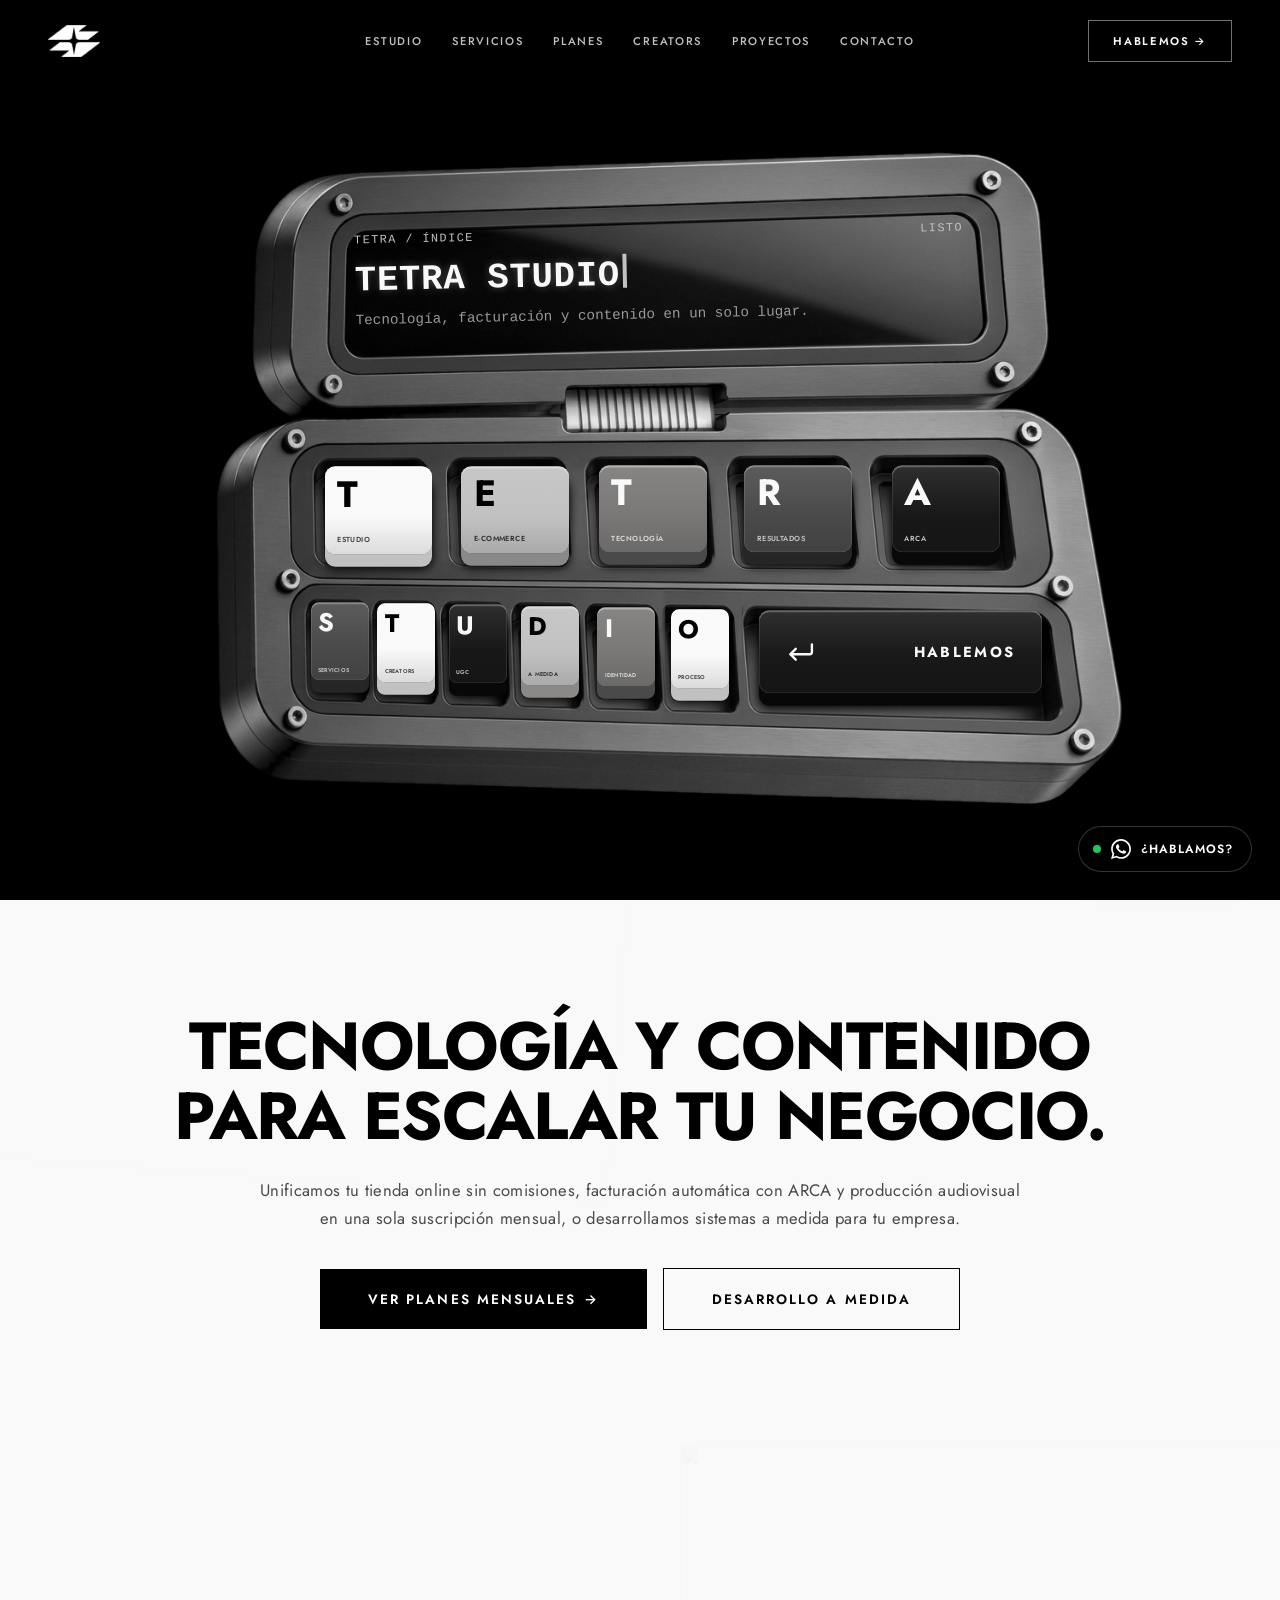
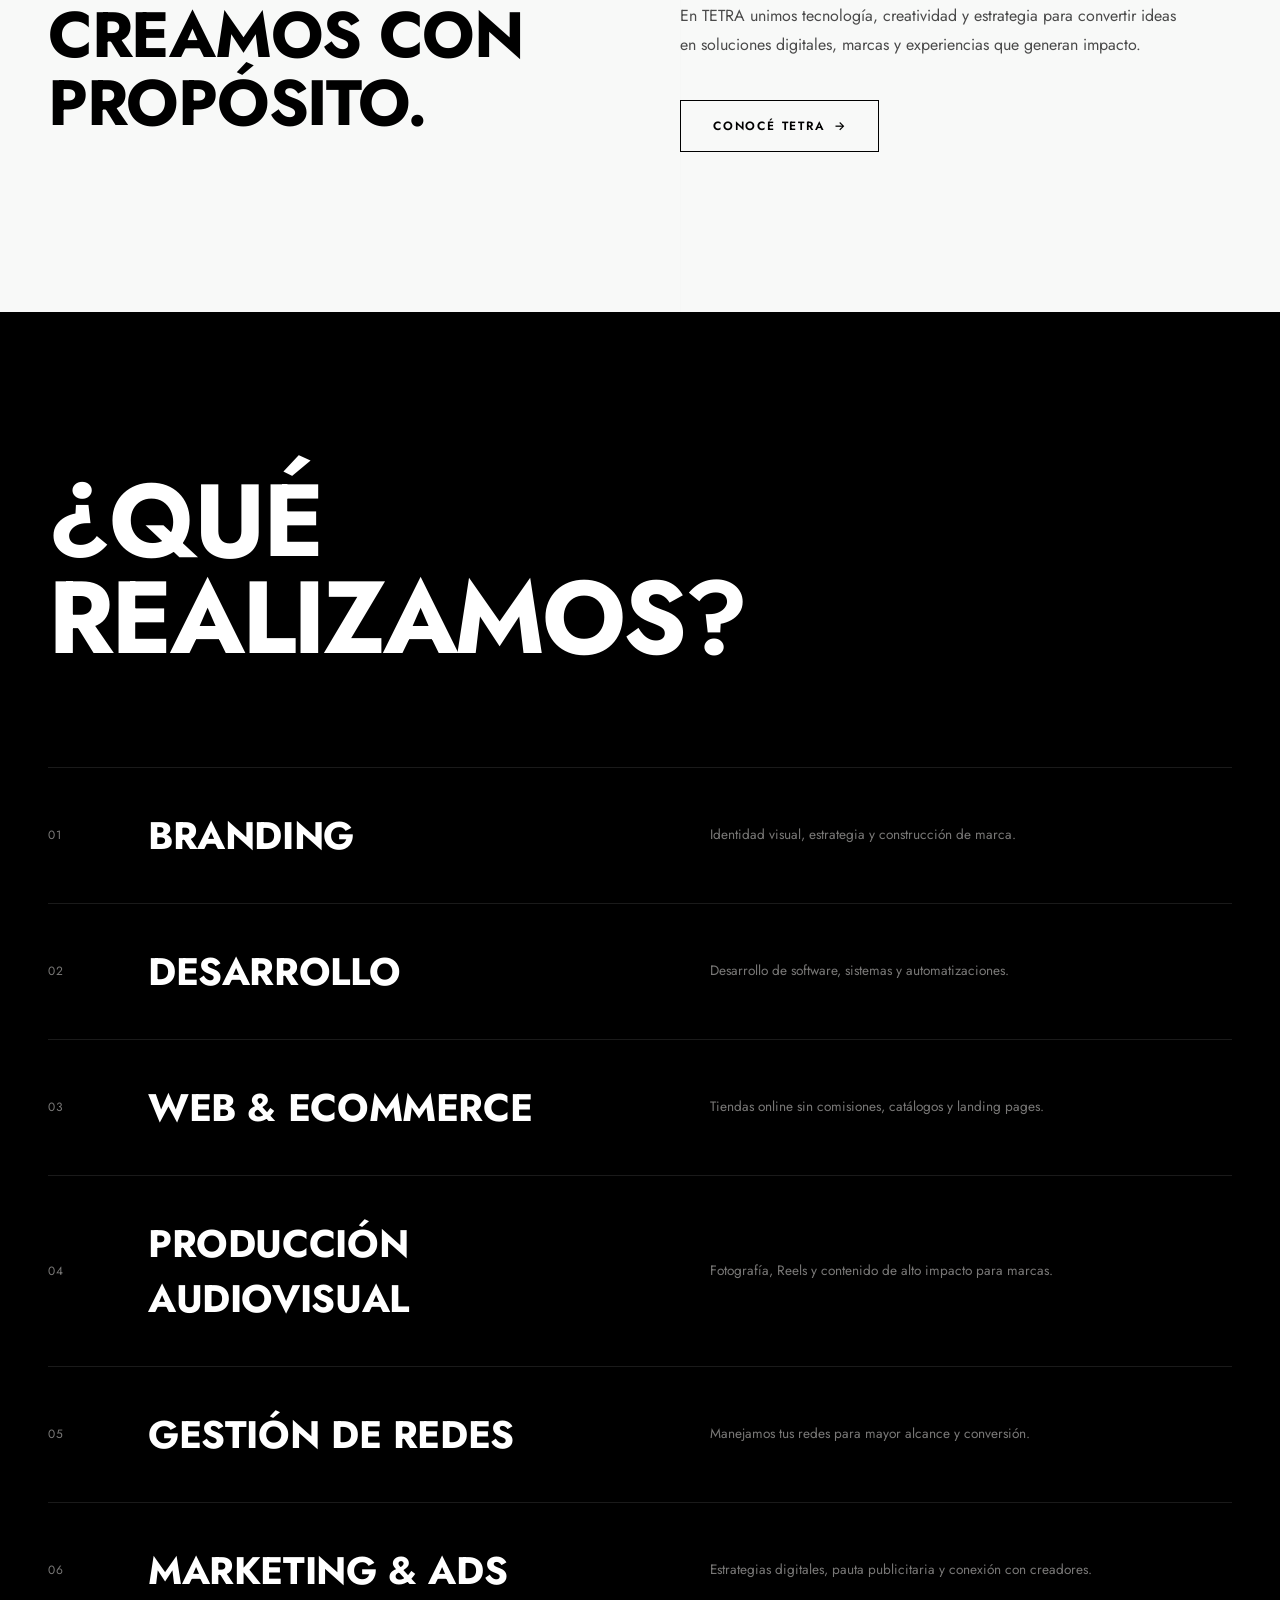
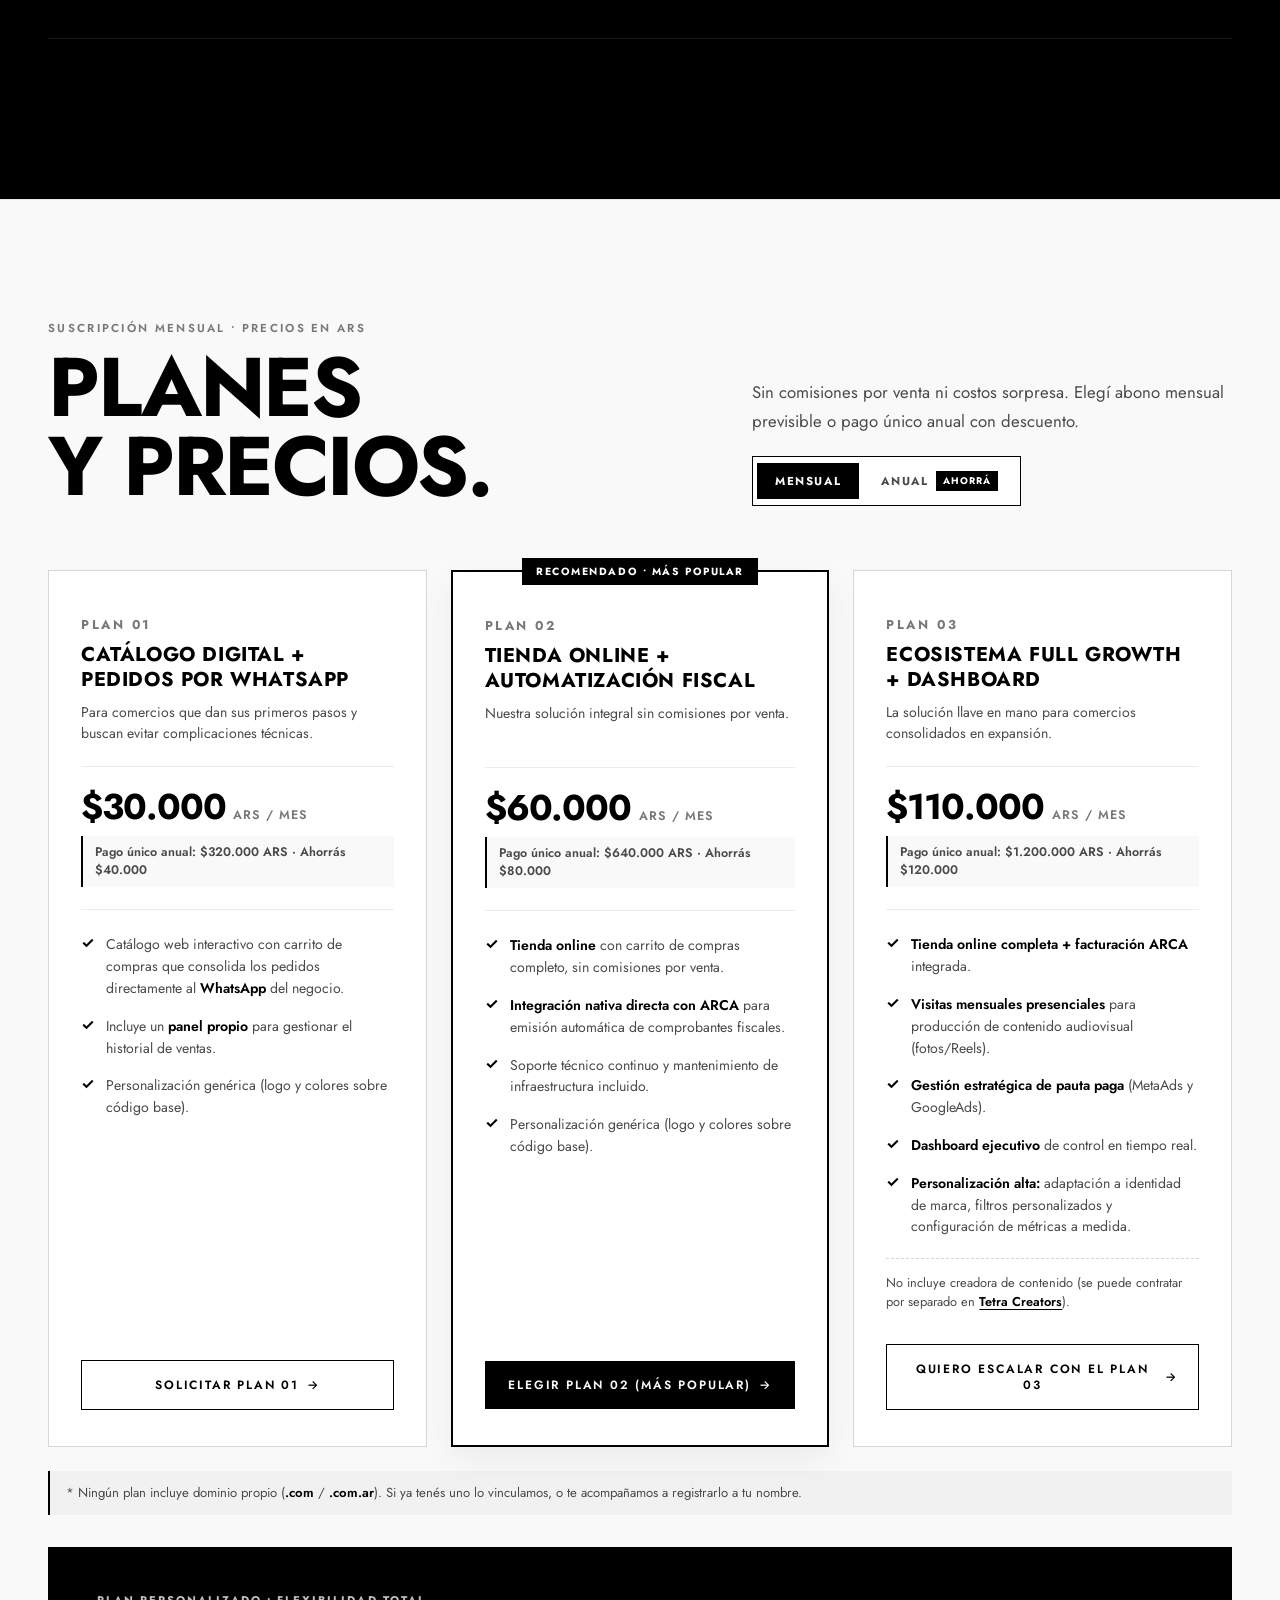
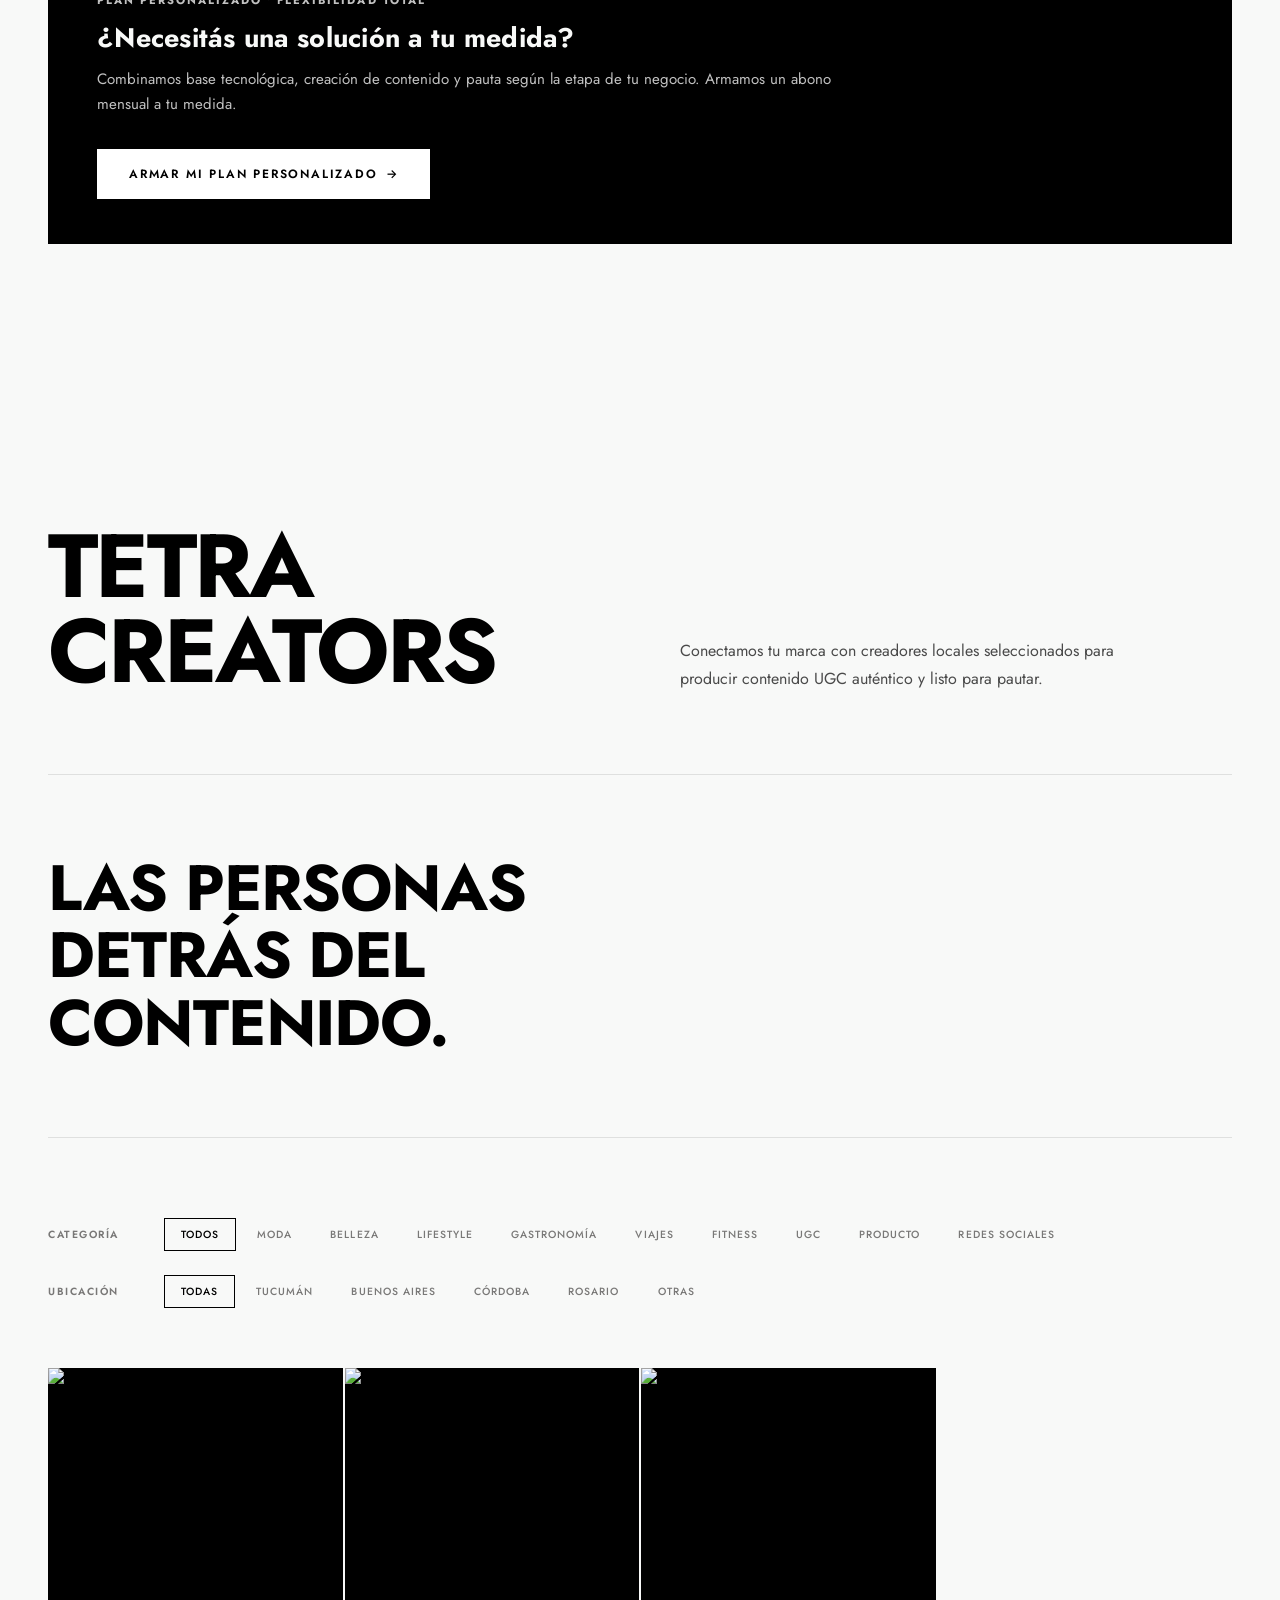
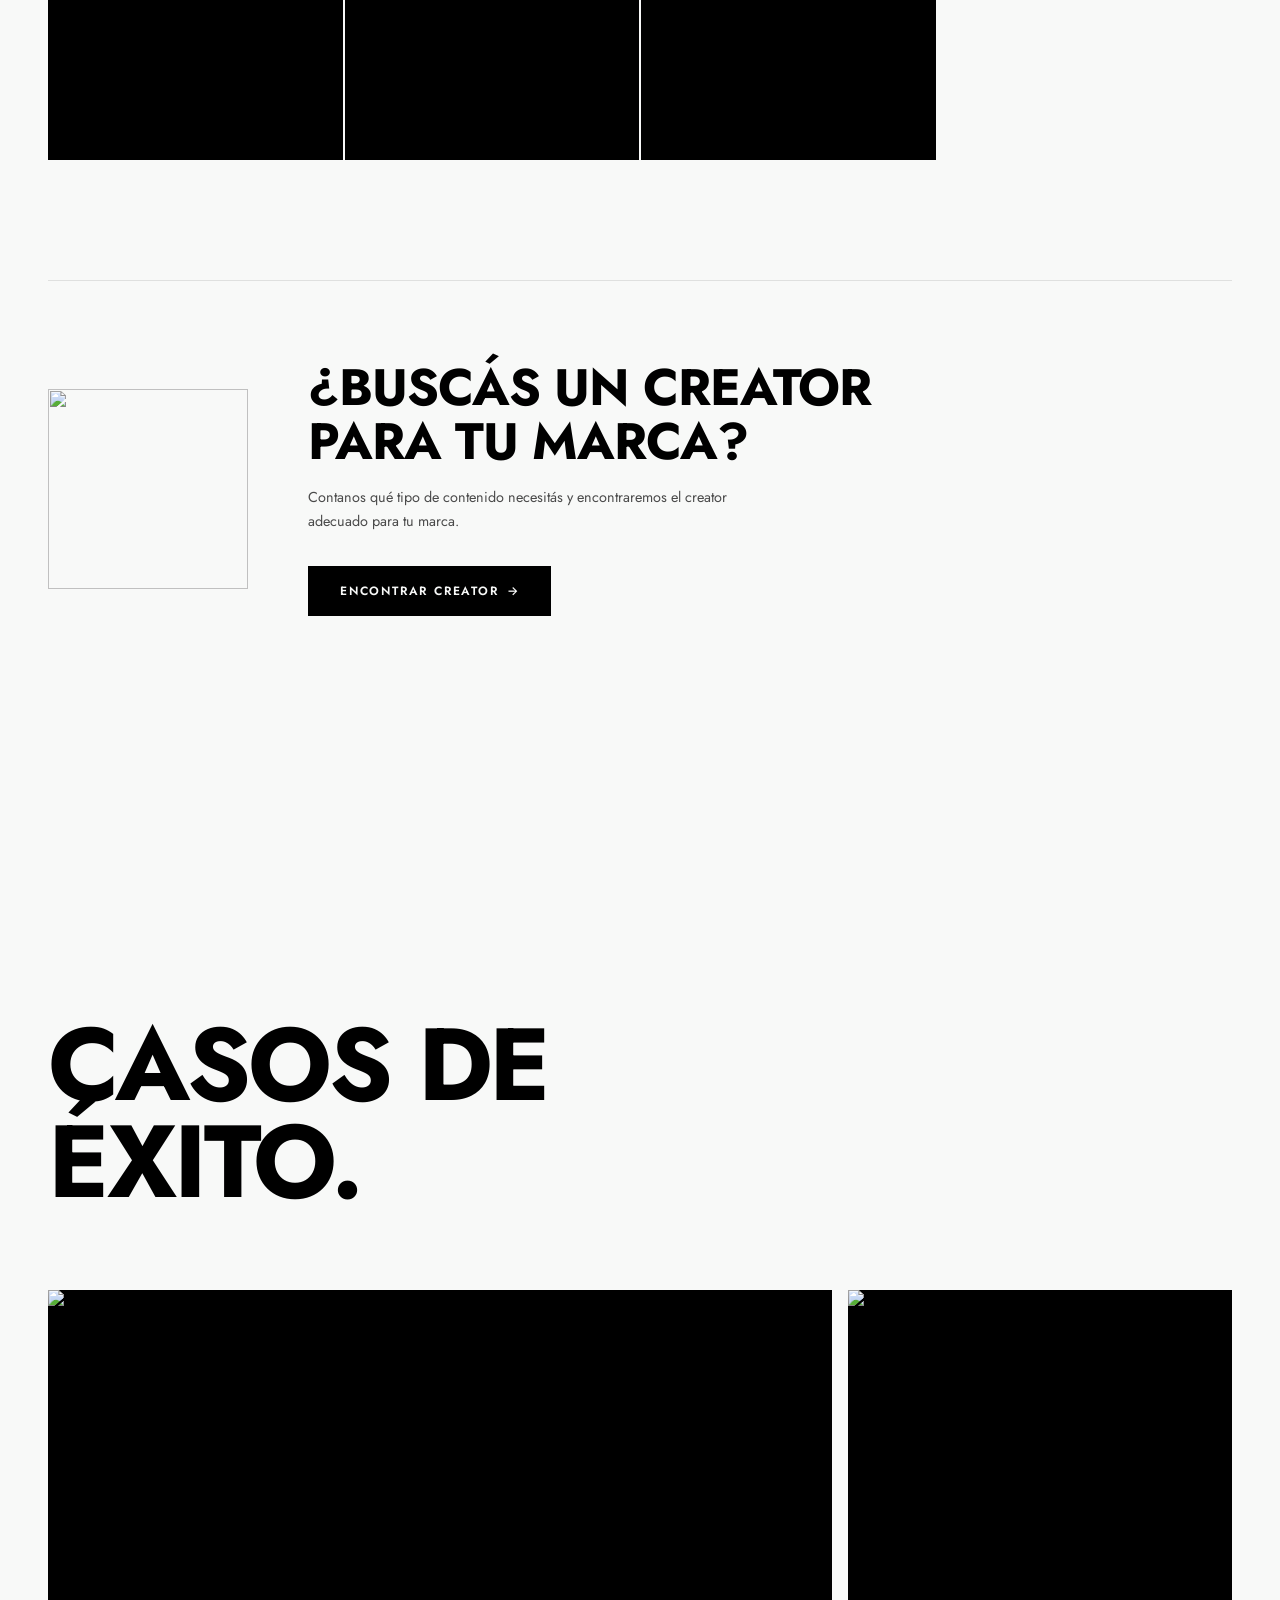
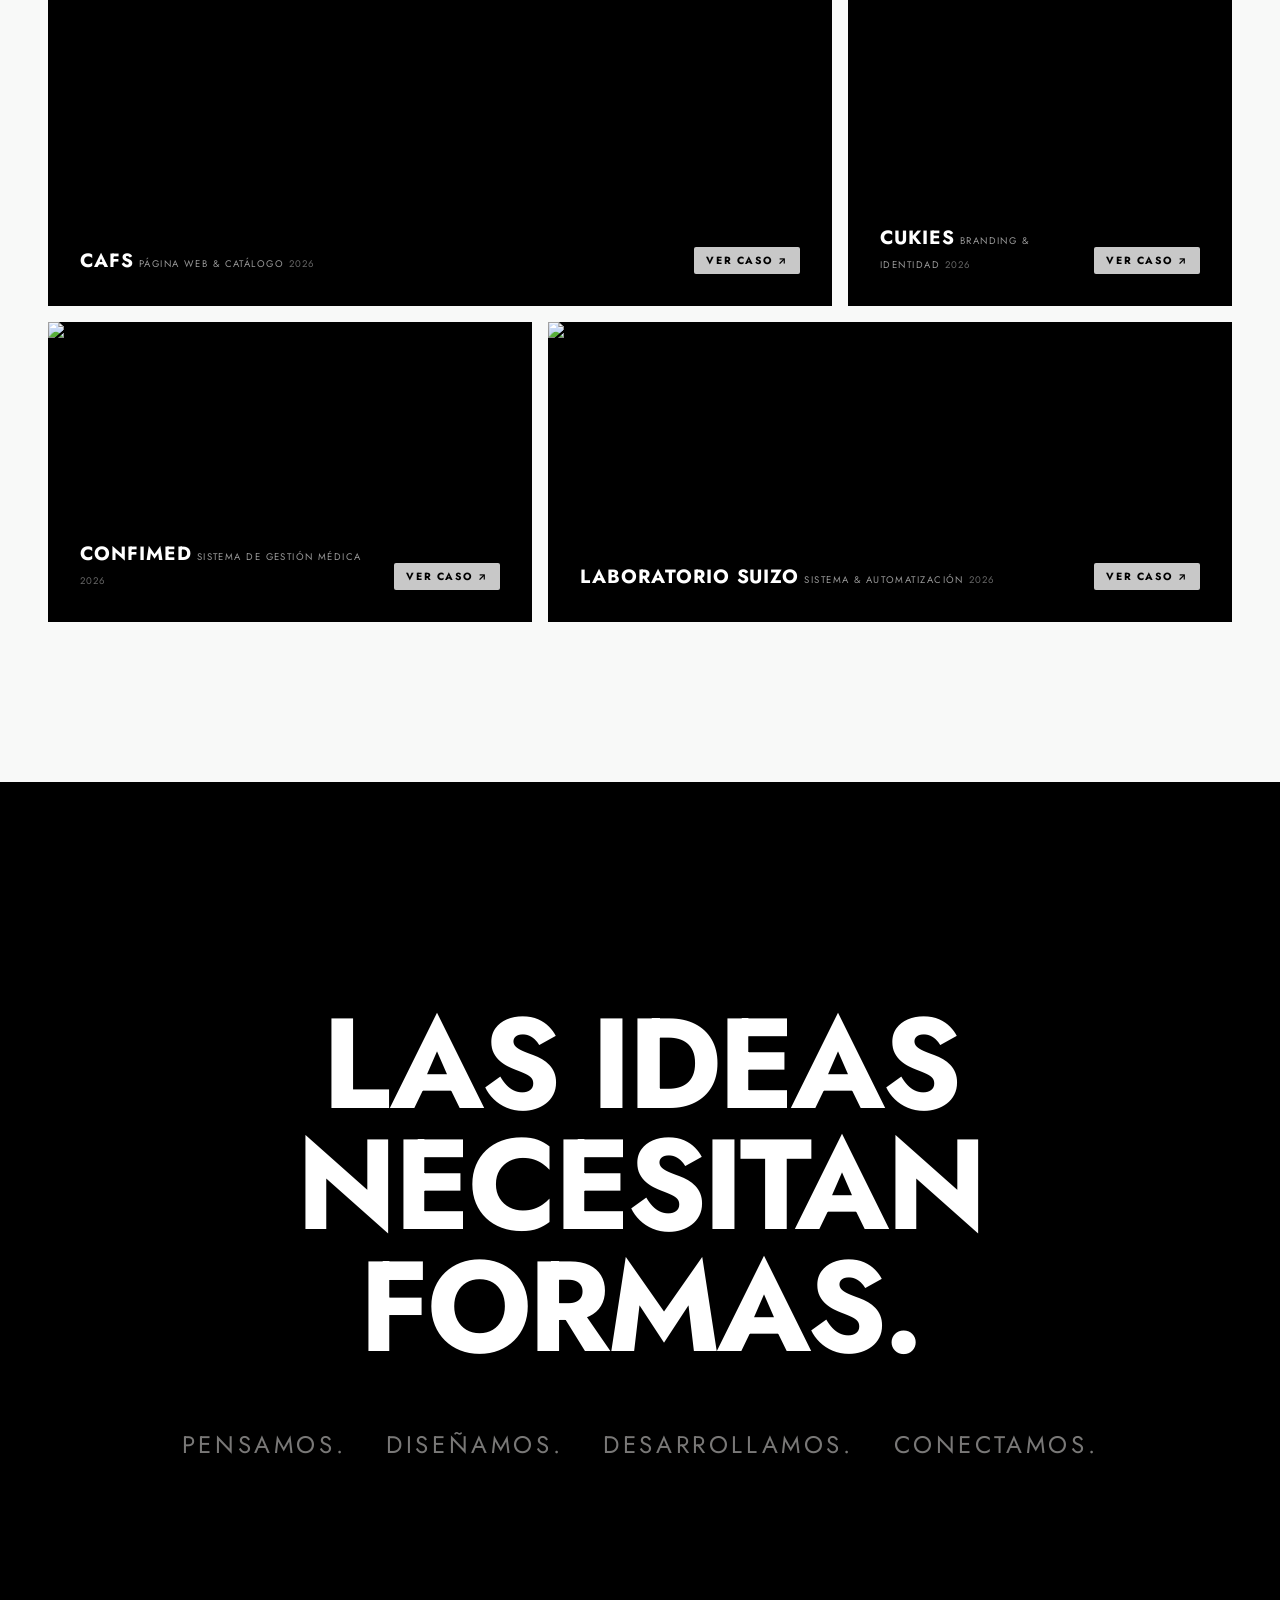
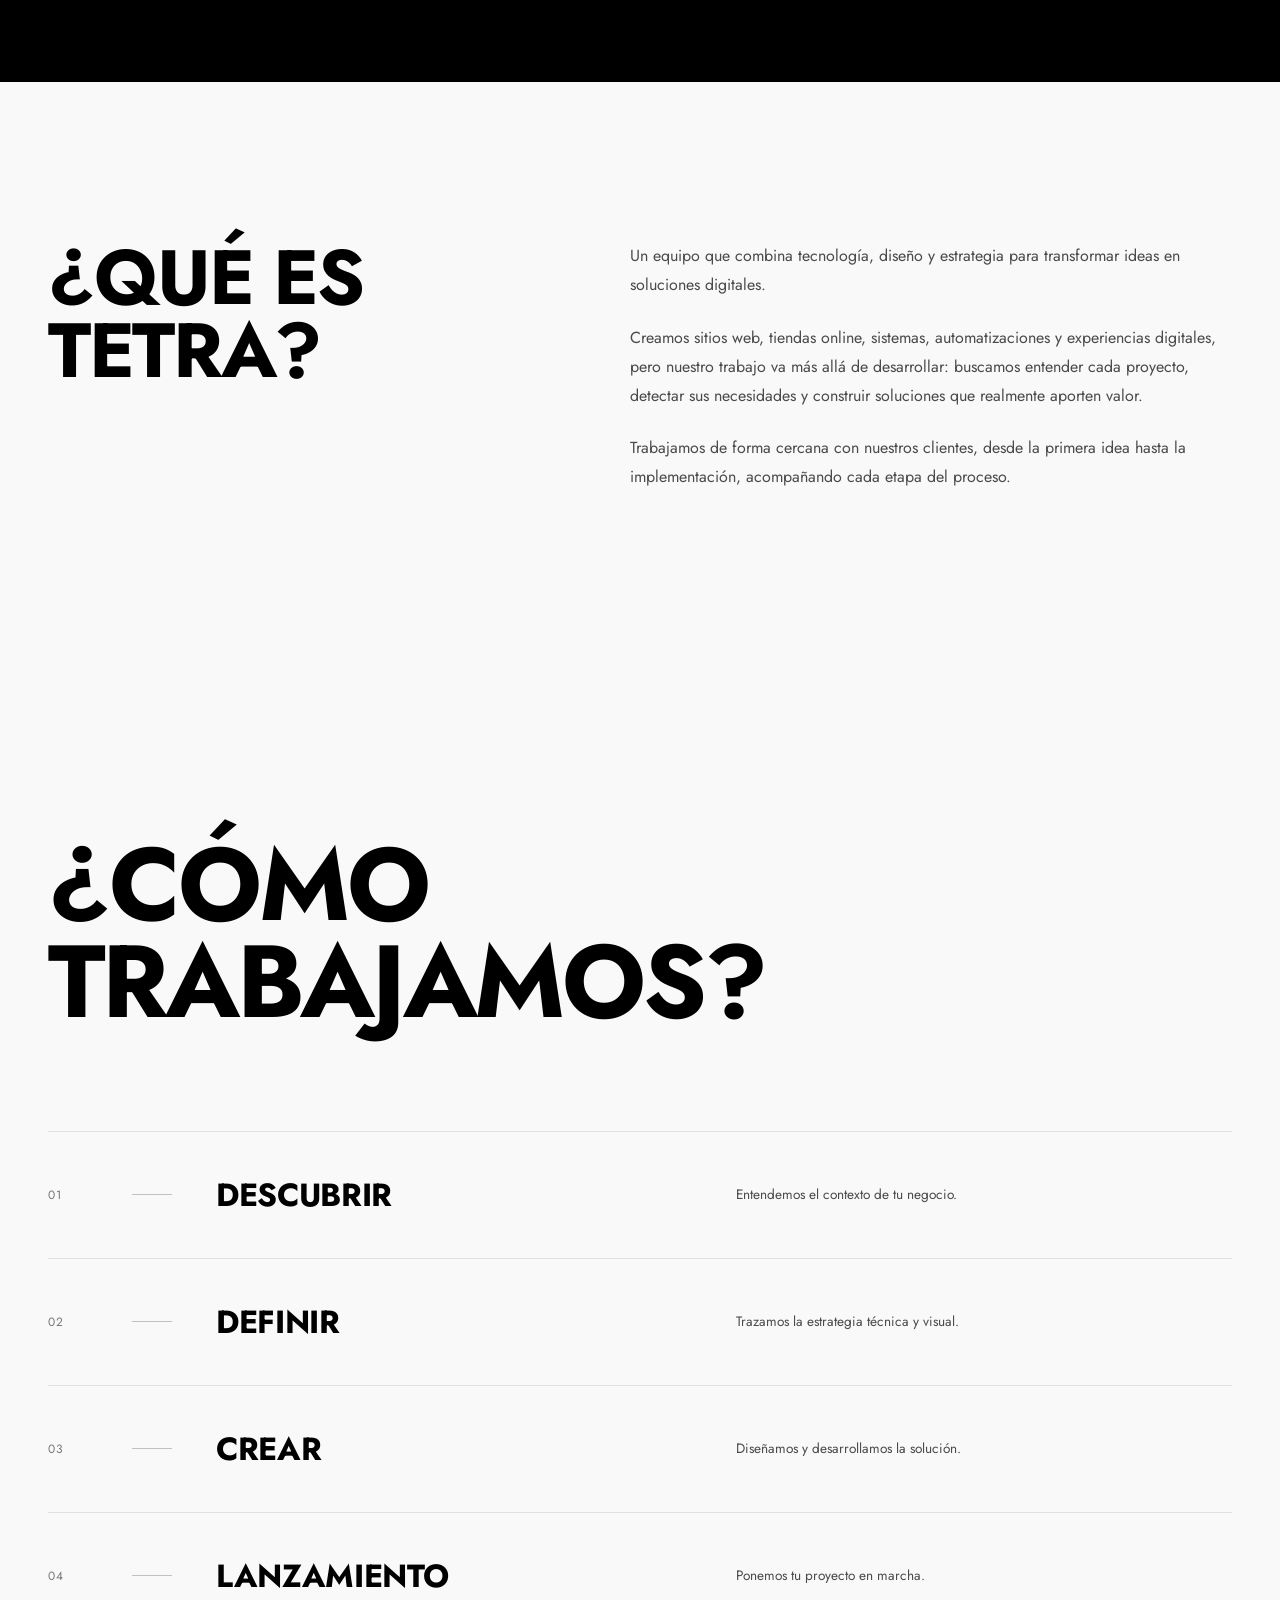
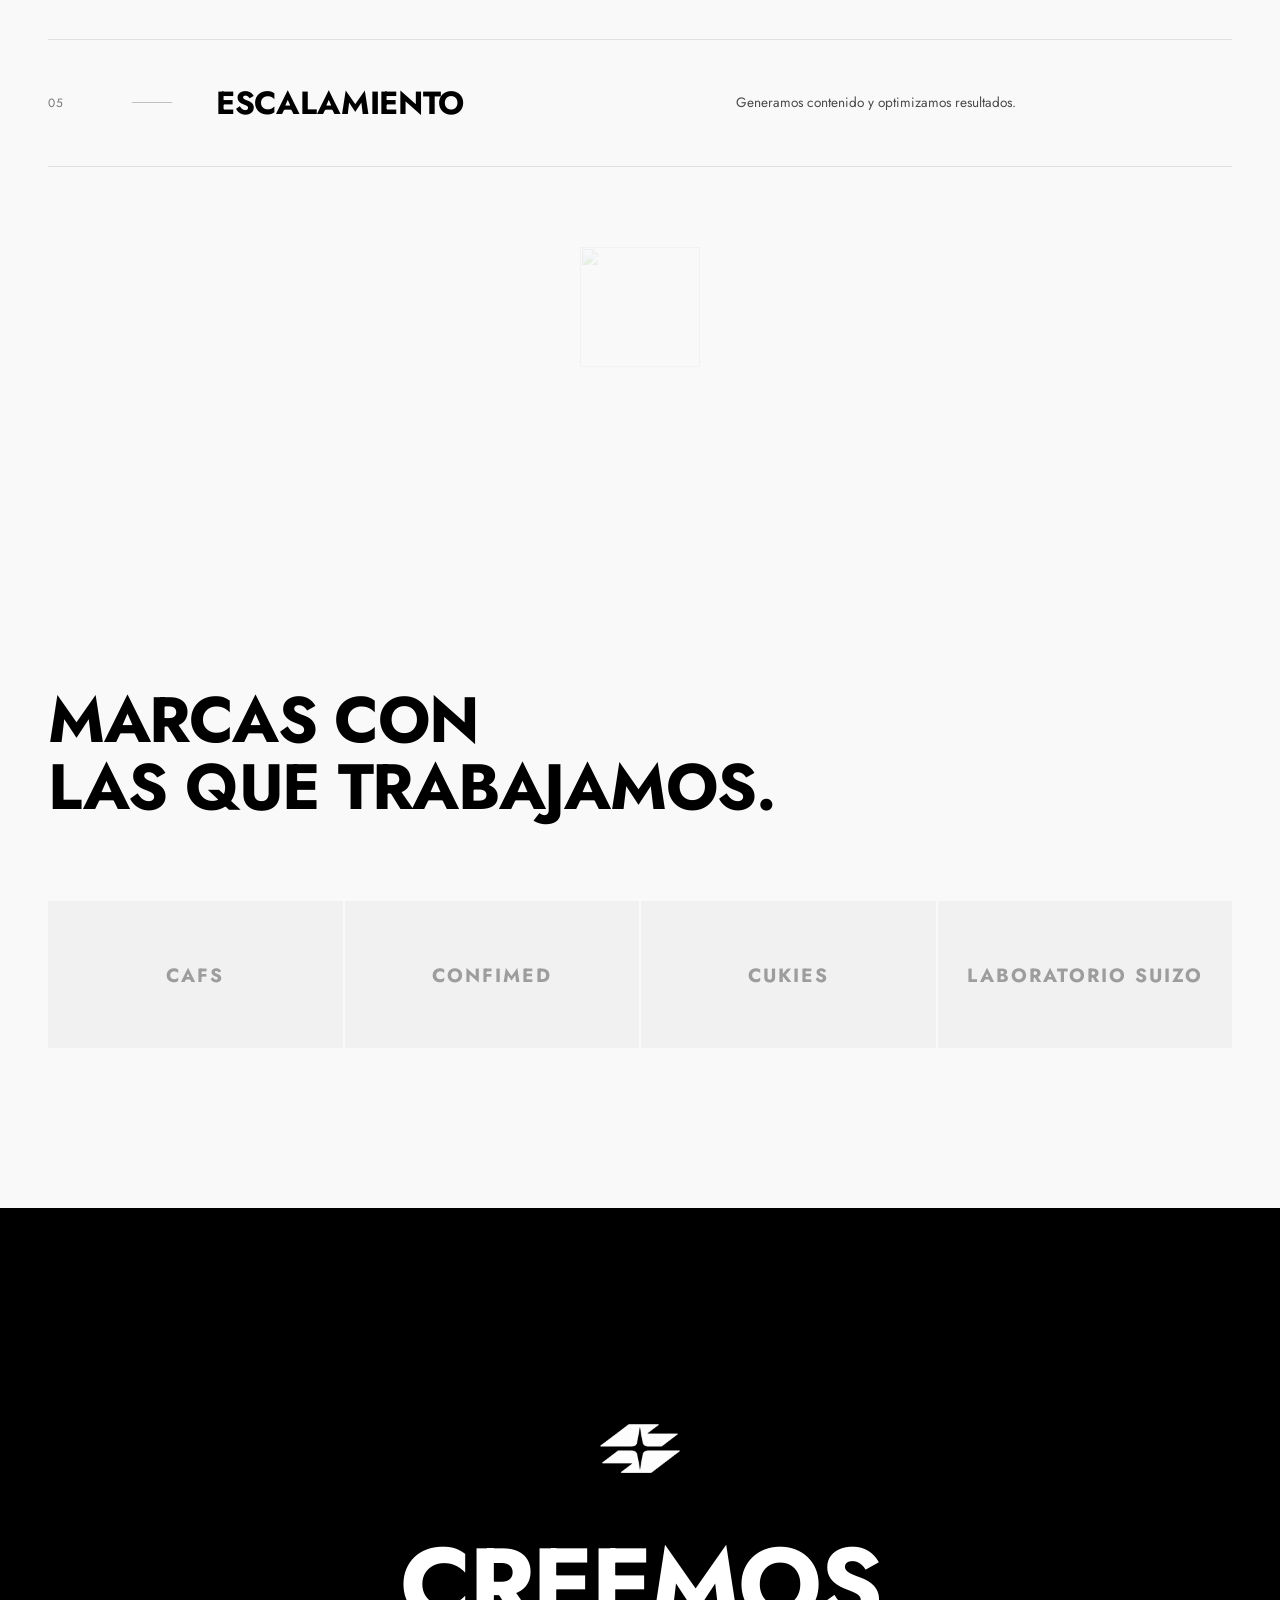
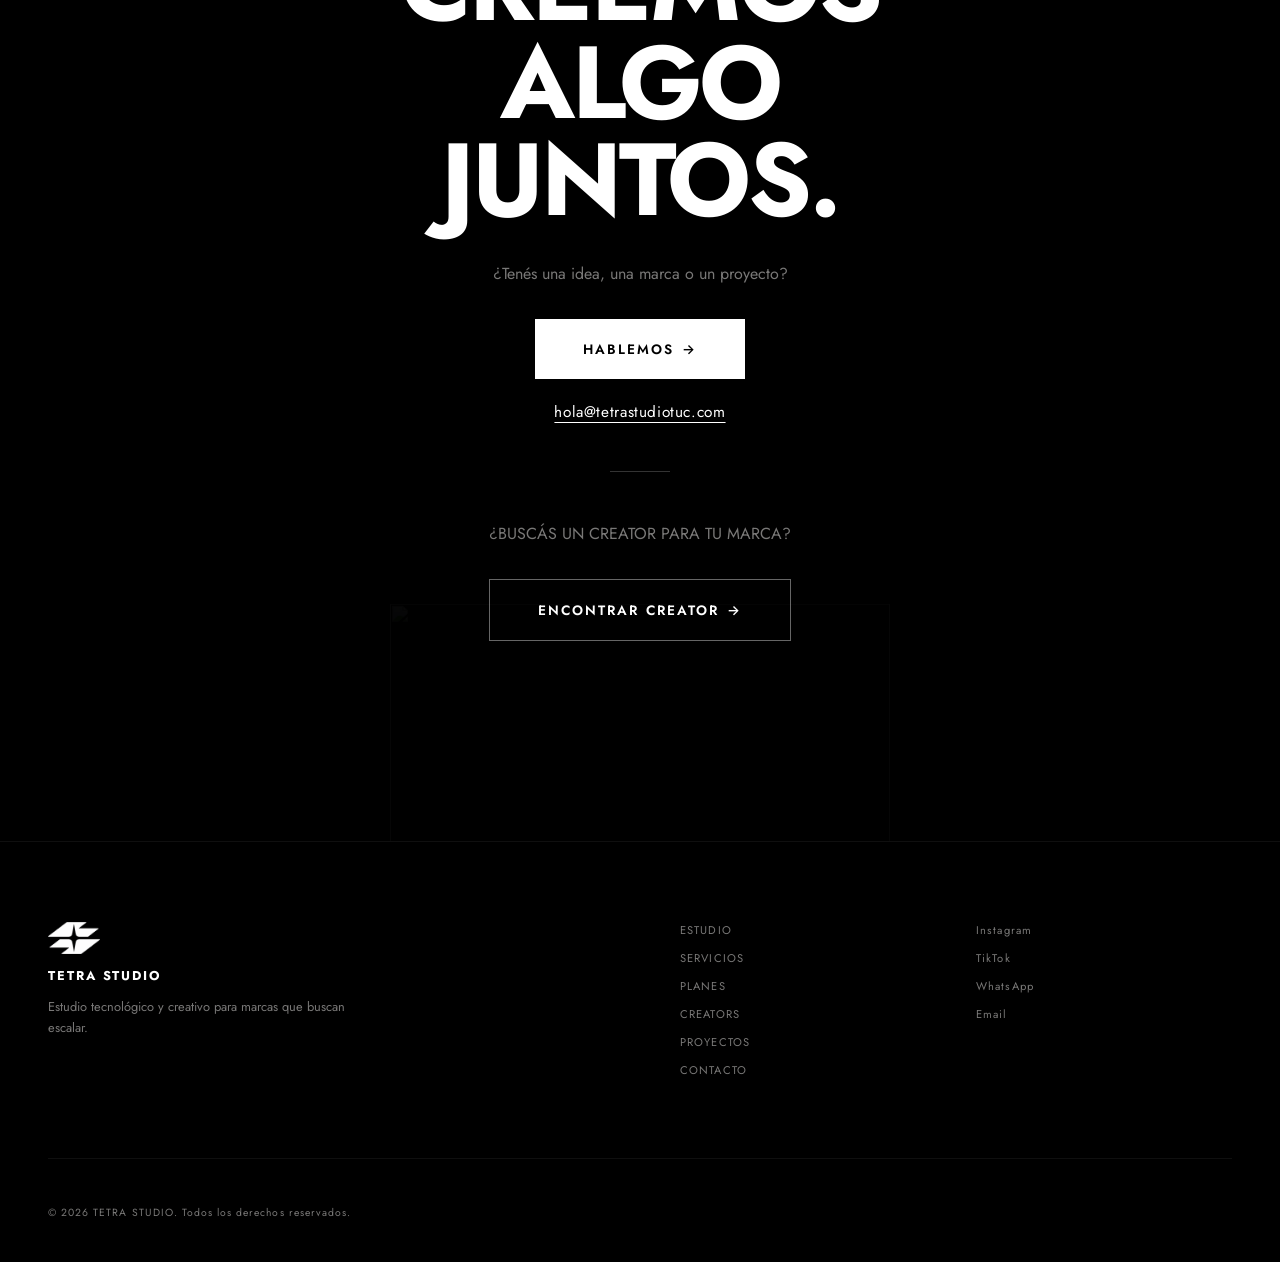
==== index.html @ ecb90f1b "feat: consola 3D hero, planes ARS, casos de exito, CMS separado y favicon" ====
<!DOCTYPE html>
<html lang="es">

<head>
    <meta charset="UTF-8">
    <meta name="viewport" content="width=device-width, initial-scale=1.0">
    <title>TETRA STUDIO — Tecnología y Contenido para Escalar tu Negocio</title>
    <link rel="icon" type="image/png" sizes="64x64" href="logos/favicon.png?v=1">
    <link rel="icon" href="favicon.ico?v=1" sizes="any">
    <link rel="apple-touch-icon" sizes="180x180" href="logos/apple-touch-icon.png?v=1">
    <meta name="description"
        content="Estudio tecnológico y creativo en Tucumán. Unificamos tu tienda online sin comisiones, facturación automática con ARCA y producción audiovisual en una sola suscripción mensual, o desarrollamos sistemas a medida.">
    <link rel="preconnect" href="https://fonts.googleapis.com">
    <link rel="preconnect" href="https://fonts.gstatic.com" crossorigin>
    <link href="https://fonts.googleapis.com/css2?family=Inter:wght@300;400;500;600;700&family=Jost:wght@400;500;600;700&display=swap" rel="stylesheet">
    <link rel="stylesheet" href="styles.css?v=3.7">
</head>

<body>

    <!-- HEADER -->
    <header class="header" id="header">
        <div class="header__inner">
            <a href="#hero" class="header__logo" aria-label="Tetra Studio">
                <img src="logos/tetra-logo-white-nav.png" alt="Tetra Studio" class="tetra-symbol tetra-symbol--on-dark">
                <img src="logos/tetra-logo-nav.png" alt="Tetra Studio" class="tetra-symbol tetra-symbol--on-light">
            </a>
            <nav class="header__nav" id="mainNav">
                <a href="#estudio" class="header__nav-link">ESTUDIO</a>
                <a href="#servicios" class="header__nav-link">SERVICIOS</a>
                <a href="#planes" class="header__nav-link">PLANES</a>
                <a href="#creators" class="header__nav-link">CREATORS</a>
                <a href="#proyectos" class="header__nav-link">PROYECTOS</a>
                <a href="#contacto" class="header__nav-link">CONTACTO</a>
            </nav>
            <a href="https://wa.me/5493815456354" target="_blank" rel="noopener" class="header__cta">HABLEMOS
                <span>&rarr;</span></a>
            <button class="header__burger" id="burgerBtn" aria-label="Menú">
                <span></span>
                <span></span>
            </button>
        </div>
    </header>

    <!-- MOBILE MENU -->
    <div class="mobile-menu" id="mobileMenu">
        <div class="mobile-menu__inner">
            <nav class="mobile-menu__nav">
                <a href="#estudio" class="mobile-menu__link">ESTUDIO</a>
                <a href="#servicios" class="mobile-menu__link">SERVICIOS</a>
                <a href="#planes" class="mobile-menu__link">PLANES</a>
                <a href="#creators" class="mobile-menu__link">CREATORS</a>
                <a href="#proyectos" class="mobile-menu__link">PROYECTOS</a>
                <a href="#contacto" class="mobile-menu__link">CONTACTO</a>
            </nav>
            <a href="https://wa.me/5493815456354" target="_blank" rel="noopener" class="mobile-menu__cta">HABLEMOS
                &rarr;</a>
            <div class="mobile-menu__symbol">
                <a href="#hero"><img src="logos/tetra-logo-nav.png" alt="Tetra Studio" class="tetra-symbol"></a>
            </div>
        </div>
    </div>

    <!-- HERO (CONSOLA INTERACTIVA TETRA STUDIO) -->
    <section class="hero" id="hero">
        <div class="hero__content hero__content--console">
            <!-- CONSOLA TETRA (carcasa 3D + 12 teclas interactivas + pantalla terminal) -->
            <div class="console" id="tetraConsole">
                <img class="console__case" src="logos/tetra-console-case.png" alt="Consola interactiva Tetra Studio" width="1264" height="848">
                <div class="console__screen">
                    <div class="console__meta"><span>TETRA / &Iacute;NDICE</span><span id="consoleStatus">LISTO</span></div>
                    <h2 class="console__title" id="consoleTitle">
                        <span class="sr-only" id="consoleLabel">TETRA STUDIO</span>
                        <span id="consoleTyped" aria-hidden="true"></span><span class="console__caret" aria-hidden="true"></span>
                    </h2>
                    <p class="console__desc" id="consoleDesc">Tecnolog&iacute;a, facturaci&oacute;n y contenido en un solo lugar.</p>
                </div>
                <nav class="console__keys" aria-label="Atajos de navegaci&oacute;n">
                    <!-- Fila superior: T E T R A -->
                    <a class="key key--claro" style="left:20.807%;top:49.882%;width:9.968%;height:12.028%" href="#estudio" data-title="TETRA ESTUDIO" data-desc="Tecnolog&iacute;a, dise&ntilde;o y estrategia en un mismo equipo."><span class="key__base"></span><span class="key__face"><span class="key__char">T</span><span class="key__sub">ESTUDIO</span></span></a>
                    <a class="key key--silver" style="left:33.465%;top:49.764%;width:9.968%;height:12.028%" href="#planes" data-title="E-COMMERCE" data-desc="Tu tienda online con carrito sin comisiones por venta."><span class="key__base"></span><span class="key__face"><span class="key__char">E</span><span class="key__sub">E-COMMERCE</span></span></a>
                    <a class="key key--gris" style="left:46.203%;top:49.646%;width:9.968%;height:12.028%" href="#servicios" data-title="TECNOLOG&Iacute;A" data-desc="Sistemas, automatizaciones y desarrollo a medida."><span class="key__base"></span><span class="key__face"><span class="key__char">T</span><span class="key__sub">TECNOLOG&Iacute;A</span></span></a>
                    <a class="key key--oscuro" style="left:59.652%;top:49.646%;width:9.968%;height:12.028%" href="#proyectos" data-title="CASOS DE &Eacute;XITO" data-desc="Desaf&iacute;o, soluci&oacute;n e impacto real en marcas locales."><span class="key__base"></span><span class="key__face"><span class="key__char">R</span><span class="key__sub">RESULTADOS</span></span></a>
                    <a class="key key--negro" style="left:73.339%;top:49.646%;width:9.968%;height:12.028%" href="#planes" data-title="FACTURACI&Oacute;N ARCA" data-desc="Facturaci&oacute;n autom&aacute;tica integrada a tu suscripci&oacute;n."><span class="key__base"></span><span class="key__face"><span class="key__char">A</span><span class="key__sub">ARCA</span></span></a>
                    <!-- Fila inferior: S T U D I O + HABLEMOS -->
                    <a class="key key--oscuro key--sm" style="left:19.502%;top:68.561%;width:5.380%;height:10.849%" href="#servicios" data-title="SERVICIOS" data-desc="Branding, web, redes, pauta y producci&oacute;n audiovisual."><span class="key__base"></span><span class="key__face"><span class="key__char">S</span><span class="key__sub">SERVICIOS</span></span></a>
                    <a class="key key--claro key--sm" style="left:25.672%;top:68.738%;width:5.380%;height:10.849%" href="#creators" data-title="TETRA CREATORS" data-desc="Creadores locales seleccionados para tu marca."><span class="key__base"></span><span class="key__face"><span class="key__char">T</span><span class="key__sub">CREATORS</span></span></a>
                    <a class="key key--negro key--sm" style="left:32.278%;top:68.939%;width:5.380%;height:10.849%" href="#creators" data-title="CONTENIDO UGC" data-desc="Videos y fotos aut&eacute;nticas listas para pautar."><span class="key__base"></span><span class="key__face"><span class="key__char">U</span><span class="key__sub">UGC</span></span></a>
                    <a class="key key--silver key--sm" style="left:38.964%;top:69.139%;width:5.380%;height:10.849%" href="#contacto" data-title="DESARROLLO" data-desc="Software y plataformas dise&ntilde;adas para tu empresa."><span class="key__base"></span><span class="key__face"><span class="key__char">D</span><span class="key__sub">A MEDIDA</span></span></a>
                    <a class="key key--gris key--sm" style="left:46.044%;top:69.351%;width:5.380%;height:10.849%" href="#about" data-title="QUI&Eacute;NES SOMOS" data-desc="Un estudio cercano que acompa&ntilde;a cada etapa."><span class="key__base"></span><span class="key__face"><span class="key__char">I</span><span class="key__sub">IDENTIDAD</span></span></a>
                    <a class="key key--claro key--sm" style="left:52.850%;top:69.564%;width:5.380%;height:10.849%" href="#proceso" data-title="C&Oacute;MO TRABAJAMOS" data-desc="Descubrir, definir, crear, lanzar y escalar."><span class="key__base"></span><span class="key__face"><span class="key__char">O</span><span class="key__sub">PROCESO</span></span></a>
                    <a class="key key--bar key--long" style="left:60.997%;top:69.700%;width:26.266%;height:11.400%" href="#contacto" data-title="HABLEMOS" data-desc="Escribinos y armamos el plan ideal para tu negocio."><span class="key__base"></span><span class="key__face"><svg class="key__return-icon" viewBox="0 0 28 18" fill="none" aria-hidden="true"><path d="M24 2v7a2 2 0 0 1-2 2H4m0 0 5-5m-5 5 5 5" stroke="currentColor" stroke-width="2.2" stroke-linecap="round" stroke-linejoin="round"/></svg><b>HABLEMOS</b></span></a>
                </nav>
            </div>
        </div>
    </section>

    <!-- PROPUESTA DE VALOR (MODELO HÍBRIDO) -->
    <section class="value-prop" id="propuesta">
        <div class="hero__symbol-bg">
            <img src="logos/TETRAlogSF.png" alt="" class="tetra-symbol tetra-symbol--massive" data-parallax="0.15">
        </div>
        <div class="hero__content">
            <h1 class="hero__title" data-reveal data-delay="100">
                <span class="hero__title-line">TECNOLOG&Iacute;A Y CONTENIDO</span>
                <span class="hero__title-line">PARA ESCALAR TU NEGOCIO.</span>
            </h1>
            <p class="hero__subtitle-hybrid" data-reveal data-delay="200">
                Unificamos tu tienda online sin comisiones, facturaci&oacute;n autom&aacute;tica con ARCA y producci&oacute;n audiovisual en
                una sola suscripci&oacute;n mensual, o desarrollamos sistemas a medida para tu empresa.
            </p>
            <div class="hero__cta-group" data-reveal data-delay="300">
                <a href="#planes" class="btn btn--primary btn--large hero__btn hero__btn-primary">VER PLANES MENSUALES
                    <span>&rarr;</span></a>
                <a href="#contacto" class="btn btn--outline btn--large hero__btn hero__btn-secondary">DESARROLLO A
                    MEDIDA</a>
            </div>
        </div>
    </section>

    <!-- INTRO -->
    <section class="intro" id="estudio">
        <div class="intro__symbol">
            <img src="logos/TETRAlogSF.png" alt="" class="tetra-symbol tetra-symbol--bg" data-parallax="0.08">
        </div>
        <div class="intro__inner">
            <div class="intro__left" data-reveal>
                <h2 class="intro__title">
                    <span>CREAMOS CON</span>
                    <span>PROPÓSITO.</span>
                </h2>
            </div>
            <div class="intro__right" data-reveal data-delay="200">
                <p class="intro__text">
                    En TETRA unimos tecnología, creatividad y estrategia para convertir ideas en soluciones digitales,
                    marcas y experiencias que generan impacto.
                </p>
                <a href="#about" class="btn btn--outline">CONOC&Eacute; TETRA <span>&rarr;</span></a>
            </div>
        </div>
    </section>

    <!-- SERVICES -->
    <section class="services" id="servicios">
        <div class="services__inner">
            <h2 class="services__title" data-reveal>
                <span>&iquest;QU&Eacute;</span>
                <span>REALIZAMOS?</span>
            </h2>
            <div class="services__list">
                <div class="services__item" data-reveal data-delay="0">
                    <span class="services__number">01</span>
                    <h3 class="services__name">BRANDING</h3>
                    <p class="services__desc">Identidad visual, estrategia y construcci&oacute;n de marca.</p>
                    <div class="services__hover-img" style="background-image: url('uploads/service-branding.jpg')">
                    </div>
                </div>
                <div class="services__item" data-reveal data-delay="100">
                    <span class="services__number">02</span>
                    <h3 class="services__name">DESARROLLO</h3>
                    <p class="services__desc">Desarrollo de software, sistemas y automatizaciones.</p>
                    <div class="services__hover-img" style="background-image: url('uploads/service-branding.jpg')">
                    </div>
                </div>
                <div class="services__item" data-reveal data-delay="200">
                    <span class="services__number">03</span>
                    <h3 class="services__name">WEB &amp; ECOMMERCE</h3>
                    <p class="services__desc">Tiendas online sin comisiones, cat&aacute;logos y landing pages.</p>
                    <div class="services__hover-img" style="background-image: url('uploads/service-branding.jpg')">
                    </div>
                </div>
                <div class="services__item" data-reveal data-delay="300">
                    <span class="services__number">04</span>
                    <h3 class="services__name">PRODUCCI&Oacute;N AUDIOVISUAL</h3>
                    <p class="services__desc">Fotograf&iacute;a, Reels y contenido de alto impacto para marcas.</p>
                    <div class="services__hover-img" style="background-image: url('uploads/service-branding.jpg')">
                    </div>
                </div>
                <div class="services__item" data-reveal data-delay="400">
                    <span class="services__number">05</span>
                    <h3 class="services__name">GESTI&Oacute;N DE REDES</h3>
                    <p class="services__desc">Manejamos tus redes para mayor alcance y conversi&oacute;n.</p>
                    <div class="services__hover-img" style="background-image: url('uploads/service-branding.jpg')">
                    </div>
                </div>
                <div class="services__item" data-reveal data-delay="500">
                    <span class="services__number">06</span>
                    <h3 class="services__name">MARKETING &amp; ADS</h3>
                    <p class="services__desc">Estrategias digitales, pauta publicitaria y conexi&oacute;n con creadores.
                    </p>
                    <div class="services__hover-img" style="background-image: url('uploads/service-branding.jpg')">
                    </div>
                </div>
            </div>
        </div>
    </section>

    <!-- PLANES Y PRECIOS (SUSCRIPCIÓN MENSUAL ARS) -->
    <section class="plans" id="planes">
        <div class="plans__inner">
            <div class="plans__header">
                <div class="plans__header-left" data-reveal>
                    <span class="plans__tag">SUSCRIPCI&Oacute;N MENSUAL &bull; PRECIOS EN ARS</span>
                    <h2 class="plans__title">
                        <span>PLANES</span>
                        <span>Y PRECIOS.</span>
                    </h2>
                </div>
                <div class="plans__header-right" data-reveal data-delay="150">
                    <p class="plans__intro-text">
                        Sin comisiones por venta ni costos sorpresa. Eleg&iacute; abono mensual previsible o pago &uacute;nico anual con descuento.
                    </p>
                    <div class="plans__controls">
                        <div class="plans__billing-toggle" role="group" aria-label="Modalidad de pago">
                            <button type="button" class="billing-btn active" data-billing="monthly" aria-pressed="true">MENSUAL</button>
                            <button type="button" class="billing-btn" data-billing="annual" aria-pressed="false">ANUAL <span class="billing-btn__badge">AHORR&Aacute;</span></button>
                        </div>
                    </div>
                </div>
            </div>

            <div class="plans__grid">
                <!-- PLAN 01 -->
                <div class="plan-card" data-reveal data-delay="0">
                    <div class="plan-card__top">
                        <span class="plan-card__num">PLAN 01</span>
                        <h3 class="plan-card__name">CAT&Aacute;LOGO DIGITAL + PEDIDOS POR WHATSAPP</h3>
                        <p class="plan-card__tagline">Para comercios que dan sus primeros pasos y buscan evitar complicaciones t&eacute;cnicas.</p>
                    </div>
                    <div class="plan-card__pricing" data-monthly-price="$30.000" data-annual-price="$320.000" data-monthly-note="Pago &uacute;nico anual: $320.000 ARS &middot; Ahorr&aacute;s $40.000" data-annual-note="Ahorr&aacute;s $40.000 vs. abono mensual ($30.000/mes)">
                        <div class="plan-card__price-row">
                            <span class="plan-card__amount">$30.000</span>
                            <span class="plan-card__period">ARS / mes</span>
                        </div>
                        <div class="plan-card__annual-note">Pago &uacute;nico anual: $320.000 ARS &middot; Ahorr&aacute;s $40.000</div>
                    </div>
                    <div class="plan-card__features">
                        <div class="plan-card__feature">
                            <span class="plan-card__check">&#10003;</span>
                            <span>Cat&aacute;logo web interactivo con carrito de compras que consolida los pedidos directamente al <strong>WhatsApp</strong> del negocio.</span>
                        </div>
                        <div class="plan-card__feature">
                            <span class="plan-card__check">&#10003;</span>
                            <span>Incluye un <strong>panel propio</strong> para gestionar el historial de ventas.</span>
                        </div>
                        <div class="plan-card__feature">
                            <span class="plan-card__check">&#10003;</span>
                            <span>Personalizaci&oacute;n gen&eacute;rica (logo y colores sobre c&oacute;digo base).</span>
                        </div>
                    </div>
                    <div class="plan-card__cta-wrap">
                        <a href="https://wa.me/5493815456354?text=Hola%20Tetra%2C%20quiero%20solicitar%20el%20Plan%2001%20%E2%80%94%20Cat%C3%A1logo%20Digital%20%2B%20Pedidos%20por%20WhatsApp%20(%2430.000%20ARS%2Fmes)"
                            target="_blank" rel="noopener" class="btn btn--outline btn--full plan-card__btn"
                            data-plan="01"
                            data-plan-name="Plan 01 — Catálogo Digital + Pedidos por WhatsApp"
                            data-monthly-price="$30.000 ARS/mes"
                            data-annual-price="$320.000 ARS (pago único anual)">
                            SOLICITAR PLAN 01 <span>&rarr;</span>
                        </a>
                    </div>
                </div>

                <!-- PLAN 02 (RECOMENDADO) -->
                <div class="plan-card plan-card--featured" data-reveal data-delay="100">
                    <div class="plan-card__badge">RECOMENDADO &bull; M&Aacute;S POPULAR</div>
                    <div class="plan-card__top">
                        <span class="plan-card__num">PLAN 02</span>
                        <h3 class="plan-card__name">TIENDA ONLINE + AUTOMATIZACI&Oacute;N FISCAL</h3>
                        <p class="plan-card__tagline">Nuestra soluci&oacute;n integral sin comisiones por venta.</p>
                    </div>
                    <div class="plan-card__pricing" data-monthly-price="$60.000" data-annual-price="$640.000" data-monthly-note="Pago &uacute;nico anual: $640.000 ARS &middot; Ahorr&aacute;s $80.000" data-annual-note="Ahorr&aacute;s $80.000 vs. abono mensual ($60.000/mes)">
                        <div class="plan-card__price-row">
                            <span class="plan-card__amount">$60.000</span>
                            <span class="plan-card__period">ARS / mes</span>
                        </div>
                        <div class="plan-card__annual-note">Pago &uacute;nico anual: $640.000 ARS &middot; Ahorr&aacute;s $80.000</div>
                    </div>
                    <div class="plan-card__features">
                        <div class="plan-card__feature">
                            <span class="plan-card__check">&#10003;</span>
                            <span><strong>Tienda online</strong> con carrito de compras completo, sin comisiones por venta.</span>
                        </div>
                        <div class="plan-card__feature">
                            <span class="plan-card__check">&#10003;</span>
                            <span><strong>Integraci&oacute;n nativa directa con ARCA</strong> para emisi&oacute;n autom&aacute;tica de comprobantes fiscales.</span>
                        </div>
                        <div class="plan-card__feature">
                            <span class="plan-card__check">&#10003;</span>
                            <span>Soporte t&eacute;cnico continuo y mantenimiento de infraestructura incluido.</span>
                        </div>
                        <div class="plan-card__feature">
                            <span class="plan-card__check">&#10003;</span>
                            <span>Personalizaci&oacute;n gen&eacute;rica (logo y colores sobre c&oacute;digo base).</span>
                        </div>
                    </div>
                    <div class="plan-card__cta-wrap">
                        <a href="https://wa.me/5493815456354?text=Hola%20Tetra%2C%20quiero%20elegir%20el%20Plan%2002%20%E2%80%94%20Tienda%20Online%20%2B%20Automatizaci%C3%B3n%20Fiscal%20(%2460.000%20ARS%2Fmes)"
                            target="_blank" rel="noopener" class="btn btn--primary btn--full plan-card__btn"
                            data-plan="02"
                            data-plan-name="Plan 02 — Tienda Online + Automatización Fiscal"
                            data-monthly-price="$60.000 ARS/mes"
                            data-annual-price="$640.000 ARS (pago único anual)">
                            ELEGIR PLAN 02 (M&Aacute;S POPULAR) <span>&rarr;</span>
                        </a>
                    </div>
                </div>

                <!-- PLAN 03 -->
                <div class="plan-card" data-reveal data-delay="200">
                    <div class="plan-card__top">
                        <span class="plan-card__num">PLAN 03</span>
                        <h3 class="plan-card__name">ECOSISTEMA FULL GROWTH + DASHBOARD</h3>
                        <p class="plan-card__tagline">La soluci&oacute;n llave en mano para comercios consolidados en expansi&oacute;n.</p>
                    </div>
                    <div class="plan-card__pricing" data-monthly-price="$110.000" data-annual-price="$1.200.000" data-monthly-note="Pago &uacute;nico anual: $1.200.000 ARS &middot; Ahorr&aacute;s $120.000" data-annual-note="Ahorr&aacute;s $120.000 vs. abono mensual ($110.000/mes)">
                        <div class="plan-card__price-row">
                            <span class="plan-card__amount">$110.000</span>
                            <span class="plan-card__period">ARS / mes</span>
                        </div>
                        <div class="plan-card__annual-note">Pago &uacute;nico anual: $1.200.000 ARS &middot; Ahorr&aacute;s $120.000</div>
                    </div>
                    <div class="plan-card__features">
                        <div class="plan-card__feature">
                            <span class="plan-card__check">&#10003;</span>
                            <span><strong>Tienda online completa + facturaci&oacute;n ARCA</strong> integrada.</span>
                        </div>
                        <div class="plan-card__feature">
                            <span class="plan-card__check">&#10003;</span>
                            <span><strong>Visitas mensuales presenciales</strong> para producci&oacute;n de contenido audiovisual (fotos/Reels).</span>
                        </div>
                        <div class="plan-card__feature">
                            <span class="plan-card__check">&#10003;</span>
                            <span><strong>Gesti&oacute;n estrat&eacute;gica de pauta paga</strong> (MetaAds y GoogleAds).</span>
                        </div>
                        <div class="plan-card__feature">
                            <span class="plan-card__check">&#10003;</span>
                            <span><strong>Dashboard ejecutivo</strong> de control en tiempo real.</span>
                        </div>
                        <div class="plan-card__feature">
                            <span class="plan-card__check">&#10003;</span>
                            <span><strong>Personalizaci&oacute;n alta:</strong> adaptaci&oacute;n a identidad de marca, filtros personalizados y configuraci&oacute;n de m&eacute;tricas a medida.</span>
                        </div>
                        <p class="plan-card__note">
                            No incluye creadora de contenido (se puede contratar por separado en <a href="#creators">Tetra Creators</a>).
                        </p>
                    </div>
                    <div class="plan-card__cta-wrap">
                        <a href="https://wa.me/5493815456354?text=Hola%20Tetra%2C%20quiero%20escalar%20con%20el%20Plan%2003%20%E2%80%94%20Ecosistema%20Full%20Growth%20%2B%20Dashboard%20(%24110.000%20ARS%2Fmes)"
                            target="_blank" rel="noopener" class="btn btn--outline btn--full plan-card__btn"
                            data-plan="03"
                            data-plan-name="Plan 03 — Ecosistema Full Growth + Dashboard"
                            data-monthly-price="$110.000 ARS/mes"
                            data-annual-price="$1.200.000 ARS (pago único anual)">
                            QUIERO ESCALAR CON EL PLAN 03 <span>&rarr;</span>
                        </a>
                    </div>
                </div>
            </div>

            <p class="plans__footnote" data-reveal>
                * Ning&uacute;n plan incluye dominio propio (<code>.com</code> / <code>.com.ar</code>). Si ya ten&eacute;s uno lo vinculamos, o te acompa&ntilde;amos a registrarlo a tu nombre.
            </p>

            <!-- MÓDULO DE FLEXIBILIDAD: PLAN PERSONALIZADO -->
            <div class="plans__custom" data-reveal>
                <div class="plans__custom-content">
                    <span class="plans__custom-tag">PLAN PERSONALIZADO &bull; FLEXIBILIDAD TOTAL</span>
                    <h4 class="plans__custom-title">&iquest;Necesit&aacute;s una soluci&oacute;n a tu medida?</h4>
                    <p class="plans__custom-text">
                        Combinamos base tecnol&oacute;gica, creaci&oacute;n de contenido y pauta seg&uacute;n la etapa de tu negocio. Armamos un abono mensual a tu medida.
                    </p>
                </div>
                <div class="plans__custom-action">
                    <a href="https://wa.me/5493815456354?text=Hola%20Tetra%2C%20quiero%20cotizar%20un%20plan%20a%20medida%20para%20mi%20negocio"
                        target="_blank" rel="noopener" class="btn btn--white plans__custom-btn" id="customPlanBtn">
                        ARMAR MI PLAN PERSONALIZADO <span>&rarr;</span>
                    </a>
                </div>
            </div>
        </div>
    </section>

    <!-- TETRA CREATORS -->
    <section class="creators" id="creators">
        <div class="creators__header">
            <div class="creators__header-left" data-reveal>
                <h2 class="creators__title">
                    <span>TETRA</span>
                    <span>CREATORS</span>
                </h2>
            </div>
            <div class="creators__header-right" data-reveal data-delay="200">
                <p class="creators__intro-text">
                    Conectamos tu marca con creadores locales seleccionados para producir contenido UGC aut&eacute;ntico
                    y listo para pautar.
                </p>
            </div>
        </div>

        <div class="creators__manifesto" data-reveal>
            <h3 class="creators__manifesto-title">
                <span>LAS PERSONAS</span>
                <span>DETR&Aacute;S DEL</span>
                <span>CONTENIDO.</span>
            </h3>
        </div>

        <!-- FILTROS -->
        <div class="creators__filters" data-reveal>
            <div class="creators__filter-group">
                <span class="creators__filter-label">CATEGOR&Iacute;A</span>
                <div class="creators__filter-btns" id="categoryFilters">
                    <button class="filter-btn active" data-filter="all">TODOS</button>
                    <button class="filter-btn" data-filter="fashion">MODA</button>
                    <button class="filter-btn" data-filter="beauty">BELLEZA</button>
                    <button class="filter-btn" data-filter="lifestyle">LIFESTYLE</button>
                    <button class="filter-btn" data-filter="food">GASTRONOM&Iacute;A</button>
                    <button class="filter-btn" data-filter="travel">VIAJES</button>
                    <button class="filter-btn" data-filter="fitness">FITNESS</button>
                    <button class="filter-btn" data-filter="ugc">UGC</button>
                    <button class="filter-btn" data-filter="product">PRODUCTO</button>
                    <button class="filter-btn" data-filter="social">REDES SOCIALES</button>
                </div>
            </div>
            <div class="creators__filter-group">
                <span class="creators__filter-label">UBICACI&Oacute;N</span>
                <div class="creators__filter-btns" id="locationFilters">
                    <button class="filter-btn active" data-filter="all">TODAS</button>
                    <button class="filter-btn" data-filter="tucuman">TUCUM&Aacute;N</button>
                    <button class="filter-btn" data-filter="buenos-aires">BUENOS AIRES</button>
                    <button class="filter-btn" data-filter="cordoba">C&Oacute;RDOBA</button>
                    <button class="filter-btn" data-filter="rosario">ROSARIO</button>
                    <button class="filter-btn" data-filter="otras">OTRAS</button>
                </div>
            </div>
        </div>

        <!-- GRID DE CREADORES -->
        <div class="creators__catalog" id="creatorsCatalog">
            <div class="creator-card" data-category="todos" data-location="tucuman" data-instagram="supercuutee"
                data-reveal>
                <div class="creator-card__img">
                    <img src="uploads/creator-sol.jpg" alt="SOL" loading="lazy">
                    <div class="creator-card__symbol">
                        <img src="logos/TETRAlogSF.png" alt="">
                    </div>
                </div>
                <div class="creator-card__info">
                    <h4 class="creator-card__name">SOL</h4>
                    <span class="creator-card__role">CONTENT CREATOR</span>
                    <span class="creator-card__cats">TODOS</span>
                    <span class="creator-card__loc">TUCUM&Aacute;N</span>
                    <a href="https://www.instagram.com/supercuutee/" target="_blank" rel="noopener"
                        class="creator-card__instagram" onclick="event.stopPropagation()">@supercuutee
                        <span>&nearr;</span></a>
                </div>
            </div>

            <div class="creator-card" data-category="todos" data-location="tucuman" data-instagram="lourmorales"
                data-reveal data-delay="100">
                <div class="creator-card__img">
                    <img src="uploads/creator-lour.jpg" alt="LOUR" loading="lazy">
                    <div class="creator-card__symbol">
                        <img src="logos/TETRAlogSF.png" alt="">
                    </div>
                </div>
                <div class="creator-card__info">
                    <h4 class="creator-card__name">LOUR</h4>
                    <span class="creator-card__role">CONTENT CREATOR</span>
                    <span class="creator-card__cats">TODOS</span>
                    <span class="creator-card__loc">TUCUM&Aacute;N</span>
                    <a href="https://www.instagram.com/lourmorales/" target="_blank" rel="noopener"
                        class="creator-card__instagram" onclick="event.stopPropagation()">@lourmorales
                        <span>&nearr;</span></a>
                </div>
            </div>

            <div class="creator-card" data-category="todos" data-location="tucuman" data-instagram="_maiatorress"
                data-reveal data-delay="200">
                <div class="creator-card__img">
                    <img src="uploads/creator-maia.jpg" alt="MAIA" loading="lazy">
                    <div class="creator-card__symbol">
                        <img src="logos/TETRAlogSF.png" alt="">
                    </div>
                </div>
                <div class="creator-card__info">
                    <h4 class="creator-card__name">MAIA</h4>
                    <span class="creator-card__role">CONTENT CREATOR</span>
                    <span class="creator-card__cats">TODOS</span>
                    <span class="creator-card__loc">TUCUM&Aacute;N</span>
                    <a href="https://www.instagram.com/_maiatorress/" target="_blank" rel="noopener"
                        class="creator-card__instagram" onclick="event.stopPropagation()">@_maiatorress
                        <span>&nearr;</span></a>
                </div>
            </div>
        </div>

        <!-- CTA CREATORS -->
        <div class="creators__cta" data-reveal>
            <div class="creators__cta-inner">
                <div class="creators__cta-left">
                    <img src="logos/TETRAlogSF.png" alt="" class="tetra-symbol tetra-symbol--cta">
                </div>
                <div class="creators__cta-right">
                    <h3 class="creators__cta-title">
                        <span>&iquest;BUSC&Aacute;S UN CREATOR</span>
                        <span>PARA TU MARCA?</span>
                    </h3>
                    <p class="creators__cta-text">Contanos qu&eacute; tipo de contenido necesit&aacute;s y encontraremos
                        el creator adecuado para tu marca.</p>
                    <button class="btn btn--primary" id="openCreatorForm">ENCONTRAR CREATOR <span>&rarr;</span></button>
                </div>
            </div>
        </div>
    </section>

    <!-- CREATOR REQUEST FORM MODAL -->
    <div class="modal" id="creatorModal">
        <div class="modal__overlay" id="modalOverlay"></div>
        <div class="modal__content">
            <button class="modal__close" id="modalClose">&times;</button>
            <h3 class="modal__title">SOLICITAR CREATOR</h3>
            <p class="modal__contact">Complet&aacute; los datos y enviaremos tu solicitud a <a
                    href="mailto:hola@tetrastudiotuc.com" class="contact-email-link">hola@tetrastudiotuc.com</a>.</p>
            <form class="modal__form" id="creatorForm" data-recipient="hola@tetrastudiotuc.com">
                <div class="form-honeypot" aria-hidden="true">
                    <label>Sitio web <input type="text" name="website" tabindex="-1" autocomplete="off"></label>
                </div>
                <div class="form-row">
                    <div class="form-group">
                        <label>NOMBRE DE LA MARCA</label>
                        <input type="text" name="brand" autocomplete="organization" required>
                    </div>
                    <div class="form-group">
                        <label>EMAIL</label>
                        <input type="email" name="email" autocomplete="email" required>
                    </div>
                </div>
                <div class="form-row">
                    <div class="form-group">
                        <label>TIPO DE CONTENIDO</label>
                        <select name="contentType">
                            <option value="todo">Todo</option>
                            <option>UGC</option>
                            <option>Reels</option>
                            <option>TikTok</option>
                            <option>Fotograf&iacute;a</option>
                            <option>Stories</option>
                            <option>Product Content</option>
                            <option>Lifestyle</option>
                        </select>
                    </div>
                    <div class="form-group">
                        <label>CATEGOR&Iacute;A</label>
                        <select name="category">
                            <option value="todos">Todos / Cualquier categor&iacute;a</option>
                            <option>Moda</option>
                            <option>Belleza</option>
                            <option>Lifestyle</option>
                            <option>Gastronom&iacute;a</option>
                            <option>Viajes</option>
                            <option>Fitness</option>
                            <option>Producto</option>
                            <option>UGC</option>
                            <option>Redes Sociales</option>
                        </select>
                    </div>
                </div>
                <div class="form-row">
                    <div class="form-group">
                        <label>CANTIDAD DE CREATORS</label>
                        <input type="number" name="creatorCount" min="1" value="1">
                    </div>
                    <div class="form-group">
                        <label>PRESUPUESTO APROXIMADO</label>
                        <select name="budget">
                            <option>Menos de $100.000</option>
                            <option>$100.000 - $300.000</option>
                            <option>$300.000 - $500.000</option>
                            <option>M&aacute;s de $500.000</option>
                        </select>
                    </div>
                </div>
                <div class="form-group">
                    <label>FECHA ESTIMADA</label>
                    <input type="date" name="date">
                </div>
                <div class="form-group">
                    <label>DESCRIPCI&Oacute;N DEL PROYECTO</label>
                    <textarea name="description" rows="4"></textarea>
                </div>
                <button type="submit" class="btn btn--primary btn--full" id="creatorSubmitBtn">ENVIAR SOLICITUD
                    <span>&rarr;</span></button>
                <p class="form-status" id="creatorFormStatus" role="status" aria-live="polite"></p>
            </form>
        </div>
    </div>

    <!-- PROYECTOS (CASOS DE ÉXITO INTERACTIVOS) -->
    <section class="projects" id="proyectos">
        <div class="projects__inner">
            <h2 class="projects__title" data-reveal>
                <span>CASOS DE</span>
                <span>&Eacute;XITO.</span>
            </h2>
            <div class="projects__grid">
                <div class="project-item project-item--large" data-project="cafs" tabindex="0" role="button"
                    aria-label="Ver caso de éxito de CAFS" data-reveal>
                    <div class="project-item__img">
                        <img src="uploads/project-cafs.jpg" alt="CAFS" loading="lazy">
                    </div>
                    <div class="project-item__info">
                        <div class="project-item__meta">
                            <span class="project-item__name">CAFS</span>
                            <span class="project-item__type">P&Aacute;GINA WEB &amp; CAT&Aacute;LOGO</span>
                            <span class="project-item__year">2026</span>
                        </div>
                        <span class="project-item__badge">VER CASO <span>&nearr;</span></span>
                    </div>
                    <div class="project-item__symbol">
                        <img src="logos/TETRAlogSF.png" alt="">
                    </div>
                </div>

                <div class="project-item project-item--tall" data-project="cukies" tabindex="0" role="button"
                    aria-label="Ver caso de éxito de Cukies" data-reveal data-delay="100">
                    <div class="project-item__img">
                        <img src="uploads/project-cukies.jpg" alt="CUKIES" loading="lazy">
                    </div>
                    <div class="project-item__info">
                        <div class="project-item__meta">
                            <span class="project-item__name">CUKIES</span>
                            <span class="project-item__type">BRANDING &amp; IDENTIDAD</span>
                            <span class="project-item__year">2026</span>
                        </div>
                        <span class="project-item__badge">VER CASO <span>&nearr;</span></span>
                    </div>
                    <div class="project-item__symbol">
                        <img src="logos/TETRAlogSF.png" alt="">
                    </div>
                </div>

                <div class="project-item" data-project="confimed" tabindex="0" role="button"
                    aria-label="Ver caso de éxito de Confimed" data-reveal data-delay="200">
                    <div class="project-item__img">
                        <img src="uploads/project-confimed.jpg" alt="CONFIMED" loading="lazy">
                    </div>
                    <div class="project-item__info">
                        <div class="project-item__meta">
                            <span class="project-item__name">CONFIMED</span>
                            <span class="project-item__type">SISTEMA DE GESTI&Oacute;N M&Eacute;DICA</span>
                            <span class="project-item__year">2026</span>
                        </div>
                        <span class="project-item__badge">VER CASO <span>&nearr;</span></span>
                    </div>
                    <div class="project-item__symbol">
                        <img src="logos/TETRAlogSF.png" alt="">
                    </div>
                </div>

                <div class="project-item project-item--wide" data-project="laboratorio suizo" tabindex="0" role="button"
                    aria-label="Ver caso de éxito de Laboratorio Suizo" data-reveal data-delay="300">
                    <div class="project-item__img">
                        <img src="uploads/project-laboratorio-suizo.jpg" alt="LABORATORIO SUIZO" loading="lazy">
                    </div>
                    <div class="project-item__info">
                        <div class="project-item__meta">
                            <span class="project-item__name">LABORATORIO SUIZO</span>
                            <span class="project-item__type">SISTEMA &amp; AUTOMATIZACI&Oacute;N</span>
                            <span class="project-item__year">2026</span>
                        </div>
                        <span class="project-item__badge">VER CASO <span>&nearr;</span></span>
                    </div>
                    <div class="project-item__symbol">
                        <img src="logos/TETRAlogSF.png" alt="">
                    </div>
                </div>
            </div>
        </div>
    </section>

    <!-- MODAL CASOS DE ÉXITO -->
    <div class="modal" id="caseStudyModal" aria-hidden="true">
        <div class="modal__overlay" id="caseStudyOverlay"></div>
        <div class="modal__content case-modal__content">
            <button class="modal__close" id="caseStudyClose" aria-label="Cerrar modal">&times;</button>
            <div class="case-modal__header">
                <div class="case-modal__tag">CASO DE &Eacute;XITO</div>
                <h3 class="case-modal__title" id="caseStudyName">CAFS</h3>
                <div class="case-modal__submeta">
                    <span class="case-modal__type" id="caseStudyType">P&Aacute;GINA WEB &amp; CAT&Aacute;LOGO</span>
                    <span class="case-modal__dot">&bull;</span>
                    <span class="case-modal__year" id="caseStudyYear">2026</span>
                </div>
            </div>
            <div class="case-modal__image-wrap">
                <img src="uploads/project-cafs.jpg" alt="" id="caseStudyImg" class="case-modal__img">
            </div>
            <div class="case-modal__blocks">
                <div class="case-block">
                    <div class="case-block__icon">01</div>
                    <div class="case-block__body">
                        <h4 class="case-block__title">EL DESAF&Iacute;O</h4>
                        <p class="case-block__text" id="caseStudyDesafio"></p>
                    </div>
                </div>
                <div class="case-block">
                    <div class="case-block__icon">02</div>
                    <div class="case-block__body">
                        <h4 class="case-block__title">LA SOLUCI&Oacute;N TETRA</h4>
                        <p class="case-block__text" id="caseStudySolucion"></p>
                    </div>
                </div>
                <div class="case-block">
                    <div class="case-block__icon">03</div>
                    <div class="case-block__body">
                        <h4 class="case-block__title">EL RESULTADO</h4>
                        <p class="case-block__text" id="caseStudyResultado"></p>
                    </div>
                </div>
            </div>
            <div class="case-modal__footer">
                <a href="https://wa.me/5493815456354" target="_blank" rel="noopener"
                    class="btn btn--primary btn--full case-modal__cta" id="caseStudyCta">
                    CONSULTAR UN PROYECTO SIMILAR <span>&rarr;</span>
                </a>
            </div>
        </div>
    </div>

    <!-- MANIFESTO -->
    <section class="manifesto" id="manifiesto">
        <div class="manifesto__symbol">
            <img src="logos/tetralogSFblanco.png" alt="" class="tetra-symbol tetra-symbol--manifesto"
                data-parallax="0.1">
        </div>
        <div class="manifesto__content">
            <h2 class="manifesto__title">
                <span data-reveal>LAS IDEAS</span>
                <span data-reveal data-delay="150">NECESITAN FORMAS.</span>
            </h2>
            <div class="manifesto__words">
                <span data-reveal data-delay="450">PENSAMOS.</span>
                <span data-reveal data-delay="550">DISE&Ntilde;AMOS.</span>
                <span data-reveal data-delay="650">DESARROLLAMOS.</span>
                <span data-reveal data-delay="750">CONECTAMOS.</span>
            </div>
        </div>
    </section>

    <!-- ABOUT -->
    <section class="about" id="about">
        <div class="about__inner">
            <div class="about__left" data-reveal>
                <h2 class="about__title">
                    <span>&iquest;QU&Eacute; ES</span>
                    <span>TETRA?</span>
                </h2>
            </div>
            <div class="about__right" data-reveal data-delay="200">
                <p class="about__text">
                    Un equipo que combina tecnolog&iacute;a, dise&ntilde;o y estrategia para transformar ideas en
                    soluciones digitales.
                </p>
                <p class="about__text">
                    Creamos sitios web, tiendas online, sistemas, automatizaciones y experiencias digitales, pero
                    nuestro trabajo va m&aacute;s all&aacute; de desarrollar: buscamos entender cada proyecto, detectar
                    sus necesidades y construir soluciones que realmente aporten valor.
                </p>
                <p class="about__text">
                    Trabajamos de forma cercana con nuestros clientes, desde la primera idea hasta la
                    implementaci&oacute;n, acompa&ntilde;ando cada etapa del proceso.
                </p>
            </div>
        </div>
    </section>

    <!-- PROCESS -->
    <section class="process" id="proceso">
        <div class="process__inner">
            <h2 class="process__title" data-reveal>
                <span>&iquest;C&Oacute;MO</span>
                <span>TRABAJAMOS?</span>
            </h2>
            <div class="process__steps">
                <div class="process__step" data-reveal>
                    <span class="process__step-num">01</span>
                    <div class="process__step-line"></div>
                    <h3 class="process__step-name">DESCUBRIR</h3>
                    <p class="process__step-desc">Entendemos el contexto de tu negocio.</p>
                </div>
                <div class="process__step" data-reveal data-delay="100">
                    <span class="process__step-num">02</span>
                    <div class="process__step-line"></div>
                    <h3 class="process__step-name">DEFINIR</h3>
                    <p class="process__step-desc">Trazamos la estrategia t&eacute;cnica y visual.</p>
                </div>
                <div class="process__step" data-reveal data-delay="200">
                    <span class="process__step-num">03</span>
                    <div class="process__step-line"></div>
                    <h3 class="process__step-name">CREAR</h3>
                    <p class="process__step-desc">Dise&ntilde;amos y desarrollamos la soluci&oacute;n.</p>
                </div>
                <div class="process__step" data-reveal data-delay="300">
                    <span class="process__step-num">04</span>
                    <div class="process__step-line"></div>
                    <h3 class="process__step-name">LANZAMIENTO</h3>
                    <p class="process__step-desc">Ponemos tu proyecto en marcha.</p>
                </div>
                <div class="process__step" data-reveal data-delay="400">
                    <span class="process__step-num">05</span>
                    <div class="process__step-line"></div>
                    <h3 class="process__step-name">ESCALAMIENTO</h3>
                    <p class="process__step-desc">Generamos contenido y optimizamos resultados.</p>
                </div>
            </div>
            <div class="process__symbol-connector">
                <img src="logos/TETRAlogSF.png" alt="" class="tetra-symbol tetra-symbol--process">
            </div>
        </div>
    </section>

    <!-- CLIENTS -->
    <section class="clients" id="clientes">
        <div class="clients__inner">
            <h2 class="clients__title" data-reveal>
                <span>MARCAS CON</span>
                <span>LAS QUE TRABAJAMOS.</span>
            </h2>
            <div class="clients__logos" data-reveal data-delay="200">
                <div class="client-logo"><span>CAFS</span></div>
                <div class="client-logo"><span>CONFIMED</span></div>
                <div class="client-logo"><span>CUKIES</span></div>
                <div class="client-logo"><span>LABORATORIO SUIZO</span></div>
            </div>
        </div>
    </section>

    <!-- CONTACT -->
    <section class="contact" id="contacto">
        <div class="contact__symbol">
            <img src="logos/tetralogSFblanco.png" alt="" class="tetra-symbol tetra-symbol--contact"
                data-parallax="0.05">
        </div>
        <div class="contact__inner">
            <div class="contact__logo" data-reveal>
                <img src="logos/tetra-logo-white-nav.png" alt="Tetra Studio" class="tetra-symbol tetra-symbol--white">
            </div>
            <h2 class="contact__title" data-reveal data-delay="100">
                <span>CREEMOS</span>
                <span>ALGO</span>
                <span>JUNTOS.</span>
            </h2>
            <p class="contact__text" data-reveal data-delay="200">&iquest;Ten&eacute;s una idea, una marca o un
                proyecto?</p>
            <a href="https://wa.me/5493815456354" target="_blank" rel="noopener"
                class="btn btn--white btn--large contact__btn-whatsapp" data-reveal data-delay="300">HABLEMOS
                <span>&rarr;</span></a>
            <a href="mailto:hola@tetrastudiotuc.com" class="contact__email contact-email-link" data-reveal
                data-delay="325">hola@tetrastudiotuc.com</a>
            <div class="contact__divider" data-reveal data-delay="350"></div>
            <p class="contact__text" data-reveal data-delay="400">&iquest;BUSC&Aacute;S UN CREATOR PARA TU MARCA?</p>
            <a href="#creators" class="btn btn--outline-white btn--large" data-reveal data-delay="450"
                id="contactFindCreatorBtn">ENCONTRAR CREATOR <span>&rarr;</span></a>
        </div>
    </section>

    <!-- FOOTER -->
    <footer class="footer">
        <div class="footer__inner">
            <div class="footer__top">
                <div class="footer__brand">
                    <img src="logos/tetra-logo-white-nav.png" alt="Tetra Studio"
                        class="tetra-symbol tetra-symbol--footer">
                    <span class="footer__name">TETRA STUDIO</span>
                    <p class="footer__tagline">Estudio tecnol&oacute;gico y creativo para marcas que buscan escalar.</p>
                </div>
                <div class="footer__links">
                    <div class="footer__col">
                        <a href="#estudio">ESTUDIO</a>
                        <a href="#servicios">SERVICIOS</a>
                        <a href="#planes">PLANES</a>
                        <a href="#creators">CREATORS</a>
                        <a href="#proyectos">PROYECTOS</a>
                        <a href="#contacto">CONTACTO</a>
                    </div>
                    <div class="footer__col">
                        <a href="https://www.instagram.com/tetra.tuc/" target="_blank" rel="noopener"
                            class="footer__link-instagram">Instagram</a>
                        <a href="https://tiktok.com/@tetra.studio" target="_blank" rel="noopener"
                            class="footer__link-tiktok">TikTok</a>
                        <a href="https://wa.me/5493815456354" target="_blank" rel="noopener"
                            class="footer__link-whatsapp">WhatsApp</a>
                        <a href="mailto:hola@tetrastudiotuc.com" class="footer__link-email">Email</a>
                    </div>
                </div>
            </div>
            <div class="footer__bottom">
                <span>&copy; 2026 TETRA STUDIO. Todos los derechos reservados.</span>
            </div>
        </div>
    </footer>

    <!-- BOTÓN FLOTANTE DE WHATSAPP -->
    <a href="https://wa.me/5493815456354?text=Hola%20Tetra%2C%20quiero%20consultar%20para%20digitalizar%20mi%20negocio."
        target="_blank" rel="noopener" class="whatsapp-float" id="whatsappFloat"
        aria-label="Contactar a Tetra Studio por WhatsApp">
        <span class="whatsapp-float__dot"></span>
        <svg class="whatsapp-float__icon" viewBox="0 0 24 24" fill="currentColor">
            <path
                d="M.057 24l1.687-6.163c-1.041-1.804-1.588-3.849-1.587-5.946.003-6.556 5.338-11.891 11.893-11.891 3.181.001 6.167 1.24 8.413 3.488 2.245 2.248 3.481 5.236 3.48 8.414-.003 6.557-5.338 11.892-11.893 11.892-1.99-.001-3.951-.5-5.688-1.448l-6.305 1.654zm6.597-3.807c1.676.995 3.276 1.591 5.392 1.592 5.448 0 9.886-4.434 9.889-9.885.002-5.462-4.415-9.89-9.881-9.892-5.452 0-9.887 4.434-9.889 9.884-.001 2.225.651 3.891 1.746 5.634l-.999 3.648 3.742-.981zm11.387-5.464c-.074-.124-.272-.198-.57-.347-.297-.149-1.758-.868-2.031-.967-.272-.099-.47-.149-.669.149-.198.297-.768.967-.941 1.165-.173.198-.347.223-.644.074-.297-.149-1.255-.462-2.39-1.475-.883-.788-1.48-1.761-1.653-2.059-.173-.297-.018-.458.13-.606.134-.133.297-.347.446-.521.151-.172.2-.296.3-.495.099-.198.05-.372-.025-.521-.075-.148-.669-1.611-.916-2.206-.242-.579-.487-.501-.669-.51l-.57-.01c-.198 0-.52.074-.792.372s-1.04 1.016-1.04 2.479 1.065 2.876 1.213 3.074c.149.198 2.095 3.2 5.076 4.487.709.306 1.263.489 1.694.626.712.226 1.36.194 1.872.118.571-.085 1.758-.719 2.006-1.413.248-.695.248-1.29.173-1.414z" />
        </svg>
        <span class="whatsapp-float__label">&iquest;Hablamos?</span>
    </a>

    <!-- SCRIPTS -->
    <script src="script.js?v=3.5"></script>
</body>

</html>
---- styles.css ----
/* ═══════════════════════════════════════════════════════
   TETRA STUDIO — Styles
   ═══════════════════════════════════════════════════════ */

/* --- RESET & BASE --- */
*,
*::before,
*::after {
    margin: 0;
    padding: 0;
    box-sizing: border-box;
}

:root {
    --black: #000000;
    --grey: #797877;
    --grey-light: #C1C1C1;
    --light: #F8F9F8;
    --grey-dark: #4A4A4A;
    --font: 'Futura', 'Jost', 'Inter', 'Helvetica Neue', Helvetica, Arial, sans-serif;
}

html {
    scroll-behavior: smooth;
    font-size: 16px;
    overflow-x: clip;
    scroll-padding-top: 80px;
}

body {
    font-family: var(--font);
    background: var(--light);
    color: var(--black);
    overflow-x: clip;
    -webkit-font-smoothing: antialiased;
    -moz-osx-font-smoothing: grayscale;
}

a {
    text-decoration: none;
    color: inherit;
}

img {
    display: block;
    width: 100%;
    height: 100%;
    object-fit: cover;
}

button {
    border: none;
    background: none;
    cursor: pointer;
    font-family: var(--font);
}

/* --- TETRA SYMBOL --- */
.tetra-symbol {
    width: 100%;
    height: 100%;
    object-fit: contain;
}

.tetra-symbol--massive {
    width: 900px;
    height: 900px;
}

.tetra-symbol--bg {
    width: 800px;
    height: 800px;
    opacity: 0.04;
}

.tetra-symbol--cta {
    width: 200px;
    height: 200px;
}

.tetra-symbol--manifesto {
    width: 600px;
    height: 600px;
}

.tetra-symbol--process {
    width: 120px;
    height: 120px;
}

.tetra-symbol--contact {
    width: 500px;
    height: 500px;
}

.tetra-symbol--white {
    color: white;
}

.tetra-symbol--footer {
    width: 52px;
    height: 32px;
}

/* --- BUTTONS --- */
.btn {
    display: inline-flex;
    align-items: center;
    gap: 8px;
    font-family: var(--font);
    font-size: 0.75rem;
    font-weight: 600;
    letter-spacing: 0.15em;
    text-transform: uppercase;
    padding: 16px 32px;
    transition: all 0.4s cubic-bezier(0.16, 1, 0.3, 1);
    cursor: pointer;
}

.btn span {
    transition: transform 0.4s cubic-bezier(0.16, 1, 0.3, 1);
}

.btn:hover span {
    transform: translateX(4px);
}

.btn--outline {
    border: 1px solid var(--black);
    color: var(--black);
}

.btn--outline:hover {
    background: var(--black);
    color: var(--light);
}

.btn--primary {
    background: var(--black);
    color: var(--light);
}

.btn--primary:hover {
    background: var(--grey-dark);
}

.btn--white {
    background: white;
    color: var(--black);
}

.btn--white:hover {
    background: var(--grey-light);
}

.btn--outline-white {
    border: 1px solid rgba(255, 255, 255, 0.4);
    color: white;
}

.btn--outline-white:hover {
    background: white;
    color: var(--black);
}

.btn--large {
    padding: 20px 48px;
    font-size: 0.85rem;
}

.btn--full {
    width: 100%;
    justify-content: center;
}

/* ═══════════════════════════════════════════════════════
   HEADER
   ═══════════════════════════════════════════════════════ */
.header {
    position: fixed;
    top: 0;
    left: 0;
    width: 100%;
    z-index: 1000;
    padding: 20px 48px;
    transition: all 0.5s cubic-bezier(0.16, 1, 0.3, 1);
}

.header.scrolled {
    background: rgba(248, 249, 248, 0.95);
    backdrop-filter: blur(20px);
    -webkit-backdrop-filter: blur(20px);
    padding: 14px 48px;
    box-shadow: 0 1px 0 rgba(0, 0, 0, 0.06);
}

.header__inner {
    display: flex;
    align-items: center;
    justify-content: space-between;
    max-width: 1600px;
    margin: 0 auto;
}

.header__logo {
    width: 58px;
    height: 35px;
    display: flex;
    align-items: center;
    gap: 12px;
}

.header__logo svg {
    width: 40px;
    height: 40px;
    color: var(--black);
}

.header__nav {
    display: flex;
    align-items: center;
    gap: 40px;
}

.header__nav-link {
    font-size: 0.7rem;
    font-weight: 500;
    letter-spacing: 0.15em;
    color: var(--grey-dark);
    transition: color 0.3s;
    position: relative;
}

.header__nav-link::after {
    content: '';
    position: absolute;
    bottom: -4px;
    left: 0;
    width: 0;
    height: 1px;
    background: var(--black);
    transition: width 0.3s cubic-bezier(0.16, 1, 0.3, 1);
}

.header__nav-link:hover {
    color: var(--black);
}

.header__nav-link:hover::after {
    width: 100%;
}

.header__cta {
    font-size: 0.7rem;
    font-weight: 600;
    letter-spacing: 0.15em;
    padding: 12px 24px;
    border: 1px solid var(--black);
    transition: all 0.3s;
}

.header__cta:hover {
    background: var(--black);
    color: var(--light);
}

.header__burger {
    display: none;
    flex-direction: column;
    justify-content: center;
    align-items: center;
    gap: 6px;
    width: 44px;
    height: 44px;
    padding: 10px;
    z-index: 1001;
    -webkit-tap-highlight-color: transparent;
}

.header__burger span {
    display: block;
    width: 24px;
    height: 1.5px;
    background: var(--black);
    transition: all 0.3s;
}

.header__burger.active span:first-child {
    transform: rotate(45deg) translate(3px, 3px);
}

.header__burger.active span:last-child {
    transform: rotate(-45deg) translate(3px, -3px);
}

/* --- MOBILE MENU --- */
.mobile-menu {
    position: fixed;
    top: 0;
    left: 0;
    width: 100%;
    height: 100vh;
    height: 100dvh;
    background: var(--light);
    z-index: 999;
    display: flex;
    align-items: center;
    justify-content: center;
    overflow-y: auto;
    -webkit-overflow-scrolling: touch;
    padding: 80px 24px 40px;
    opacity: 0;
    pointer-events: none;
    transition: opacity 0.4s;
}

.mobile-menu.active {
    opacity: 1;
    pointer-events: all;
}

.mobile-menu__inner {
    text-align: center;
}

.mobile-menu__nav {
    display: flex;
    flex-direction: column;
    gap: 24px;
    margin-bottom: 48px;
}

.mobile-menu__link {
    font-size: 2rem;
    font-weight: 600;
    letter-spacing: 0.1em;
    color: var(--black);
}

.mobile-menu__cta {
    font-size: 0.75rem;
    font-weight: 600;
    letter-spacing: 0.15em;
    padding: 16px 32px;
    border: 1px solid var(--black);
    display: inline-block;
}

.mobile-menu__symbol {
    position: absolute;
    bottom: 48px;
    left: 50%;
    transform: translateX(-50%);
    width: 80px;
    height: 80px;
    opacity: 0.1;
}

/* ═══════════════════════════════════════════════════════
   HERO
   ═══════════════════════════════════════════════════════ */
.hero {
    position: relative;
    min-height: 100vh;
    display: flex;
    flex-direction: column;
    justify-content: center;
    align-items: center;
    padding: 120px 48px 80px;
    overflow: hidden;
    background: var(--light);
}

.hero__symbol-bg {
    position: absolute;
    top: 50%;
    left: 50%;
    transform: translate(-50%, -50%);
    color: var(--black);
    opacity: 0.03;
    pointer-events: none;
}

.hero__content {
    position: relative;
    z-index: 2;
    text-align: center;
}

.hero__title {
    margin-bottom: 32px;
}

.hero__title-line {
    display: block;
    font-size: clamp(4rem, 12vw, 12rem);
    font-weight: 700;
    line-height: 0.9;
    letter-spacing: -0.03em;
}

.hero__subtitle {
    display: flex;
    flex-direction: column;
    align-items: center;
    gap: 2px;
    margin-bottom: 40px;
}

.hero__subtitle span {
    font-size: clamp(0.9rem, 2vw, 1.4rem);
    font-weight: 400;
    letter-spacing: 0.2em;
    color: var(--grey-dark);
    line-height: 1.6;
}

.hero__description {
    font-size: 0.8rem;
    letter-spacing: 0.1em;
    color: var(--grey);
    line-height: 1.8;
    max-width: 400px;
    margin: 0 auto;
}

.hero__scroll {
    position: absolute;
    bottom: 40px;
    left: 50%;
    transform: translateX(-50%);
    display: flex;
    flex-direction: column;
    align-items: center;
    gap: 8px;
}

.hero__scroll span:first-child {
    font-size: 0.6rem;
    letter-spacing: 0.2em;
    color: var(--grey);
}

.hero__scroll-arrow {
    font-size: 1.2rem;
    animation: scrollBounce 2s infinite;
}

@keyframes scrollBounce {

    0%,
    100% {
        transform: translateY(0);
    }

    50% {
        transform: translateY(6px);
    }
}

/* ═══════════════════════════════════════════════════════
   INTRO
   ═══════════════════════════════════════════════════════ */
.intro {
    position: relative;
    padding: 160px 48px;
    overflow: hidden;
}

.intro__symbol {
    position: absolute;
    top: -100px;
    right: -200px;
    pointer-events: none;
}

.intro__inner {
    display: grid;
    grid-template-columns: 1fr 1fr;
    gap: 80px;
    max-width: 1400px;
    margin: 0 auto;
    align-items: start;
}

.intro__title {
    font-size: clamp(2.5rem, 5vw, 4.5rem);
    font-weight: 700;
    line-height: 1.05;
    letter-spacing: -0.02em;
}

.intro__title span {
    display: block;
}

.intro__text {
    font-size: 1rem;
    line-height: 1.8;
    color: var(--grey-dark);
    margin-bottom: 40px;
    max-width: 500px;
}

/* ═══════════════════════════════════════════════════════
   SERVICES
   ═══════════════════════════════════════════════════════ */
.services {
    background: var(--black);
    color: white;
    padding: 160px 48px;
    position: relative;
    overflow: hidden;
}

.services__inner {
    max-width: 1400px;
    margin: 0 auto;
}

.services__title {
    font-size: clamp(3rem, 8vw, 8rem);
    font-weight: 700;
    line-height: 0.95;
    letter-spacing: -0.03em;
    margin-bottom: 100px;
}

.services__title span {
    display: block;
}

.services__list {
    display: flex;
    flex-direction: column;
}

.services__item {
    display: grid;
    grid-template-columns: 60px 1fr 1fr;
    gap: 40px;
    align-items: center;
    padding: 40px 0;
    border-top: 1px solid rgba(255, 255, 255, 0.1);
    cursor: pointer;
    position: relative;
    transition: all 0.4s;
}

.services__item:last-child {
    border-bottom: 1px solid rgba(255, 255, 255, 0.1);
}

.services__number {
    font-size: 0.75rem;
    letter-spacing: 0.1em;
    color: var(--grey);
}

.services__name {
    font-size: clamp(1.5rem, 3vw, 2.5rem);
    font-weight: 700;
    letter-spacing: -0.01em;
    transition: transform 0.4s cubic-bezier(0.16, 1, 0.3, 1);
}

.services__item:hover .services__name {
    transform: translateX(16px);
}

.services__desc {
    font-size: 0.85rem;
    color: var(--grey);
    line-height: 1.6;
}

.services__hover-img {
    position: absolute;
    top: 50%;
    right: 0;
    width: 200px;
    height: 140px;
    background-size: cover;
    background-position: center;
    opacity: 0;
    transform: translateY(-50%) scale(0.9);
    transition: all 0.5s cubic-bezier(0.16, 1, 0.3, 1);
    pointer-events: none;
    z-index: 2;
}

.services__item:hover .services__hover-img {
    opacity: 1;
    transform: translateY(-50%) scale(1);
}

.services__item:hover {
    padding-left: 16px;
}

/* ═══════════════════════════════════════════════════════
   CREATORS
   ═══════════════════════════════════════════════════════ */
.creators {
    padding: 160px 48px;
    background: var(--light);
}

.creators__header {
    display: grid;
    grid-template-columns: 1fr 1fr;
    gap: 80px;
    max-width: 1400px;
    margin: 0 auto 80px;
    align-items: end;
}

.creators__title {
    font-size: clamp(3rem, 7vw, 7rem);
    font-weight: 700;
    line-height: 0.95;
    letter-spacing: -0.03em;
}

.creators__title span {
    display: block;
}

.creators__intro-text {
    font-size: 1rem;
    line-height: 1.8;
    color: var(--grey-dark);
    max-width: 480px;
}

.creators__manifesto {
    max-width: 1400px;
    margin: 0 auto 80px;
    padding: 80px 0;
    border-top: 1px solid rgba(0, 0, 0, 0.1);
    border-bottom: 1px solid rgba(0, 0, 0, 0.1);
}

.creators__manifesto-title {
    font-size: clamp(2rem, 5vw, 5rem);
    font-weight: 700;
    line-height: 1.05;
    letter-spacing: -0.02em;
}

.creators__manifesto-title span {
    display: block;
}

/* --- FILTERS --- */
.creators__filters {
    max-width: 1400px;
    margin: 0 auto 60px;
    display: flex;
    flex-direction: column;
    gap: 24px;
}

.creators__filter-group {
    display: flex;
    align-items: center;
    gap: 16px;
    flex-wrap: wrap;
}

.creators__filter-label {
    font-size: 0.65rem;
    font-weight: 600;
    letter-spacing: 0.15em;
    color: var(--grey);
    min-width: 100px;
}

.creators__filter-btns {
    display: flex;
    gap: 4px;
    flex-wrap: wrap;
}

.filter-btn {
    font-size: 0.65rem;
    font-weight: 500;
    letter-spacing: 0.1em;
    padding: 8px 16px;
    color: var(--grey);
    transition: all 0.3s;
    border: 1px solid transparent;
}

.filter-btn:hover {
    color: var(--black);
}

.filter-btn.active {
    color: var(--black);
    border-color: var(--black);
}

/* --- CATALOG GRID --- */
.creators__catalog {
    display: grid;
    grid-template-columns: repeat(4, 1fr);
    gap: 2px;
    max-width: 1400px;
    margin: 0 auto;
}

.creator-card {
    position: relative;
    overflow: hidden;
    cursor: pointer;
    aspect-ratio: 3/4;
    background: var(--black);
}

.creator-card.hidden {
    display: none;
}

.creator-card__img {
    position: absolute;
    inset: 0;
    transition: transform 0.6s cubic-bezier(0.16, 1, 0.3, 1);
}

.creator-card__img img {
    transition: transform 0.6s cubic-bezier(0.16, 1, 0.3, 1);
}

.creator-card:hover .creator-card__img {
    transform: scale(1.05);
}

.creator-card__symbol {
    position: absolute;
    top: 16px;
    right: 16px;
    width: 32px;
    height: 32px;
    color: white;
    opacity: 0;
    transition: opacity 0.4s;
    z-index: 2;
}

.creator-card:hover .creator-card__symbol {
    opacity: 0.8;
}

.creator-card__info {
    position: absolute;
    bottom: 0;
    left: 0;
    right: 0;
    padding: 24px;
    background: linear-gradient(to top, rgba(0, 0, 0, 0.8) 0%, transparent 100%);
    color: white;
    transform: translateY(20px);
    opacity: 0;
    transition: all 0.4s cubic-bezier(0.16, 1, 0.3, 1);
    z-index: 2;
}

.creator-card:hover .creator-card__info {
    transform: translateY(0);
    opacity: 1;
}

.creator-card__name {
    font-size: 1.2rem;
    font-weight: 700;
    letter-spacing: 0.05em;
    margin-bottom: 4px;
}

.creator-card__role {
    display: block;
    font-size: 0.6rem;
    letter-spacing: 0.15em;
    color: var(--grey-light);
    margin-bottom: 8px;
}

.creator-card__cats {
    display: block;
    font-size: 0.55rem;
    letter-spacing: 0.1em;
    color: rgba(255, 255, 255, 0.6);
    margin-bottom: 4px;
}

.creator-card__loc {
    display: block;
    font-size: 0.55rem;
    letter-spacing: 0.1em;
    color: var(--grey-light);
}

.creator-card__instagram {
    display: inline-flex;
    align-items: center;
    gap: 4px;
    margin-top: 10px;
    font-size: 0.65rem;
    font-weight: 600;
    letter-spacing: 0.05em;
    color: #ffffff;
    text-decoration: none;
    padding: 5px 12px;
    background: rgba(255, 255, 255, 0.18);
    border: 1px solid rgba(255, 255, 255, 0.35);
    border-radius: 999px;
    backdrop-filter: blur(6px);
    transition: all 0.3s ease;
}

.creator-card__instagram:hover {
    background: #ffffff;
    color: #000000;
    border-color: #ffffff;
    transform: translateY(-1px);
}

.creator-card__instagram span {
    font-size: 0.7rem;
    transition: transform 0.2s ease;
}

.creator-card__instagram:hover span {
    transform: translate(1px, -1px);
}

/* Touch device support for creator cards */
@media (hover: none),
(max-width: 768px) {
    .creator-card__info {
        opacity: 1;
        transform: translateY(0);
        background: linear-gradient(to top, rgba(0, 0, 0, 0.92) 0%, rgba(0, 0, 0, 0.5) 60%, transparent 100%);
        padding: 20px 16px;
    }

    .creator-card__symbol {
        opacity: 0.75;
    }
}

/* --- CREATORS CTA --- */
.creators__cta {
    max-width: 1400px;
    margin: 120px auto 0;
    padding: 80px 0;
    border-top: 1px solid rgba(0, 0, 0, 0.1);
}

.creators__cta-inner {
    display: grid;
    grid-template-columns: auto 1fr;
    gap: 60px;
    align-items: center;
}

.creators__cta-title {
    font-size: clamp(2rem, 4vw, 3.5rem);
    font-weight: 700;
    line-height: 1.05;
    letter-spacing: -0.02em;
    margin-bottom: 16px;
}

.creators__cta-title span {
    display: block;
}

.creators__cta-text {
    font-size: 0.9rem;
    color: var(--grey-dark);
    line-height: 1.7;
    margin-bottom: 32px;
    max-width: 480px;
}

/* ═══════════════════════════════════════════════════════
   MODAL
   ═══════════════════════════════════════════════════════ */
.modal {
    position: fixed;
    inset: 0;
    z-index: 2000;
    display: flex;
    align-items: center;
    justify-content: center;
    opacity: 0;
    pointer-events: none;
    transition: opacity 0.4s;
}

.modal.active {
    opacity: 1;
    pointer-events: all;
}

.modal__overlay {
    position: absolute;
    inset: 0;
    background: rgba(0, 0, 0, 0.6);
    backdrop-filter: blur(8px);
}

.modal__content {
    position: relative;
    background: var(--light);
    width: 90%;
    max-width: 680px;
    max-height: 90vh;
    overflow-y: auto;
    padding: 48px;
    transform: translateY(20px);
    transition: transform 0.4s cubic-bezier(0.16, 1, 0.3, 1);
}

.modal.active .modal__content {
    transform: translateY(0);
}

.modal__close {
    position: absolute;
    top: 24px;
    right: 24px;
    font-size: 1.5rem;
    color: var(--grey-dark);
    transition: color 0.3s;
    z-index: 1;
}

.modal__close:hover {
    color: var(--black);
}

/* --- CREATOR PROFILE MODAL --- */
.creator-profile-modal .modal__content.creator-profile-modal__content {
    max-width: 820px;
    width: 90%;
    padding: 0;
    overflow: hidden;
    background: #F8F9F8;
    border-radius: 2px;
    box-shadow: 0 25px 50px -12px rgba(0, 0, 0, 0.35);
}

.creator-profile-modal__close {
    position: absolute;
    top: 16px;
    right: 16px;
    z-index: 20;
    width: 38px;
    height: 38px;
    background: rgba(0, 0, 0, 0.45);
    backdrop-filter: blur(8px);
    -webkit-backdrop-filter: blur(8px);
    border-radius: 50%;
    color: #ffffff;
    display: flex;
    align-items: center;
    justify-content: center;
    font-size: 1.4rem;
    line-height: 1;
    border: none;
    cursor: pointer;
    transition: all 0.3s ease;
}

.creator-profile-modal__close:hover {
    background: rgba(0, 0, 0, 0.8);
    transform: scale(1.05);
    color: #ffffff;
}

.creator-profile-modal__grid {
    display: grid;
    grid-template-columns: 1fr 1fr;
    min-height: 520px;
}

.creator-profile-modal__image-col {
    position: relative;
    background: #000;
    overflow: hidden;
}

.creator-profile-modal__img {
    width: 100%;
    height: 100%;
    object-fit: cover;
    display: block;
}

.creator-profile-modal__watermark {
    position: absolute;
    top: 20px;
    left: 20px;
    width: 32px;
    height: 32px;
    opacity: 0.65;
    pointer-events: none;
}

.creator-profile-modal__body {
    padding: 48px;
    display: flex;
    flex-direction: column;
    justify-content: center;
    background: #F8F9F8;
}

.creator-profile-modal__name {
    font-size: 2.2rem;
    font-weight: 700;
    letter-spacing: 0.05em;
    margin-bottom: 6px;
    color: var(--black);
    line-height: 1.1;
}

.creator-profile-modal__role {
    font-size: 0.65rem;
    font-weight: 600;
    letter-spacing: 0.15em;
    color: var(--grey);
    margin-bottom: 20px;
    text-transform: uppercase;
}

.creator-profile-modal__meta {
    display: flex;
    flex-direction: column;
    gap: 4px;
    margin-bottom: 24px;
}

.creator-profile-modal__cat {
    font-size: 0.75rem;
    letter-spacing: 0.1em;
    color: var(--grey-dark);
    font-weight: 500;
}

.creator-profile-modal__loc {
    font-size: 0.75rem;
    letter-spacing: 0.1em;
    color: var(--grey);
}

.creator-profile-modal__socials {
    margin-bottom: 28px;
}

.creator-profile-modal__social-item {
    display: flex;
    justify-content: space-between;
    align-items: center;
    padding: 12px 0;
    border-bottom: 1px solid rgba(0, 0, 0, 0.08);
}

.creator-profile-modal__social-label {
    font-size: 0.65rem;
    font-weight: 600;
    letter-spacing: 0.15em;
    color: var(--grey);
}

.creator-profile-modal__social-link {
    font-size: 0.82rem;
    font-weight: 600;
    color: #000;
    text-decoration: none;
    display: inline-flex;
    align-items: center;
    gap: 6px;
    transition: color 0.2s ease;
}

.creator-profile-modal__social-link:hover {
    color: var(--grey-dark);
}

.creator-profile-modal__arrow {
    font-size: 0.75rem;
    color: var(--grey);
}

.creator-profile-modal__tags-wrap {
    margin-bottom: 32px;
}

.creator-profile-modal__tags-label {
    display: block;
    font-size: 0.6rem;
    font-weight: 600;
    letter-spacing: 0.15em;
    color: var(--grey);
    margin-bottom: 10px;
    text-transform: uppercase;
}

.creator-profile-modal__tags {
    display: flex;
    flex-wrap: wrap;
    gap: 8px;
}

.creator-tag {
    font-size: 0.62rem;
    letter-spacing: 0.1em;
    padding: 6px 14px;
    border: 1px solid rgba(0, 0, 0, 0.12);
    background: #ffffff;
    color: var(--black);
    font-weight: 500;
}

.creator-work-btn {
    width: 100%;
    justify-content: center;
    text-align: center;
    padding: 16px 28px;
    font-size: 0.72rem;
    letter-spacing: 0.15em;
}

.modal__title {
    font-size: 1.2rem;
    font-weight: 700;
    letter-spacing: 0.1em;
    margin-bottom: 12px;
}

.modal__contact {
    color: var(--grey);
    font-size: 0.78rem;
    line-height: 1.6;
    margin-bottom: 32px;
}

.modal__contact a {
    color: var(--black);
    font-weight: 600;
    overflow-wrap: anywhere;
    text-decoration: underline;
    text-underline-offset: 3px;
}

.modal__form {
    display: flex;
    flex-direction: column;
    gap: 20px;
}

.form-honeypot {
    height: 1px;
    left: -10000px;
    overflow: hidden;
    position: absolute;
    top: auto;
    width: 1px;
}

.form-status {
    display: none;
    font-size: 0.78rem;
    line-height: 1.5;
    margin-top: -4px;
    text-align: center;
}

.form-status:not(:empty) {
    display: block;
}

.form-status--pending {
    color: var(--grey-dark);
}

.form-status--success {
    color: #247a3b;
}

.form-status--error {
    color: #a52626;
}

.form-status a {
    color: inherit;
    font-weight: 600;
    text-decoration: underline;
}

#creatorSubmitBtn:disabled {
    cursor: wait;
    opacity: 0.65;
}

.form-row {
    display: grid;
    grid-template-columns: 1fr 1fr;
    gap: 20px;
}

.form-group {
    display: flex;
    flex-direction: column;
    gap: 8px;
}

.form-group label {
    font-size: 0.6rem;
    font-weight: 600;
    letter-spacing: 0.15em;
    color: var(--grey);
}

.form-group input,
.form-group select,
.form-group textarea {
    font-family: var(--font);
    font-size: 0.85rem;
    padding: 12px 16px;
    border: 1px solid rgba(0, 0, 0, 0.12);
    background: white;
    color: var(--black);
    outline: none;
    transition: border-color 0.3s;
    -webkit-appearance: none;
    border-radius: 0;
}

.form-group select {
    appearance: none;
    -webkit-appearance: none;
    -moz-appearance: none;
    background-image: url("data:image/svg+xml,%3Csvg xmlns='http://www.w3.org/2000/svg' width='12' height='8' viewBox='0 0 12 8'%3E%3Cpath fill='%234A4A4A' d='M1.41 0L6 4.58 10.59 0 12 1.41l-6 6-6-6z'/%3E%3C/svg%3E");
    background-repeat: no-repeat;
    background-position: right 16px center;
    background-size: 10px 6px;
    padding-right: 36px;
    cursor: pointer;
}

.form-group input:focus,
.form-group select:focus,
.form-group textarea:focus {
    border-color: var(--black);
}

.form-group textarea {
    resize: vertical;
}

/* ═══════════════════════════════════════════════════════
   PROJECTS
   ═══════════════════════════════════════════════════════ */
.projects {
    padding: 160px 48px;
    background: var(--light);
}

.projects__inner {
    max-width: 1400px;
    margin: 0 auto;
}

.projects__title {
    font-size: clamp(3rem, 8vw, 8rem);
    font-weight: 700;
    line-height: 0.95;
    letter-spacing: -0.03em;
    margin-bottom: 80px;
}

.projects__title span {
    display: block;
}

.projects__grid {
    display: grid;
    grid-template-columns: repeat(12, 1fr);
    gap: 16px;
    grid-auto-rows: 300px;
}

.project-item {
    position: relative;
    overflow: hidden;
    cursor: pointer;
    background: var(--black);
}

.project-item--large {
    grid-column: span 8;
    grid-row: span 2;
}

.project-item--tall {
    grid-column: span 4;
    grid-row: span 2;
}

.project-item--wide {
    grid-column: span 7;
    grid-row: span 1;
}

.project-item:not(.project-item--large):not(.project-item--tall):not(.project-item--wide) {
    grid-column: span 5;
}

.project-item__img {
    position: absolute;
    inset: 0;
    transition: transform 0.6s cubic-bezier(0.16, 1, 0.3, 1);
}

.project-item:hover .project-item__img {
    transform: scale(1.05);
}

.project-item__info {
    position: absolute;
    bottom: 0;
    left: 0;
    right: 0;
    padding: 32px;
    background: linear-gradient(to top, rgba(0, 0, 0, 0.7) 0%, transparent 100%);
    color: white;
    display: flex;
    gap: 16px;
    align-items: baseline;
    z-index: 2;
}

.project-item__name {
    font-size: 1.2rem;
    font-weight: 700;
    letter-spacing: 0.05em;
}

.project-item__type {
    font-size: 0.6rem;
    letter-spacing: 0.15em;
    color: rgba(255, 255, 255, 0.6);
}

.project-item__year {
    font-size: 0.6rem;
    letter-spacing: 0.1em;
    color: rgba(255, 255, 255, 0.4);
    margin-left: auto;
}

.project-item__symbol {
    position: absolute;
    top: 50%;
    left: 50%;
    transform: translate(-50%, -50%);
    width: 80px;
    height: 80px;
    color: white;
    opacity: 0;
    transition: all 0.5s cubic-bezier(0.16, 1, 0.3, 1);
    z-index: 2;
}

.project-item:hover .project-item__symbol {
    opacity: 0.6;
    transform: translate(-50%, -50%) rotate(45deg) scale(1.1);
}

/* ═══════════════════════════════════════════════════════
   MANIFESTO
   ═══════════════════════════════════════════════════════ */
.manifesto {
    background: var(--black);
    color: white;
    padding: 200px 48px;
    position: relative;
    overflow: hidden;
    display: flex;
    align-items: center;
    justify-content: center;
    min-height: 100vh;
}

.manifesto__symbol {
    position: absolute;
    top: 50%;
    left: 50%;
    transform: translate(-50%, -50%);
    color: white;
    opacity: 0.04;
    pointer-events: none;
}

.manifesto__content {
    position: relative;
    z-index: 2;
    text-align: center;
}

.manifesto__title {
    font-size: clamp(3rem, 10vw, 10rem);
    font-weight: 700;
    line-height: 0.95;
    letter-spacing: -0.03em;
    margin-bottom: 60px;
}

.manifesto__title span {
    display: block;
}

.manifesto__words {
    display: flex;
    justify-content: center;
    gap: 40px;
    flex-wrap: wrap;
}

.manifesto__words span {
    font-size: clamp(1rem, 2vw, 1.5rem);
    font-weight: 400;
    letter-spacing: 0.15em;
    color: var(--grey);
}

/* ═══════════════════════════════════════════════════════
   ABOUT
   ═══════════════════════════════════════════════════════ */
.about {
    padding: 160px 48px;
    background: var(--light);
}

.about__inner {
    display: grid;
    grid-template-columns: 1fr 1.2fr;
    gap: 80px;
    max-width: 1400px;
    margin: 0 auto;
    align-items: start;
}

.about__title {
    font-size: clamp(3rem, 6vw, 6rem);
    font-weight: 700;
    line-height: 0.95;
    letter-spacing: -0.03em;
    position: sticky;
    top: 120px;
}

.about__title span {
    display: block;
}

.about__text {
    font-size: 1rem;
    line-height: 1.8;
    color: var(--grey-dark);
    margin-bottom: 24px;
}

.about__images {
    display: grid;
    grid-template-columns: 1fr 1fr;
    gap: 16px;
    margin-top: 48px;
}

.about__images:has(.about__img:only-child) {
    grid-template-columns: 1fr;
    max-width: 540px;
}

.about__img {
    overflow: hidden;
    aspect-ratio: 4/5;
}

.about__img--offset {
    margin-top: 48px;
}

.about__img img {
    transition: transform 0.6s cubic-bezier(0.16, 1, 0.3, 1);
}

.about__img:hover img {
    transform: scale(1.05);
}

/* ═══════════════════════════════════════════════════════
   PROCESS
   ═══════════════════════════════════════════════════════ */
.process {
    padding: 160px 48px;
    background: var(--light);
    position: relative;
}

.process__inner {
    max-width: 1400px;
    margin: 0 auto;
}

.process__title {
    font-size: clamp(3rem, 8vw, 8rem);
    font-weight: 700;
    line-height: 0.95;
    letter-spacing: -0.03em;
    margin-bottom: 100px;
}

.process__title span {
    display: block;
}

.process__steps {
    display: flex;
    flex-direction: column;
    gap: 0;
}

.process__step {
    display: grid;
    grid-template-columns: 60px 60px 1fr 1fr;
    gap: 24px;
    align-items: center;
    padding: 40px 0;
    border-top: 1px solid rgba(0, 0, 0, 0.1);
}

.process__step:last-child {
    border-bottom: 1px solid rgba(0, 0, 0, 0.1);
}

.process__step-num {
    font-size: 0.75rem;
    letter-spacing: 0.1em;
    color: var(--grey);
}

.process__step-line {
    width: 40px;
    height: 1px;
    background: var(--grey-light);
}

.process__step-name {
    font-size: clamp(1.2rem, 2.5vw, 2rem);
    font-weight: 700;
    letter-spacing: -0.01em;
}

.process__step-desc {
    font-size: 0.85rem;
    color: var(--grey-dark);
    line-height: 1.6;
}

.process__symbol-connector {
    display: flex;
    justify-content: center;
    margin-top: 80px;
    opacity: 0.1;
}

/* ═══════════════════════════════════════════════════════
   CLIENTS
   ═══════════════════════════════════════════════════════ */
.clients {
    padding: 160px 48px;
    background: var(--light);
}

.clients__inner {
    max-width: 1400px;
    margin: 0 auto;
}

.clients__title {
    font-size: clamp(2rem, 5vw, 4rem);
    font-weight: 700;
    line-height: 1.05;
    letter-spacing: -0.02em;
    margin-bottom: 80px;
}

.clients__title span {
    display: block;
}

.clients__logos {
    display: grid;
    grid-template-columns: repeat(4, 1fr);
    gap: 2px;
}

.client-logo {
    aspect-ratio: 2/1;
    display: flex;
    align-items: center;
    justify-content: center;
    background: rgba(0, 0, 0, 0.03);
    transition: all 0.4s;
    cursor: pointer;
}

.client-logo:hover {
    background: rgba(0, 0, 0, 0.08);
}

.client-logo span {
    font-size: clamp(0.8rem, 1.5vw, 1.2rem);
    font-weight: 700;
    letter-spacing: 0.1em;
    color: var(--grey-dark);
    opacity: 0.5;
    transition: all 0.4s;
}

.client-logo:hover span {
    opacity: 1;
    transform: scale(1.05);
}

/* ═══════════════════════════════════════════════════════
   CONTACT
   ═══════════════════════════════════════════════════════ */
.contact {
    background: var(--black);
    color: white;
    padding: 200px 48px;
    position: relative;
    overflow: hidden;
    text-align: center;
}

.contact__symbol {
    position: absolute;
    top: 50%;
    left: 50%;
    transform: translate(-50%, -50%);
    color: white;
    opacity: 0.03;
    pointer-events: none;
}

.contact__inner {
    position: relative;
    z-index: 2;
    max-width: 800px;
    margin: 0 auto;
}

.contact__logo {
    width: 80px;
    height: 80px;
    margin: 0 auto 48px;
    color: white;
}

.contact__title {
    font-size: clamp(3rem, 8vw, 8rem);
    font-weight: 700;
    line-height: 0.95;
    letter-spacing: -0.03em;
    margin-bottom: 32px;
}

.contact__title span {
    display: block;
}

.contact__text {
    font-size: 1rem;
    color: var(--grey);
    margin-bottom: 32px;
    line-height: 1.7;
}

.contact__email {
    color: white;
    display: block;
    font-size: clamp(0.8rem, 1.2vw, 1rem);
    letter-spacing: 0.04em;
    margin: 22px auto 0;
    overflow-wrap: anywhere;
    text-decoration: underline;
    text-underline-offset: 5px;
    transition: opacity 0.25s ease;
    width: fit-content;
}

.contact__email:hover {
    opacity: 0.65;
}

.contact__divider {
    width: 60px;
    height: 1px;
    background: rgba(255, 255, 255, 0.2);
    margin: 48px auto;
}

/* ═══════════════════════════════════════════════════════
   FOOTER
   ═══════════════════════════════════════════════════════ */
.footer {
    background: var(--black);
    color: white;
    padding: 80px 48px 40px;
    border-top: 1px solid rgba(255, 255, 255, 0.06);
}

.footer__inner {
    max-width: 1400px;
    margin: 0 auto;
}

.footer__top {
    display: grid;
    grid-template-columns: 1fr 1fr;
    gap: 80px;
    margin-bottom: 80px;
}

.footer__brand {
    display: flex;
    flex-direction: column;
    gap: 12px;
}

.footer__name {
    font-size: 0.8rem;
    font-weight: 700;
    letter-spacing: 0.15em;
}

.footer__tagline {
    font-size: 0.8rem;
    color: var(--grey);
    max-width: 300px;
    line-height: 1.6;
}

.footer__links {
    display: grid;
    grid-template-columns: 1fr 1fr;
    gap: 40px;
}

.footer__col {
    display: flex;
    flex-direction: column;
    gap: 12px;
}

.footer__col a {
    font-size: 0.7rem;
    letter-spacing: 0.1em;
    color: var(--grey);
    transition: color 0.3s;
}

.footer__col a:hover {
    color: white;
}

.footer__bottom {
    padding-top: 40px;
    border-top: 1px solid rgba(255, 255, 255, 0.06);
}

.footer__bottom span {
    font-size: 0.65rem;
    letter-spacing: 0.1em;
    color: var(--grey);
}

/* ═══════════════════════════════════════════════════════
   REVEAL ANIMATIONS
   ═══════════════════════════════════════════════════════ */
[data-reveal] {
    opacity: 0;
    transform: translateY(40px);
    transition: opacity 0.8s cubic-bezier(0.16, 1, 0.3, 1),
        transform 0.8s cubic-bezier(0.16, 1, 0.3, 1);
}

[data-reveal].revealed {
    opacity: 1;
    transform: translateY(0);
}

/* ═══════════════════════════════════════════════════════
   RESPONSIVE — TABLET
   ═══════════════════════════════════════════════════════ */
@media (max-width: 1024px) {
    .header__nav {
        display: none;
    }

    .header__cta {
        display: none;
    }

    .header__burger {
        display: flex;
    }

    .header {
        padding: 16px 32px;
    }

    .header.scrolled {
        padding: 12px 32px;
    }

    .header__logo {
        width: 52px;
        height: 31px;
    }

    .hero {
        padding: 120px 32px 80px;
    }

    .tetra-symbol--massive {
        width: 500px;
        height: 500px;
    }

    .intro {
        padding: 100px 32px;
    }

    .intro__inner {
        grid-template-columns: 1fr;
        gap: 40px;
    }

    .services {
        padding: 100px 32px;
    }

    .services__title {
        margin-bottom: 48px;
    }

    .services__item {
        grid-template-columns: 40px 1fr;
        gap: 20px;
    }

    .services__desc {
        grid-column: 2;
    }

    .services__hover-img {
        display: none;
    }

    .creators {
        padding: 100px 32px;
    }

    .creators__header {
        grid-template-columns: 1fr;
        gap: 32px;
        margin: 0 auto 48px;
    }

    .creators__manifesto {
        margin: 0 auto 48px;
    }

    .creators__catalog {
        grid-template-columns: repeat(3, 1fr);
    }

    .projects {
        padding: 100px 32px;
    }

    .projects__title {
        margin-bottom: 48px;
    }

    .projects__grid {
        grid-template-columns: repeat(6, 1fr);
        grid-auto-rows: 250px;
    }

    .project-item--large {
        grid-column: span 6;
        grid-row: span 1;
    }

    .project-item--tall {
        grid-column: span 3;
        grid-row: span 2;
    }

    .project-item--wide {
        grid-column: span 6;
    }

    .project-item:not(.project-item--large):not(.project-item--tall):not(.project-item--wide) {
        grid-column: span 3;
    }

    .manifesto {
        padding: 120px 32px;
    }

    .tetra-symbol--manifesto {
        width: 400px;
        height: 400px;
    }

    .about {
        padding: 100px 32px;
    }

    .about__inner {
        grid-template-columns: 1fr;
        gap: 40px;
    }

    .about__title {
        position: static;
        margin-bottom: 48px;
    }

    .process {
        padding: 100px 32px;
    }

    .process__title {
        margin-bottom: 48px;
    }

    .process__step {
        grid-template-columns: 40px 40px 1fr;
        gap: 16px;
    }

    .process__step-desc {
        grid-column: 1 / -1;
    }

    .clients {
        padding: 100px 32px;
    }

    .clients__title {
        margin-bottom: 48px;
    }

    .clients__logos {
        grid-template-columns: repeat(3, 1fr);
    }

    .contact {
        padding: 120px 32px;
    }

    .tetra-symbol--contact {
        width: 300px;
        height: 300px;
    }

    .footer {
        padding: 60px 32px 32px;
    }

    .footer__top {
        grid-template-columns: 1fr;
        gap: 40px;
    }

    .creators__cta-inner {
        grid-template-columns: 1fr;
        gap: 32px;
        text-align: center;
    }

    .creators__cta-text {
        margin-left: auto;
        margin-right: auto;
    }

    .creators__cta-left {
        display: none;
    }
}

/* ═══════════════════════════════════════════════════════
   RESPONSIVE — TABLET & MOBILE (< 768px)
   ═══════════════════════════════════════════════════════ */
@media (max-width: 768px) {
    html {
        scroll-padding-top: 60px;
    }

    .header {
        padding: 12px 20px;
    }

    .header.scrolled {
        padding: 10px 20px;
    }

    .header__logo {
        width: 46px;
        height: 28px;
    }

    .creator-profile-modal .modal__content.creator-profile-modal__content {
        width: 92%;
        max-height: 90vh;
        overflow-y: auto;
        -webkit-overflow-scrolling: touch;
    }

    .creator-profile-modal__grid {
        grid-template-columns: 1fr;
        min-height: auto;
    }

    .creator-profile-modal__image-col {
        height: 280px;
        min-height: 220px;
    }

    .creator-profile-modal__body {
        padding: 32px 24px;
    }

    .creator-profile-modal__name {
        font-size: 1.8rem;
    }

    .creator-profile-modal__close {
        top: 12px;
        right: 12px;
        width: 34px;
        height: 34px;
        font-size: 1.25rem;
    }
}

/* ═══════════════════════════════════════════════════════
   RESPONSIVE — MOBILE (< 640px)
   ═══════════════════════════════════════════════════════ */
@media (max-width: 640px) {
    .hero {
        padding: 80px 20px 48px;
    }

    .tetra-symbol--massive {
        width: 280px;
        height: 280px;
    }

    .hero__description br {
        display: none;
    }

    .intro {
        padding: 56px 20px;
    }

    .intro__title {
        font-size: 2.2rem;
    }

    .services {
        padding: 56px 20px;
    }

    .services__title {
        margin-bottom: 32px;
    }

    .services__item {
        grid-template-columns: 1fr;
        gap: 8px;
        padding: 20px 0;
    }

    .services__number {
        font-size: 0.65rem;
    }

    .creators {
        padding: 56px 20px;
    }

    .creators__header {
        grid-template-columns: 1fr;
        gap: 20px;
        margin: 0 auto 32px;
    }

    .creators__manifesto {
        margin: 0 auto 32px;
    }

    .creators__filters {
        gap: 16px;
        margin-bottom: 32px;
    }

    .creators__filter-group {
        flex-direction: column;
        align-items: flex-start;
        gap: 10px;
    }

    .creators__filter-label {
        min-width: auto;
        font-size: 0.6rem;
    }

    .creators__filter-btns {
        gap: 6px;
        width: 100%;
    }

    .filter-btn {
        padding: 8px 14px;
        font-size: 0.65rem;
        border: 1px solid rgba(0, 0, 0, 0.08);
        border-radius: 2px;
        background: transparent;
    }

    .filter-btn.active {
        background: var(--black);
        color: #ffffff;
        border-color: var(--black);
    }

    .creators__catalog {
        grid-template-columns: repeat(auto-fit, minmax(240px, 1fr));
        gap: 16px;
        justify-content: center;
    }

    .projects {
        padding: 56px 20px;
    }

    .projects__title {
        margin-bottom: 32px;
    }

    .projects__grid {
        grid-template-columns: 1fr 1fr;
        grid-auto-rows: 210px;
        gap: 12px;
    }

    .project-item--large,
    .project-item--wide {
        grid-column: span 2;
    }

    .project-item--tall {
        grid-column: span 1;
    }

    .project-item:not(.project-item--large):not(.project-item--tall):not(.project-item--wide) {
        grid-column: span 1;
    }

    .project-item__info {
        padding: 16px 14px;
        flex-wrap: wrap;
        gap: 6px;
    }

    .manifesto {
        padding: 56px 20px;
    }

    .tetra-symbol--manifesto {
        width: 250px;
        height: 250px;
    }

    .manifesto__words {
        flex-direction: column;
        gap: 16px;
    }

    .about {
        padding: 56px 20px;
    }

    .about__title {
        margin-bottom: 32px;
    }

    .about__images {
        grid-template-columns: 1fr;
    }

    .about__img--offset {
        margin-top: 0;
    }

    .process {
        padding: 56px 20px;
    }

    .process__title {
        margin-bottom: 32px;
    }

    .process__step {
        grid-template-columns: 1fr;
        gap: 8px;
        padding: 20px 0;
    }

    .process__step-line {
        display: none;
    }

    .process__step-num {
        font-size: 0.65rem;
    }

    .clients {
        padding: 56px 20px;
    }

    .clients__title {
        margin-bottom: 32px;
    }

    .clients__logos {
        grid-template-columns: repeat(2, 1fr);
    }

    .contact {
        padding: 56px 20px;
    }

    .contact__title {
        font-size: 2.5rem;
    }

    .tetra-symbol--contact {
        width: 200px;
        height: 200px;
    }

    .btn--large {
        padding: 16px 32px;
        font-size: 0.75rem;
    }

    .footer {
        padding: 48px 20px 24px;
    }

    .footer__links {
        grid-template-columns: 1fr;
        gap: 32px;
    }

    .mobile-menu__link {
        font-size: 1.5rem;
    }

    .modal__content {
        padding: 32px 20px;
        width: 94%;
        max-height: 90vh;
    }

    .form-row {
        grid-template-columns: 1fr;
        gap: 16px;
    }

    .header {
        padding: 12px 20px;
    }

    .header.scrolled {
        padding: 10px 20px;
    }

    .header__logo {
        width: 44px;
        height: 27px;
    }
}

/* ═══════════════════════════════════════════════════════
   RESPONSIVE — SMALL PHONES (< 480px)
   ═══════════════════════════════════════════════════════ */
@media (max-width: 480px) {
    html {
        scroll-padding-top: 52px;
    }

    .header {
        padding: 10px 16px;
    }

    .header.scrolled {
        padding: 8px 16px;
    }

    .header__logo {
        width: 40px;
        height: 24px;
    }

    .intro,
    .services,
    .creators,
    .projects,
    .manifesto,
    .about,
    .process,
    .clients,
    .contact {
        padding: 44px 16px;
    }

    .hero {
        padding: 68px 16px 32px;
    }

    .hero__title-line {
        font-size: clamp(2.8rem, 15vw, 4.2rem);
    }

    .hero__subtitle span {
        font-size: 0.82rem;
        letter-spacing: 0.15em;
    }

    .intro__title,
    .creators__title,
    .services__title,
    .projects__title,
    .process__title,
    .contact__title {
        font-size: clamp(2.2rem, 9vw, 3rem);
    }

    .services__title,
    .projects__title,
    .about__title,
    .process__title,
    .clients__title {
        margin-bottom: 24px;
    }

    .creators__header {
        gap: 14px;
        margin: 0 auto 20px;
    }

    .creators__manifesto {
        margin: 0 auto 20px;
    }

    .creators__manifesto-title {
        font-size: clamp(1.8rem, 7vw, 2.5rem);
        margin-bottom: 20px;
    }

    .creators__filters {
        gap: 12px;
        margin-bottom: 24px;
    }

    .creators__catalog {
        grid-template-columns: 1fr;
        max-width: 360px;
        margin: 0 auto;
        gap: 20px;
    }

    .creator-card {
        aspect-ratio: 4/5;
        border-radius: 2px;
    }

    .creator-card__name {
        font-size: 1.35rem;
    }

    .creator-card__instagram {
        padding: 6px 14px;
        font-size: 0.7rem;
    }

    .creator-profile-modal .modal__content.creator-profile-modal__content {
        width: 95%;
        max-height: 92vh;
    }

    .creator-profile-modal__image-col {
        height: 230px;
    }

    .creator-profile-modal__body {
        padding: 24px 18px;
    }

    .creator-profile-modal__name {
        font-size: 1.6rem;
    }

    .creator-profile-modal__socials {
        margin-bottom: 20px;
    }

    .creator-profile-modal__tags-wrap {
        margin-bottom: 24px;
    }

    .projects__grid {
        grid-template-columns: 1fr;
        grid-auto-rows: 240px;
        gap: 16px;
    }

    .project-item--large,
    .project-item--wide,
    .project-item--tall,
    .project-item:not(.project-item--large):not(.project-item--tall):not(.project-item--wide) {
        grid-column: span 1;
        grid-row: span 1;
    }

    .project-item__info {
        padding: 20px 16px;
    }

    .client-logo span {
        font-size: 0.8rem;
        letter-spacing: 0.1em;
    }

    .modal__content {
        padding: 24px 16px;
        width: 95%;
    }

    .modal__title {
        font-size: 1.05rem;
        margin-bottom: 28px;
    }

    .contact {
        padding: 80px 20px 60px;
    }

    .contact__title {
        font-size: 2.2rem;
    }

    .contact__divider {
        margin: 36px auto;
    }

    .btn--large {
        width: 100%;
        justify-content: center;
        padding: 16px 24px;
        font-size: 0.72rem;
    }

    .creators__cta {
        margin-top: 60px;
        padding: 60px 0;
    }

    .creators__cta-title {
        font-size: 1.8rem;
    }
}

/* ═══════════════════════════════════════════════════════
   CUSTOM SCROLLBAR
   ═══════════════════════════════════════════════════════ */
::-webkit-scrollbar {
    width: 6px;
}

::-webkit-scrollbar-track {
    background: var(--light);
}

::-webkit-scrollbar-thumb {
    background: var(--grey);
    border-radius: 3px;
}

::-webkit-scrollbar-thumb:hover {
    background: var(--black);
}

/* ═══════════════════════════════════════════════════════
   SELECTION
   ═══════════════════════════════════════════════════════ */
::selection {
    background: var(--black);
    color: white;
}


/* ═══════════════════════════════════════════════════════
   HERO REFACTOR (V2 - HYBRID VALUE PROPOSITION)
   ═══════════════════════════════════════════════════════ */
.hero__brand-badge {
    display: inline-flex;
    align-items: center;
    gap: 8px;
    font-size: 0.72rem;
    font-weight: 600;
    letter-spacing: 0.2em;
    text-transform: uppercase;
    color: var(--grey-dark);
    margin-bottom: 24px;
    padding: 6px 16px;
    border: 1px solid rgba(0, 0, 0, 0.12);
    border-radius: 50px;
    background: rgba(255, 255, 255, 0.7);
    backdrop-filter: blur(4px);
}

.hero__brand-symbol {
    font-size: 0.65rem;
    color: var(--black);
}

.hero__title {
    margin-bottom: 24px;
}

.hero__title-line {
    display: block;
    font-size: clamp(2rem, 5.2vw, 5rem);
    font-weight: 700;
    line-height: 1.05;
    letter-spacing: -0.025em;
    text-transform: uppercase;
}

.hero__subtitle-hybrid {
    font-size: clamp(0.95rem, 1.3vw, 1.2rem);
    line-height: 1.7;
    letter-spacing: 0.02em;
    color: var(--grey-dark);
    max-width: 780px;
    margin: 0 auto 36px;
    font-weight: 400;
}

.hero__cta-group {
    display: flex;
    align-items: center;
    justify-content: center;
    gap: 16px;
    flex-wrap: wrap;
    margin-top: 8px;
}

.hero__btn-primary {
    background: var(--black);
    color: white;
}

.hero__btn-secondary {
    background: transparent;
    color: var(--black);
}

/* ═══════════════════════════════════════════════════════
   PLANES MENSUALES (MODELO TETRA)
   ═══════════════════════════════════════════════════════ */
.plans {
    padding: 120px 48px;
    background: var(--light);
    border-top: 1px solid rgba(0, 0, 0, 0.08);
    position: relative;
}

.plans__inner {
    max-width: 1400px;
    margin: 0 auto;
}

.plans__header {
    display: flex;
    justify-content: space-between;
    align-items: flex-end;
    margin-bottom: 64px;
    gap: 40px;
    flex-wrap: wrap;
}

.plans__tag {
    display: block;
    font-size: 0.72rem;
    font-weight: 600;
    letter-spacing: 0.2em;
    color: var(--grey);
    margin-bottom: 12px;
}

.plans__title {
    font-size: clamp(2.8rem, 6.5vw, 6.5rem);
    font-weight: 700;
    line-height: 0.95;
    letter-spacing: -0.03em;
}

.plans__title span {
    display: block;
}

.plans__intro-text {
    font-size: 1.05rem;
    line-height: 1.7;
    color: var(--grey-dark);
    max-width: 480px;
}

.plans__controls {
    margin-top: 20px;
    display: flex;
    align-items: center;
}

.plans__billing-toggle {
    display: inline-flex;
    align-items: center;
    background: #ffffff;
    border: 1px solid var(--black);
    padding: 4px;
    gap: 4px;
}

.billing-btn {
    display: inline-flex;
    align-items: center;
    gap: 8px;
    padding: 10px 18px;
    font-size: 0.72rem;
    font-weight: 700;
    letter-spacing: 0.14em;
    color: var(--grey-dark);
    background: transparent;
    transition: background 0.25s, color 0.25s;
}

.billing-btn.active {
    background: var(--black);
    color: var(--light);
}

.billing-btn__badge {
    font-size: 0.6rem;
    font-weight: 700;
    letter-spacing: 0.1em;
    padding: 3px 7px;
    background: var(--black);
    color: var(--light);
    transition: background 0.25s, color 0.25s;
}

.billing-btn.active .billing-btn__badge {
    background: var(--light);
    color: var(--black);
}

.plans__grid {
    display: grid;
    grid-template-columns: repeat(3, 1fr);
    gap: 24px;
    margin-bottom: 48px;
}

.plan-card {
    background: #ffffff;
    border: 1px solid rgba(0, 0, 0, 0.16);
    padding: 44px 32px 36px;
    display: flex;
    flex-direction: column;
    justify-content: space-between;
    position: relative;
    transition: transform 0.3s cubic-bezier(0.16, 1, 0.3, 1), box-shadow 0.3s cubic-bezier(0.16, 1, 0.3, 1), border-color 0.3s;
}

.plan-card:hover {
    transform: translateY(-4px);
    box-shadow: 0 16px 36px rgba(0, 0, 0, 0.08);
    border-color: var(--black);
}

.plan-card--featured {
    border: 2px solid var(--black);
    box-shadow: 0 12px 32px rgba(0, 0, 0, 0.06);
}

.plan-card__badge {
    position: absolute;
    top: -14px;
    left: 50%;
    transform: translateX(-50%);
    background: var(--black);
    color: #ffffff;
    font-size: 0.65rem;
    font-weight: 700;
    letter-spacing: 0.15em;
    padding: 6px 14px;
    text-transform: uppercase;
    white-space: nowrap;
}

.plan-card__top {
    margin-bottom: 22px;
    border-bottom: 1px solid rgba(0, 0, 0, 0.08);
    padding-bottom: 20px;
}

@media (min-width: 1025px) {
    .plan-card__top {
        min-height: 152px;
        display: flex;
        flex-direction: column;
        justify-content: flex-start;
    }
}

.plan-card__num {
    font-size: 0.8rem;
    font-weight: 700;
    letter-spacing: 0.2em;
    color: var(--grey);
    display: block;
    margin-bottom: 8px;
}

.plan-card__name {
    font-size: 1.25rem;
    font-weight: 700;
    letter-spacing: 0.03em;
    margin-bottom: 10px;
    line-height: 1.25;
}

.plan-card__tagline {
    font-size: 0.88rem;
    color: var(--grey-dark);
    line-height: 1.5;
}

.plan-card__pricing {
    margin-bottom: 24px;
    padding-bottom: 22px;
    border-bottom: 1px solid rgba(0, 0, 0, 0.08);
}

.plan-card__price-row {
    display: flex;
    align-items: baseline;
    gap: 8px;
    flex-wrap: wrap;
}

.plan-card__amount {
    font-size: clamp(2rem, 2.8vw, 2.55rem);
    font-weight: 700;
    letter-spacing: -0.03em;
    color: var(--black);
    line-height: 1;
}

.plan-card__period {
    font-size: 0.78rem;
    font-weight: 600;
    letter-spacing: 0.08em;
    color: var(--grey);
    text-transform: uppercase;
}

.plan-card__annual-note {
    margin-top: 12px;
    padding: 8px 12px;
    background: var(--light);
    border-left: 2px solid var(--black);
    font-size: 0.78rem;
    font-weight: 600;
    color: var(--grey-dark);
    line-height: 1.4;
}

.plan-card__features {
    display: flex;
    flex-direction: column;
    gap: 16px;
    flex: 1;
    margin-bottom: 32px;
}

.plan-card__feature {
    display: flex;
    align-items: flex-start;
    gap: 12px;
    font-size: 0.88rem;
    line-height: 1.55;
    color: var(--grey-dark);
}

.plan-card__feature strong {
    color: var(--black);
    font-weight: 600;
}

.plan-card__check {
    color: var(--black);
    font-weight: 700;
    font-size: 0.95rem;
    line-height: 1.3;
    flex-shrink: 0;
}

.plan-card__cta-wrap {
    margin-top: auto;
}

.plan-card__btn {
    text-align: center;
    justify-content: center;
    width: 100%;
    padding: 16px 20px;
    line-height: 1.35;
}

.plan-card__note {
    margin-top: 4px;
    padding-top: 14px;
    border-top: 1px dashed rgba(0, 0, 0, 0.16);
    font-size: 0.8rem;
    line-height: 1.5;
    color: var(--grey-dark);
}

.plan-card__note a {
    color: var(--black);
    font-weight: 600;
    text-decoration: underline;
    text-underline-offset: 3px;
}

.plans__footnote {
    margin: -24px 0 32px;
    padding: 12px 16px;
    border-left: 2px solid var(--black);
    background: rgba(0, 0, 0, 0.03);
    font-size: 0.82rem;
    line-height: 1.55;
    color: var(--grey-dark);
}

.plans__footnote code {
    font-family: inherit;
    font-weight: 600;
    color: var(--black);
}

.plans__custom {
    background: var(--black);
    color: var(--light);
    border: 1px solid var(--black);
    padding: 44px 48px;
    display: flex;
    align-items: center;
    justify-content: space-between;
    gap: 32px;
    margin-top: 16px;
    flex-wrap: wrap;
}

.plans__custom-content {
    max-width: 760px;
}

.plans__custom-tag {
    font-size: 0.7rem;
    font-weight: 700;
    letter-spacing: 0.18em;
    color: var(--grey-light);
    display: block;
    margin-bottom: 10px;
}

.plans__custom-title {
    font-size: clamp(1.35rem, 2.1vw, 1.7rem);
    font-weight: 700;
    letter-spacing: 0.01em;
    margin-bottom: 10px;
    color: var(--light);
}

.plans__custom-text {
    font-size: 0.94rem;
    color: var(--grey-light);
    line-height: 1.65;
    margin: 0;
}

.plans__custom-action {
    flex-shrink: 0;
}

.plans__custom-btn {
    white-space: nowrap;
}

/* ═══════════════════════════════════════════════════════
   CASOS DE ÉXITO (PROYECTOS INTERACTIVOS & MODAL)
   ═══════════════════════════════════════════════════════ */
.project-item {
    cursor: pointer;
    outline: none;
}

.project-item:focus-visible {
    box-shadow: 0 0 0 3px var(--black);
}

.project-item__info {
    justify-content: space-between;
    align-items: flex-end;
}

.project-item__badge {
    font-size: 0.65rem;
    font-weight: 700;
    letter-spacing: 0.15em;
    text-transform: uppercase;
    background: rgba(255, 255, 255, 0.92);
    color: var(--black);
    padding: 6px 12px;
    border-radius: 2px;
    opacity: 0.85;
    transition: opacity 0.3s, transform 0.3s;
    white-space: nowrap;
}

.project-item:hover .project-item__badge {
    opacity: 1;
    transform: translateY(-2px);
}

/* Modal Casos de Éxito */
.case-modal__content {
    max-width: 760px;
    max-height: 90vh;
    overflow-y: auto;
    padding: 40px;
    background: #ffffff;
    border-radius: 4px;
}

.case-modal__header {
    margin-bottom: 24px;
    padding-bottom: 20px;
    border-bottom: 1px solid rgba(0, 0, 0, 0.08);
}

.case-modal__tag {
    font-size: 0.68rem;
    font-weight: 700;
    letter-spacing: 0.2em;
    color: var(--grey);
    margin-bottom: 6px;
    text-transform: uppercase;
}

.case-modal__title {
    font-size: 2rem;
    font-weight: 700;
    letter-spacing: 0.02em;
    margin-bottom: 8px;
    color: var(--black);
}

.case-modal__submeta {
    display: flex;
    align-items: center;
    gap: 10px;
    font-size: 0.8rem;
    font-weight: 600;
    letter-spacing: 0.1em;
    color: var(--grey-dark);
}

.case-modal__image-wrap {
    width: 100%;
    height: 240px;
    overflow: hidden;
    margin-bottom: 28px;
    background: #111;
    border-radius: 2px;
}

.case-modal__img {
    width: 100%;
    height: 100%;
    object-fit: cover;
}

.case-modal__blocks {
    display: flex;
    flex-direction: column;
    gap: 16px;
    margin-bottom: 32px;
}

.case-block {
    background: #f8f9f8;
    border: 1px solid rgba(0, 0, 0, 0.08);
    padding: 20px 24px;
    border-radius: 2px;
    display: flex;
    gap: 16px;
}

.case-block__icon {
    font-size: 0.75rem;
    font-weight: 700;
    letter-spacing: 0.15em;
    color: var(--grey);
    flex-shrink: 0;
    padding-top: 2px;
}

.case-block__body {
    flex: 1;
}

.case-block__title {
    font-size: 0.85rem;
    font-weight: 700;
    letter-spacing: 0.12em;
    text-transform: uppercase;
    color: var(--black);
    margin-bottom: 6px;
}

.case-block__text {
    font-size: 0.9rem;
    line-height: 1.6;
    color: var(--grey-dark);
    margin: 0;
}

.case-modal__footer {
    padding-top: 8px;
}

.case-modal__cta {
    width: 100%;
    justify-content: center;
}

/* ═══════════════════════════════════════════════════════
   BOTÓN FLOTANTE DE WHATSAPP (CRO & CONVERSIÓN)
   ═══════════════════════════════════════════════════════ */
.whatsapp-float {
    position: fixed;
    bottom: 28px;
    right: 28px;
    z-index: 998;
    display: inline-flex;
    align-items: center;
    gap: 10px;
    background: var(--black);
    color: #ffffff;
    padding: 12px 18px 12px 14px;
    border-radius: 50px;
    border: 1px solid rgba(255, 255, 255, 0.2);
    box-shadow: 0 8px 24px rgba(0, 0, 0, 0.25);
    transition: transform 0.3s cubic-bezier(0.16, 1, 0.3, 1), box-shadow 0.3s, background 0.2s;
    text-decoration: none;
    -webkit-tap-highlight-color: transparent;
}

.whatsapp-float:hover {
    transform: translateY(-3px) scale(1.02);
    box-shadow: 0 12px 32px rgba(0, 0, 0, 0.35);
    background: #111111;
    color: #ffffff;
}

.whatsapp-float__dot {
    width: 8px;
    height: 8px;
    background: #22c55e;
    border-radius: 50%;
    display: block;
    animation: pulse-dot 2s infinite;
}

@keyframes pulse-dot {
    0% {
        transform: scale(0.95);
        opacity: 0.9;
    }

    50% {
        transform: scale(1.3);
        opacity: 1;
    }

    100% {
        transform: scale(0.95);
        opacity: 0.9;
    }
}

.whatsapp-float__icon {
    width: 20px;
    height: 20px;
    flex-shrink: 0;
    fill: currentColor;
}

.whatsapp-float__label {
    font-size: 0.75rem;
    font-weight: 600;
    letter-spacing: 0.08em;
    text-transform: uppercase;
    white-space: nowrap;
}

/* ═══════════════════════════════════════════════════════
   RESPONSIVE PARA NUEVOS ELEMENTOS
   ═══════════════════════════════════════════════════════ */
@media (max-width: 1024px) {
    .plans__grid {
        grid-template-columns: 1fr;
        gap: 32px;
    }

    .plans__header {
        flex-direction: column;
        align-items: flex-start;
        gap: 20px;
    }

    .plans__custom {
        flex-direction: column;
        align-items: flex-start;
        padding: 32px 24px;
    }

    .plans__custom-action {
        width: 100%;
    }

    .plans__custom-action .btn {
        width: 100%;
        justify-content: center;
    }
}

@media (max-width: 768px) {
    .plans {
        padding: 80px 24px;
    }

    .plans__billing-toggle {
        width: 100%;
    }

    .billing-btn {
        flex: 1;
        justify-content: center;
        padding: 10px 12px;
        font-size: 0.68rem;
    }

    .plan-card {
        padding: 36px 22px 28px;
    }

    .plan-card__btn {
        padding: 15px 16px;
        font-size: 0.72rem;
        letter-spacing: 0.08em;
    }

    .plans__custom-btn {
        white-space: normal;
        text-align: center;
        padding: 16px 20px;
        font-size: 0.72rem;
    }

    .hero__title-line {
        font-size: clamp(1.8rem, 7.5vw, 3.2rem);
    }

    .hero__cta-group {
        flex-direction: column;
        width: 100%;
    }

    .hero__btn {
        width: 100%;
        justify-content: center;
    }

    .case-modal__content {
        padding: 28px 20px;
    }

    .case-modal__image-wrap {
        height: 180px;
    }

    .whatsapp-float {
        bottom: 20px;
        right: 20px;
        padding: 12px 14px;
    }

    .whatsapp-float__label {
        font-size: 0.7rem;
    }
}
/* ═══════════════════════════════════════════════════════
   HEADER V3 — adaptativo (blanco sobre hero oscuro, oscuro al scrollear)
   ═══════════════════════════════════════════════════════ */
.sr-only { position:absolute; width:1px; height:1px; margin:-1px; padding:0; overflow:hidden; clip:rect(0,0,0,0); white-space:nowrap; border:0; }
.header__inner { position: relative; }
.header__logo { width: auto; height: 36px; gap: 10px; }
.header__logo .tetra-symbol { width: 52px; height: 32px; }
.tetra-symbol--on-dark { display: block; }
.tetra-symbol--on-light { display: none; }
.header.scrolled .tetra-symbol--on-dark { display: none; }
.header.scrolled .tetra-symbol--on-light { display: block; }

.header:not(.scrolled) .header__nav-link { color: var(--grey-light); }
.header:not(.scrolled) .header__nav-link:hover { color: var(--light); }
.header:not(.scrolled) .header__nav-link::after { background: var(--light); }
.header:not(.scrolled) .header__cta { color: var(--light); border-color: rgba(248, 249, 248, 0.45); }
.header:not(.scrolled) .header__cta:hover { background: var(--light); color: var(--black); border-color: var(--light); }
.header:not(.scrolled) .header__burger:not(.active) span { background: var(--light); }

@media (min-width: 1025px) {
    .header__nav { position: absolute; left: 50%; transform: translateX(-50%); gap: 30px; }
}

/* ═══════════════════════════════════════════════════════
   HERO CONSOLA 3D (FIRST SCREEN, PALETA MONOCROMÁTICA TETRA)
   Coordenadas medidas sobre logos/tetra-console-case.png (1264 x 848)
   ═══════════════════════════════════════════════════════ */
.hero {
    min-height: 100svh;
    background: var(--black);
    color: var(--light);
    padding: 72px 24px 20px;
    justify-content: center;
}

.hero__content--console {
    width: 100%;
    max-width: 1200px;
    margin: 0 auto;
    display: flex;
    flex-direction: column;
    align-items: center;
}

.console {
    container-type: inline-size;
    position: relative;
    width: min(94vw, 1080px, calc((100svh - 108px) * 1.49));
    aspect-ratio: 1264 / 848;
    margin: 0 auto;
    background: var(--black);
    border-radius: 0;
    box-shadow: none;
    overflow: visible;
    text-align: left;
}

.console__case {
    position: absolute;
    inset: 0;
    width: 100%;
    height: 100%;
    object-fit: contain;
    pointer-events: none;
    user-select: none;
}

.console__screen {
    position: absolute;
    left: 23.6%;
    top: 15.6%;
    width: 56.4%;
    height: 15.8%;
    transform: rotate(-1.2deg);
    font-family: 'Courier New', Courier, monospace;
    overflow: hidden;
}

.console__meta {
    display: flex;
    justify-content: space-between;
    font-size: 1.1cqw;
    letter-spacing: .12em;
    color: var(--grey-light);
    margin-bottom: 1.15cqw;
}

.console__title {
    font-size: 3.3cqw;
    line-height: 1.1;
    font-weight: 700;
    color: var(--light);
    text-shadow: 0 0 .8cqw rgba(248, 249, 248, .28);
    min-height: 1.1em;
    letter-spacing: .02em;
}

.console__caret {
    display: inline-block;
    width: .12em;
    height: .95em;
    background: var(--grey-light);
    margin-left: .08em;
    vertical-align: -.1em;
    animation: console-blink 1s steps(1) infinite;
}

.console__desc {
    margin-top: .95cqw;
    font-size: 1.32cqw;
    color: #9A9998;
    line-height: 1.45;
}

@keyframes console-blink { 50% { opacity: 0; } }

.console__keys {
    position: absolute;
    inset: 0;
}

.key {
    --face: #F8F9F8;
    --side: #C1C1C1;
    --side-deep: #8C8B8A;
    --ink: #000000;
    --sub: #4A4A4A;
    position: absolute;
    display: block;
    outline: none;
    border-radius: .95cqw;
    cursor: pointer;
    -webkit-tap-highlight-color: transparent;
}

.key--claro  { --face:#F8F9F8; --side:#C1C1C1; --side-deep:#8C8B8A; --ink:#000000; --sub:#4A4A4A; }
.key--silver { --face:#C1C1C1; --side:#8A8988; --side-deep:#5E5D5C; --ink:#000000; --sub:#333333; }
.key--gris   { --face:#797877; --side:#4A4A4A; --side-deep:#2B2B2B; --ink:#F8F9F8; --sub:#D8D8D8; }
.key--oscuro { --face:#4A4A4A; --side:#262626; --side-deep:#111111; --ink:#F8F9F8; --sub:#C1C1C1; }
.key--negro,
.key--bar    { --face:#181818; --side:#080808; --side-deep:#000000; --ink:#F8F9F8; --sub:#C1C1C1; }

.key__base {
    position: absolute;
    inset: 0;
    border-radius: inherit;
    background: var(--side-deep);
    box-shadow: 0 .35cqw .8cqw rgba(0, 0, 0, .75);
}

.key__face {
    position: absolute;
    inset: 0;
    display: flex;
    flex-direction: column;
    justify-content: space-between;
    align-items: flex-start;
    padding: .95cqw 1.15cqw .85cqw;
    border-radius: inherit;
    color: var(--ink);
    font-family: var(--font);
    font-weight: 700;
    background: linear-gradient(180deg, color-mix(in srgb, var(--face) 90%, #ffffff) 0%, var(--face) 58%, color-mix(in srgb, var(--face) 88%, #000000) 100%);
    box-shadow: 0 1.15cqw 0 var(--side), 0 1.45cqw .75cqw rgba(0, 0, 0, .55), inset 0 .2cqw 0 rgba(255, 255, 255, .36);
    transform: translateY(-.8cqw);
    transition: transform 400ms cubic-bezier(.22, 1.5, .4, 1), box-shadow 400ms cubic-bezier(.22, 1.5, .4, 1);
}

.key--negro .key__face,
.key--bar .key__face,
.key--oscuro .key__face {
    box-shadow: 0 1.15cqw 0 var(--side), 0 1.45cqw .75cqw rgba(0, 0, 0, .65), inset 0 .18cqw 0 rgba(255, 255, 255, .24), inset 0 0 0 .08cqw rgba(255, 255, 255, .12);
}

.key__char {
    font-size: 3.4cqw;
    line-height: 1;
    letter-spacing: -.01em;
}

.key__sub {
    font-size: .68cqw;
    font-weight: 600;
    letter-spacing: .06em;
    line-height: 1.1;
    color: var(--sub);
    text-transform: uppercase;
    white-space: nowrap;
}

.key--sm .key__face {
    padding: .75cqw .68cqw .7cqw;
    border-radius: .75cqw;
}
.key--sm .key__char { font-size: 2.35cqw; }
.key--sm .key__sub  { font-size: .52cqw; letter-spacing: .04em; }

.key--long .key__face {
    flex-direction: row;
    align-items: center;
    justify-content: space-between;
    padding: 0 2.5cqw;
}

.key__return-icon {
    width: 2.8cqw;
    height: auto;
    color: var(--ink);
    flex-shrink: 0;
}

.key--long .key__face b {
    font-size: 1.35cqw;
    font-weight: 700;
    letter-spacing: .16em;
    color: var(--ink);
}

.key:hover .key__face,
.key:focus-visible .key__face {
    transform: translateY(-2.7cqw);
    box-shadow: 0 1.4cqw 0 var(--side), 0 2.6cqw 1.4cqw rgba(0, 0, 0, .72), inset 0 .2cqw 0 rgba(255, 255, 255, .42);
}

.key:active .key__face {
    transform: translateY(-.1cqw);
    transition-duration: 80ms;
}

.key:focus-visible {
    box-shadow: 0 0 0 .3cqw #ffffff, 0 0 0 .6cqw var(--grey-light);
}

.key.is-pop .key__face {
    animation: key-pop 1.1s cubic-bezier(.22, 1.5, .4, 1);
}

@keyframes key-pop {
    0%   { transform: translateY(-.8cqw); }
    22%  { transform: translateY(-3.8cqw); }
    48%  { transform: translateY(-.2cqw); }
    70%  { transform: translateY(-1.3cqw); }
    100% { transform: translateY(-.8cqw); }
}

/* ═══════════════════════════════════════════════════════
   PROPUESTA DE VALOR (DEBAJO DEL HERO CONSOLA)
   ═══════════════════════════════════════════════════════ */
.value-prop {
    position: relative;
    overflow: hidden;
    padding: 112px 48px;
    background: var(--light);
    color: var(--black);
    text-align: center;
}

.value-prop .hero__title-line {
    font-size: clamp(2rem, 5.2vw, 5rem);
}

@media (max-width: 768px) {
    .header__logo { width: auto; height: 28px; }
    .header__logo .tetra-symbol { width: 46px; height: 28px; }
    .hero {
        min-height: auto;
        padding: 88px 12px 32px;
    }

    .console {
        width: 100%;
    }

    .console__meta { font-size: 1.55cqw; }
    .console__title { font-size: 4.1cqw; }
    .console__desc { margin-top: .55cqw; font-size: 1.52cqw; white-space: nowrap; }

    .value-prop {
        padding: 72px 24px;
    }
}

@media (max-width: 480px) {
    .key__sub { display: none; }
    .key__face { align-items: center; justify-content: center; padding: 0; }
    .key--long .key__face { padding: 0 2.5cqw; justify-content: space-between; }
}

@media (prefers-reduced-motion: reduce) {
    .console__caret { animation: none; }
    .key__face { transition: none; }
    .key.is-pop .key__face { animation: none; }
}
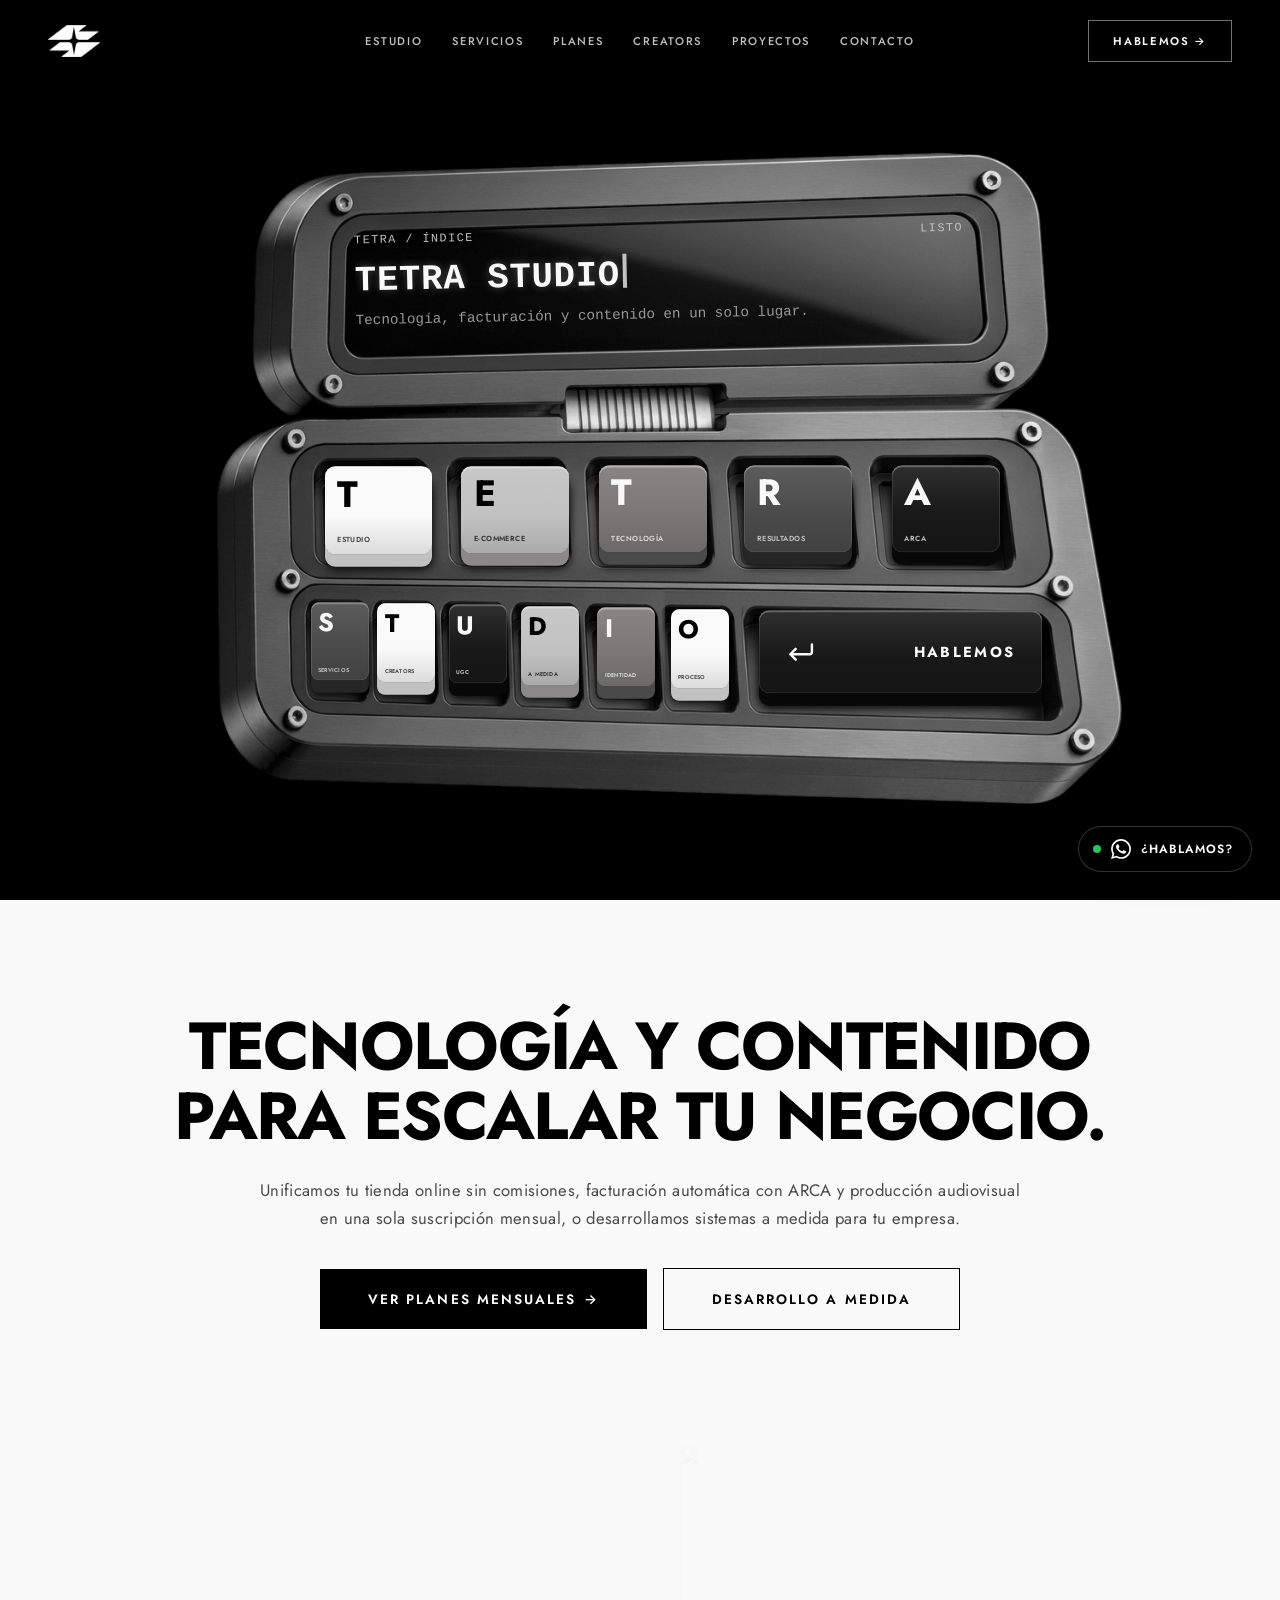
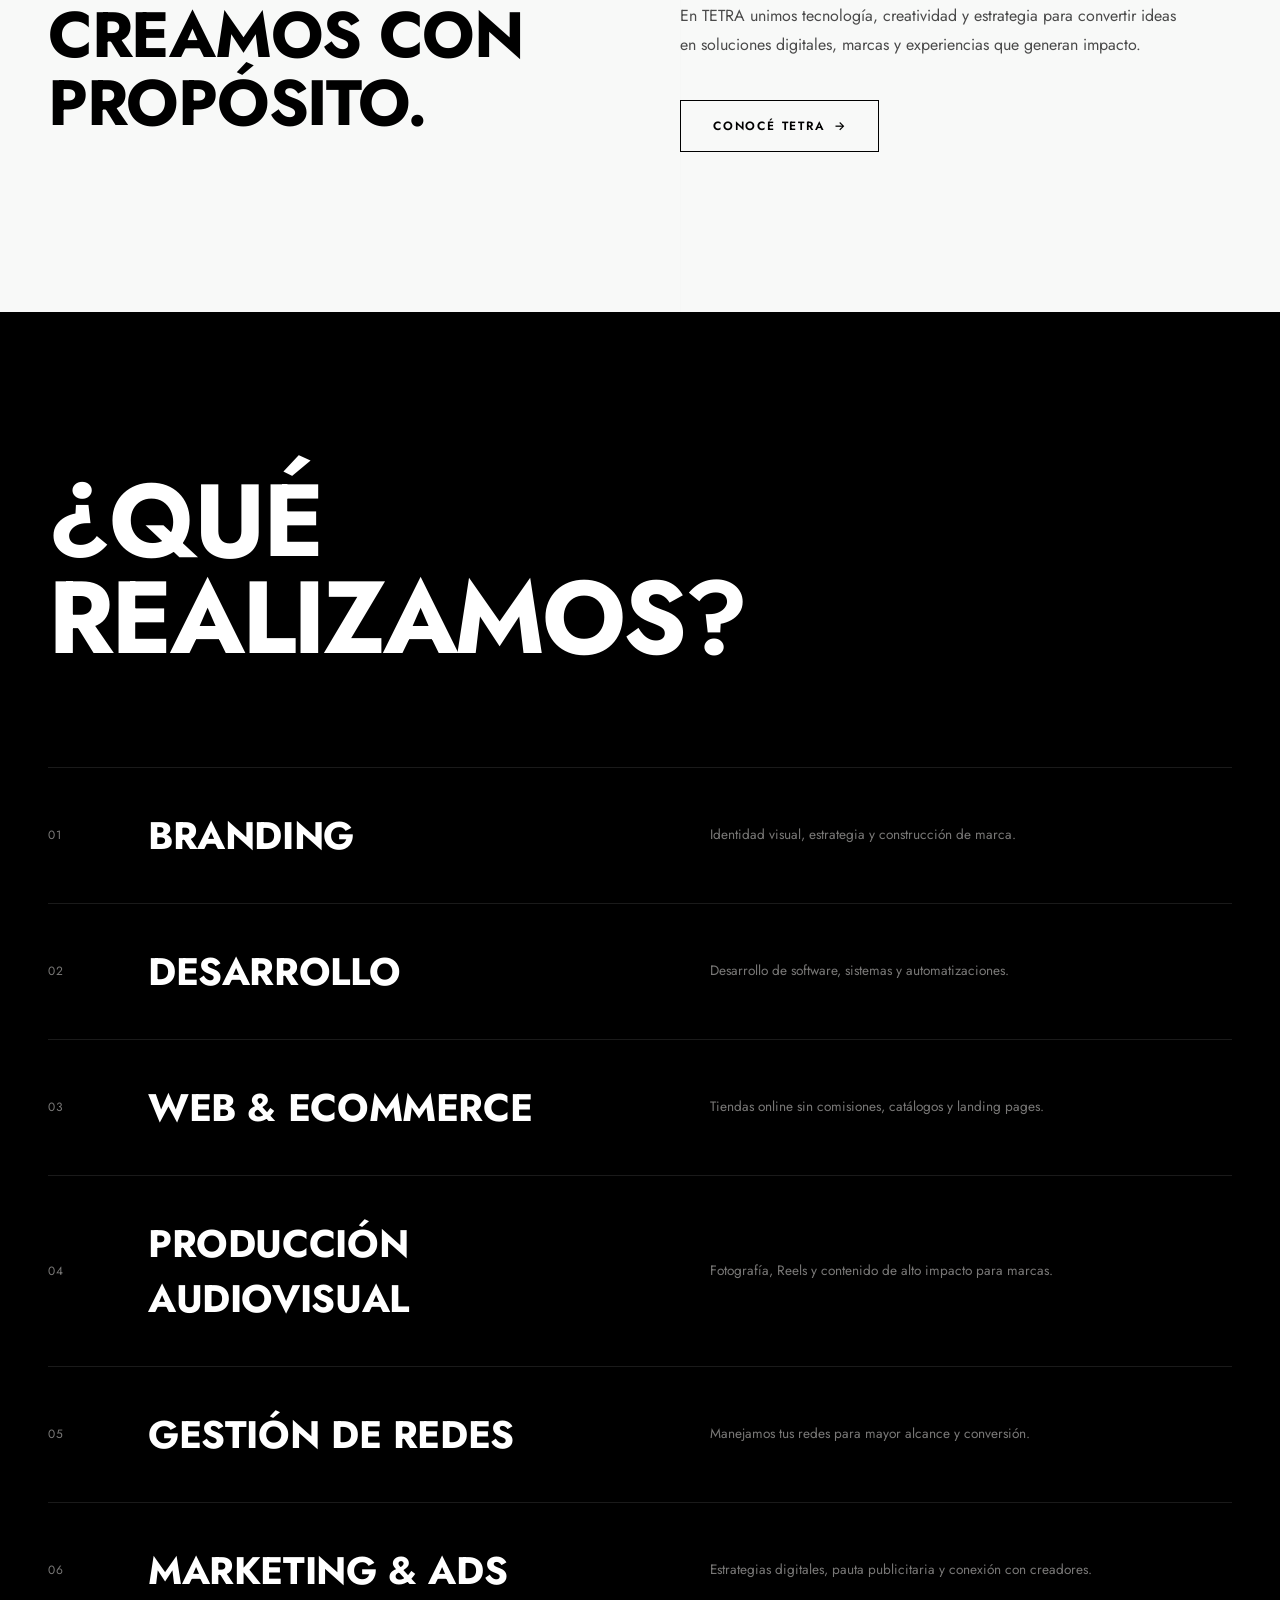
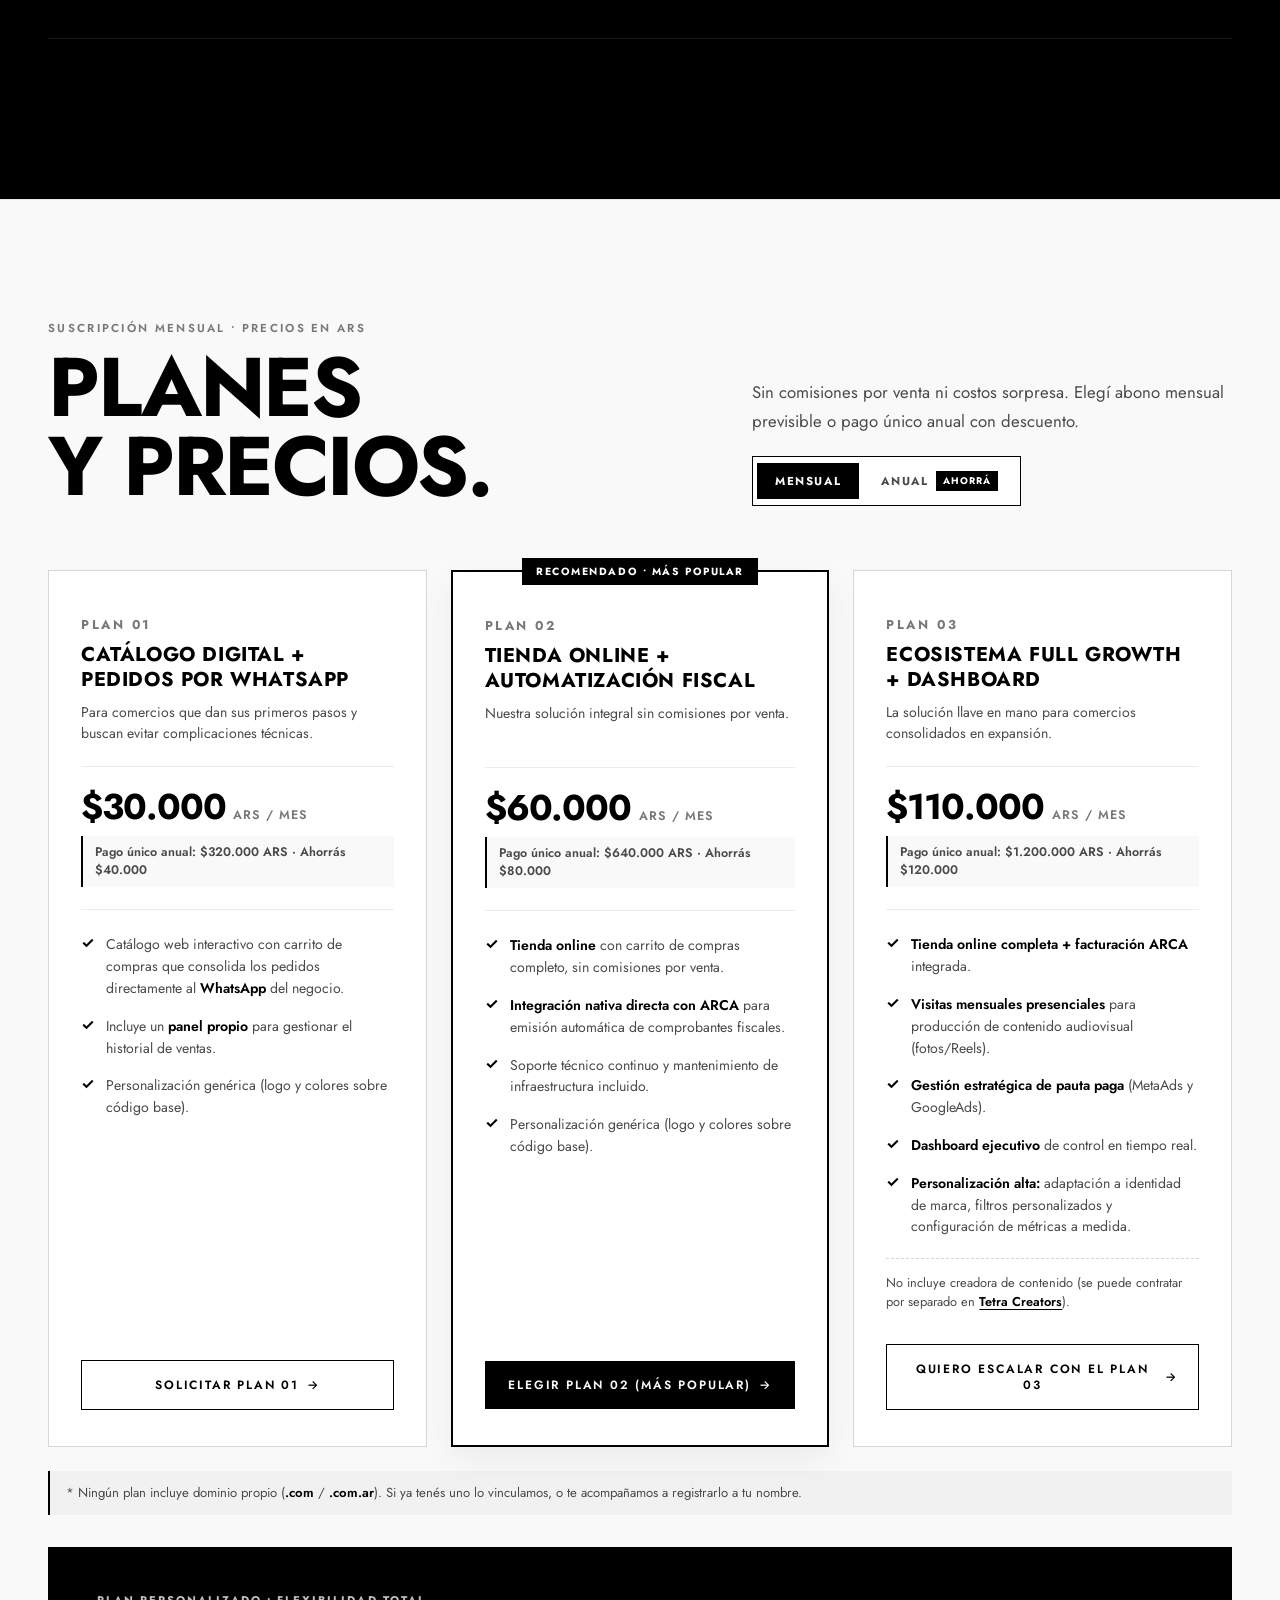
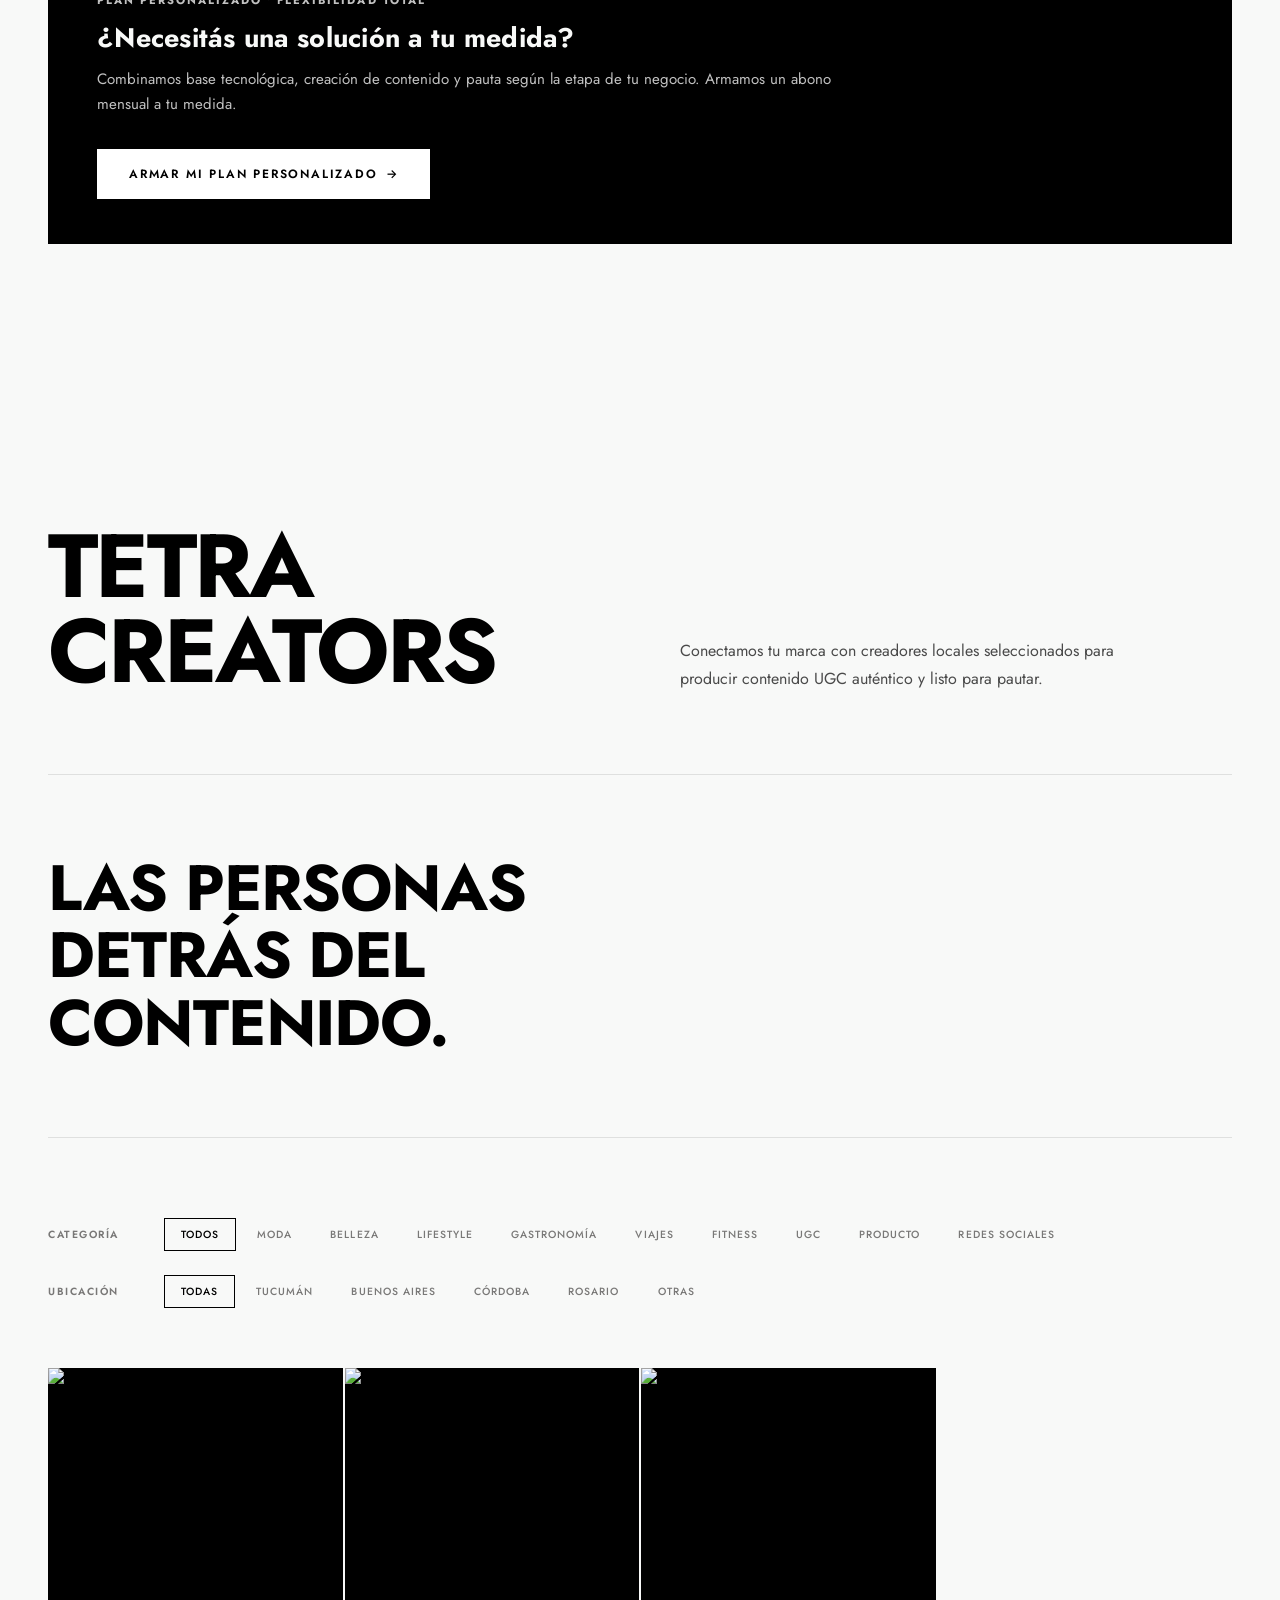
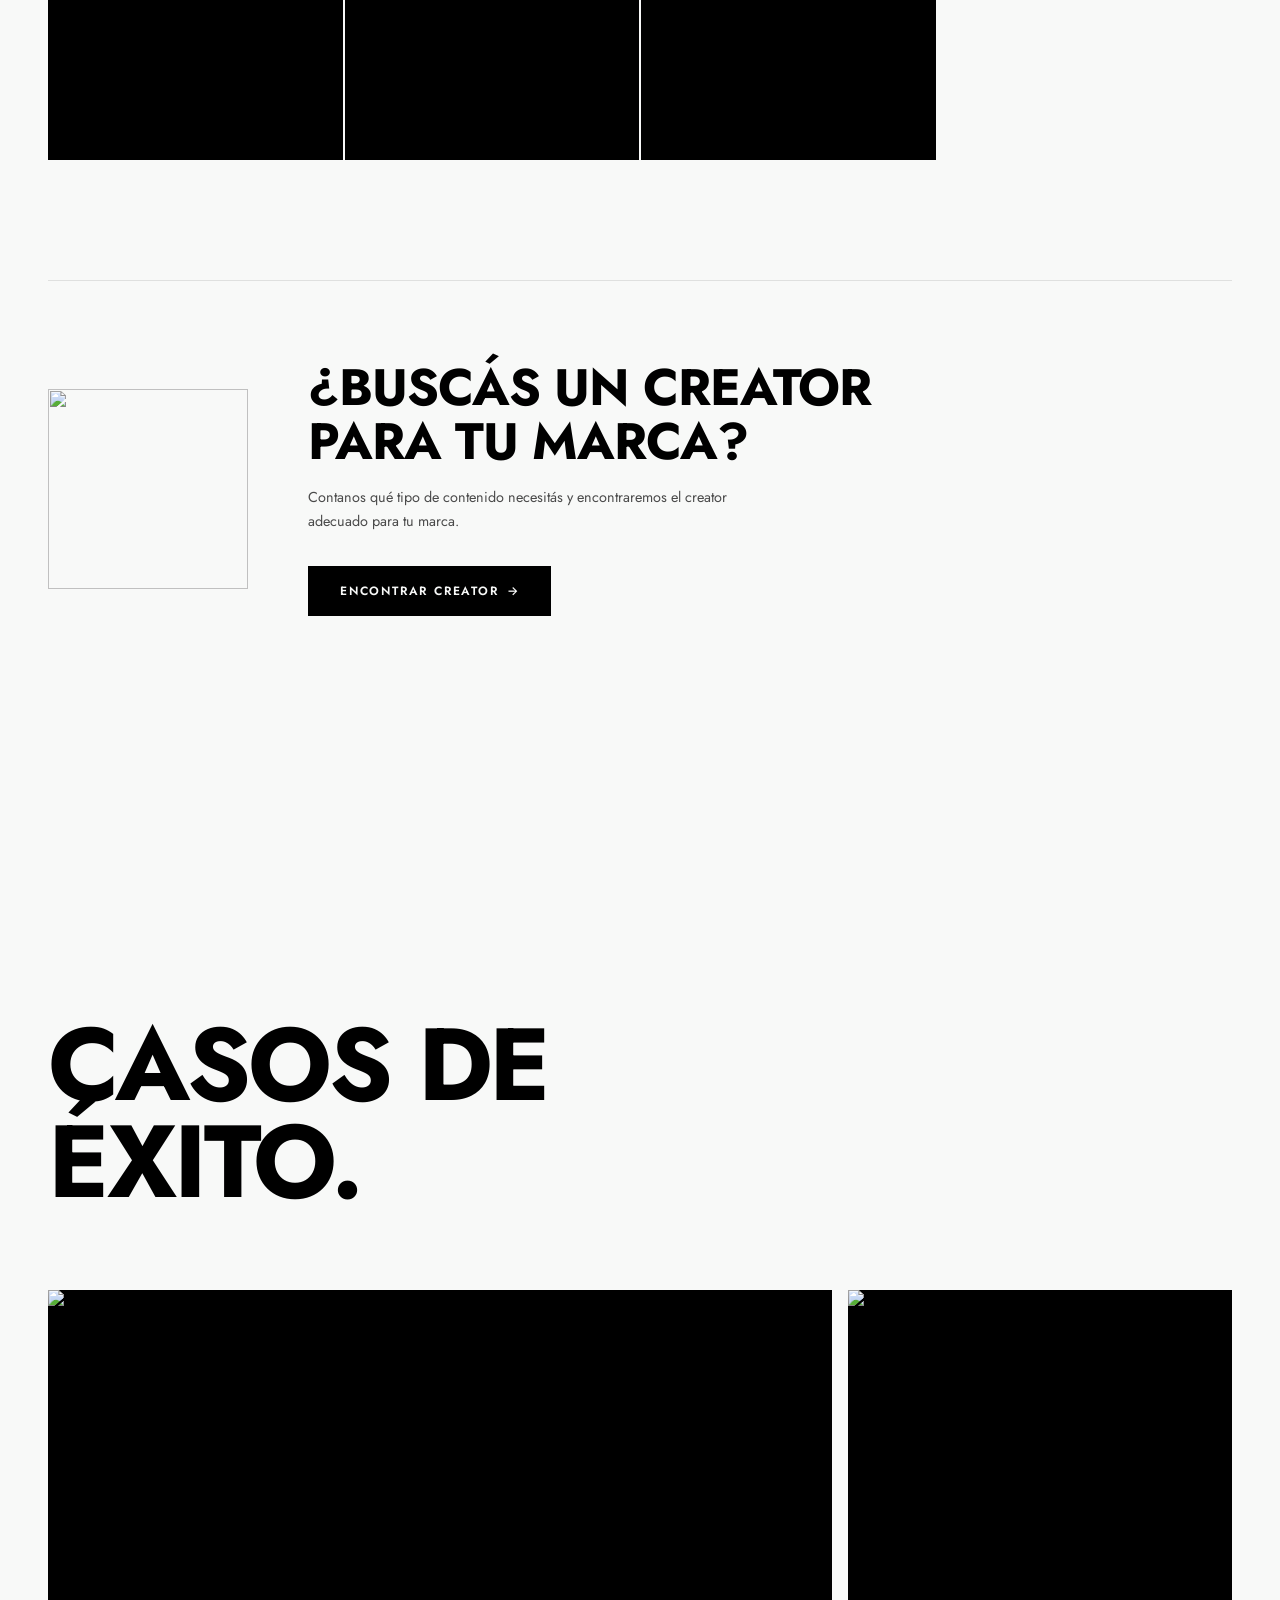
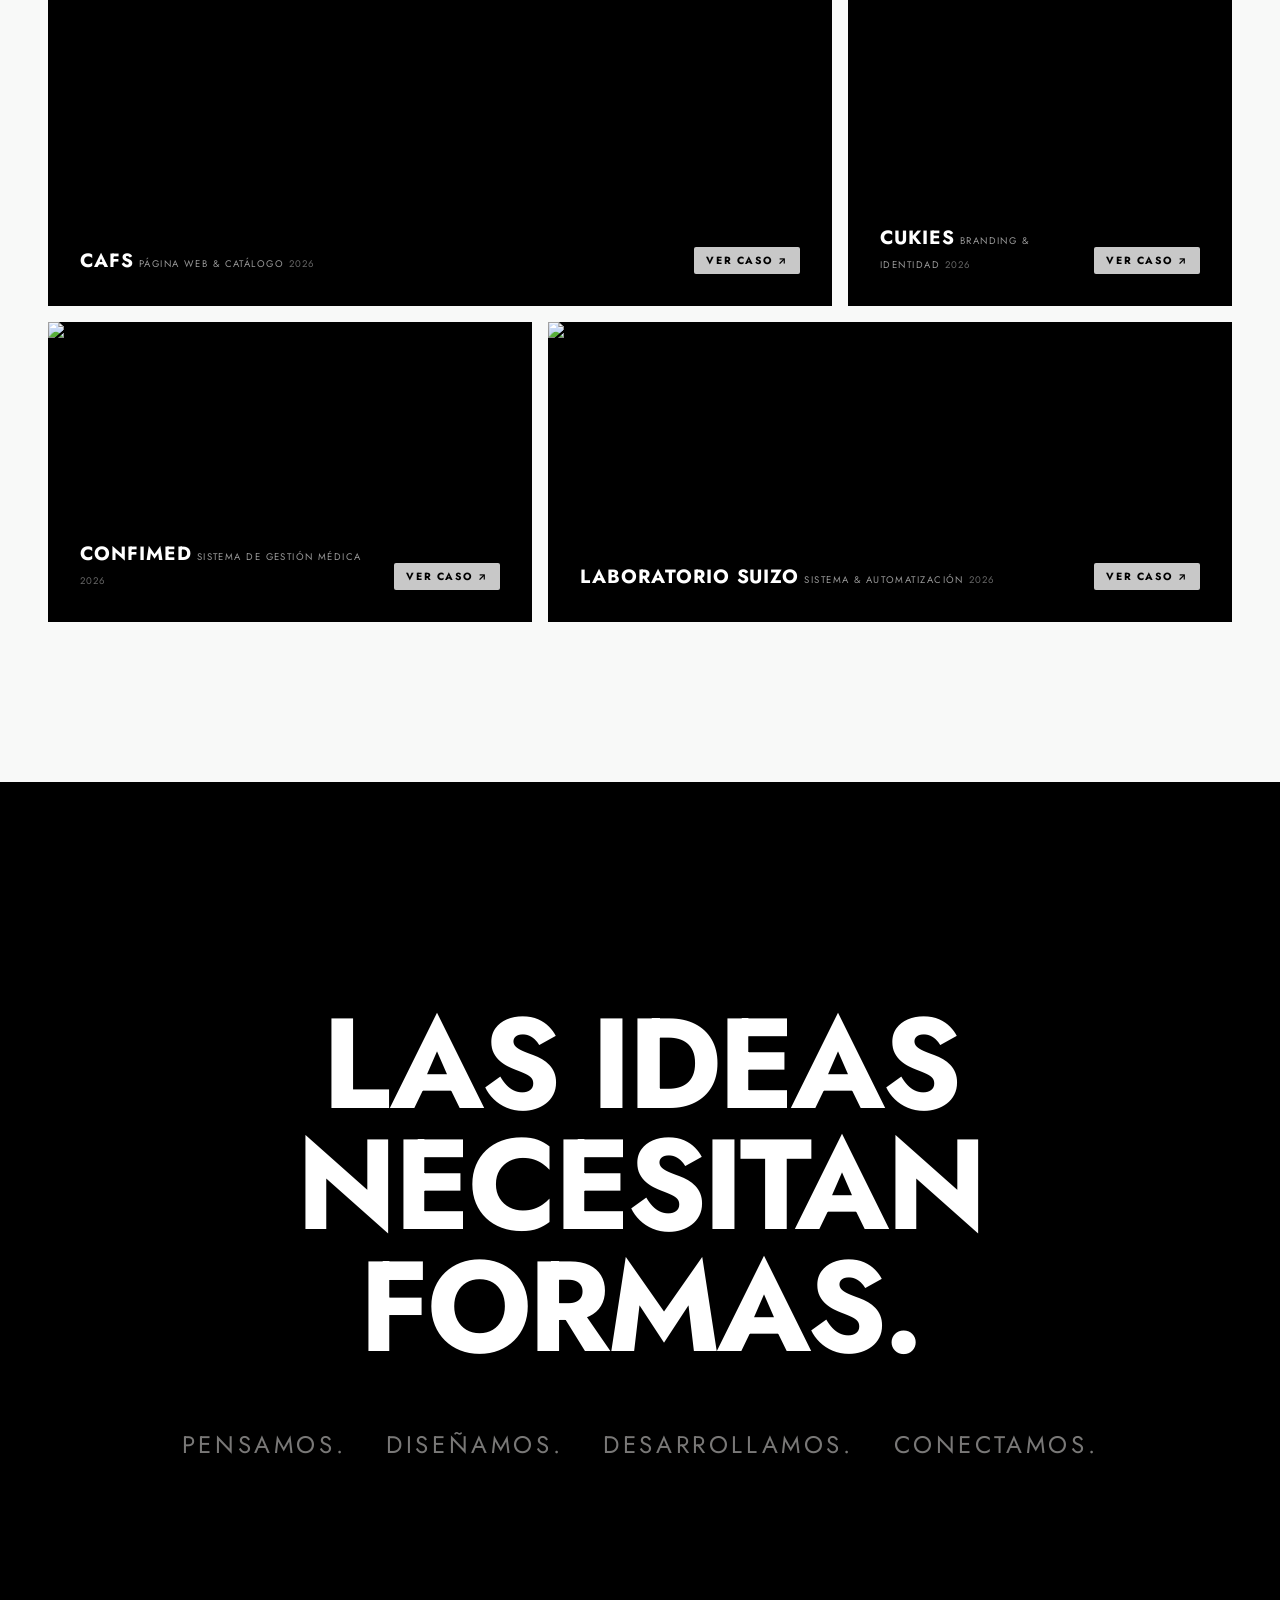
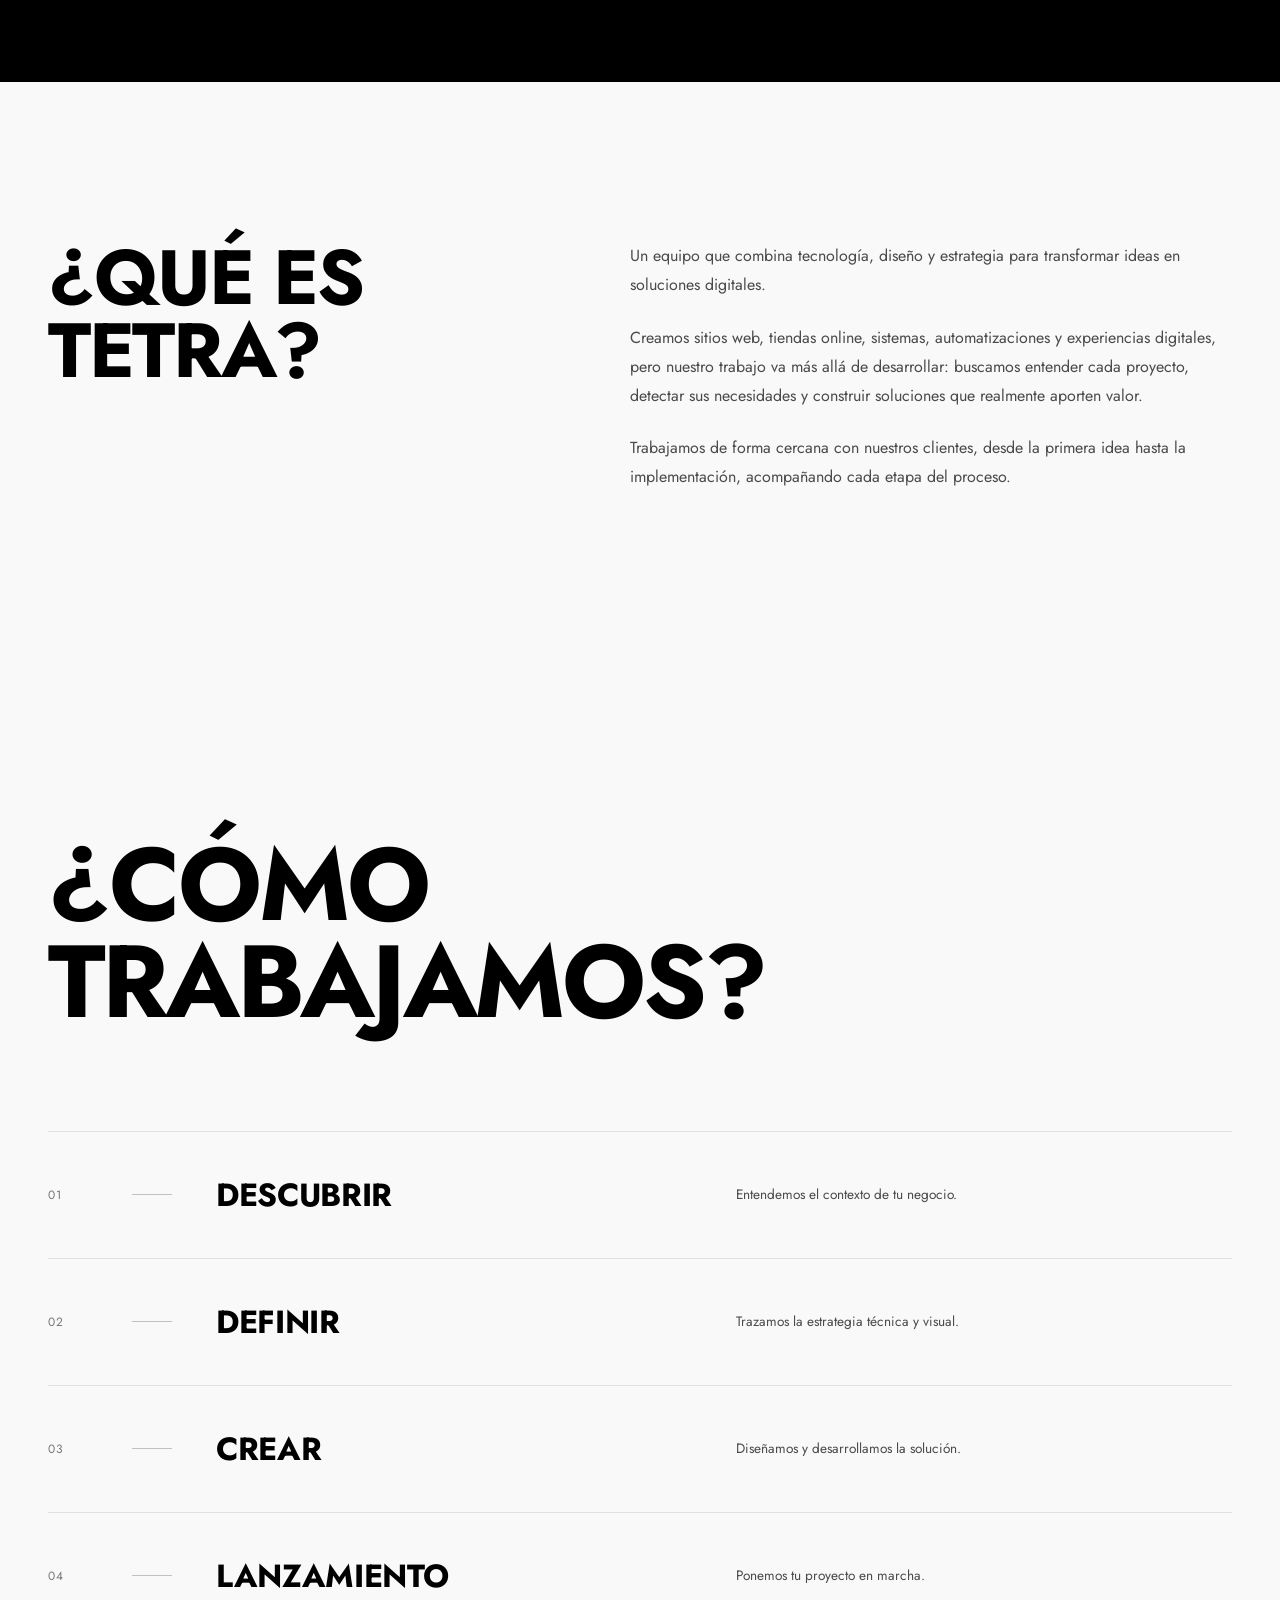
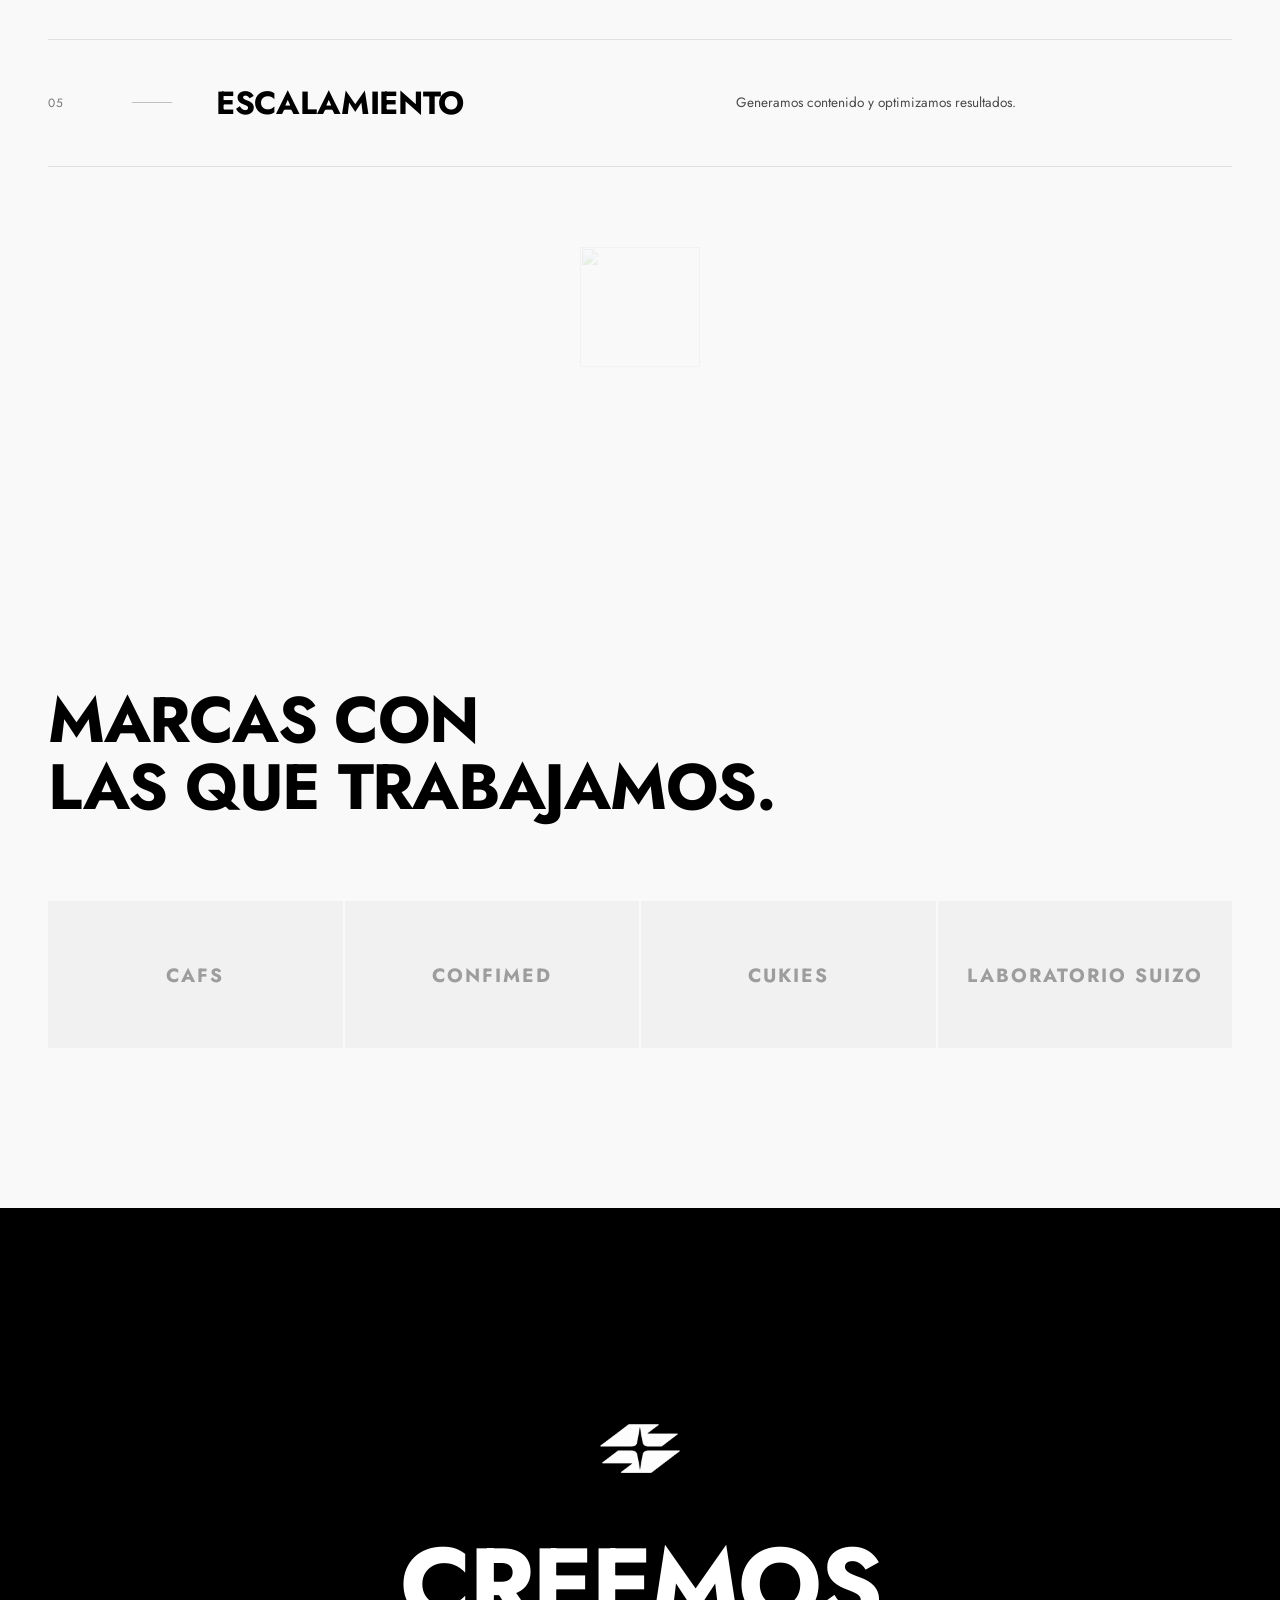
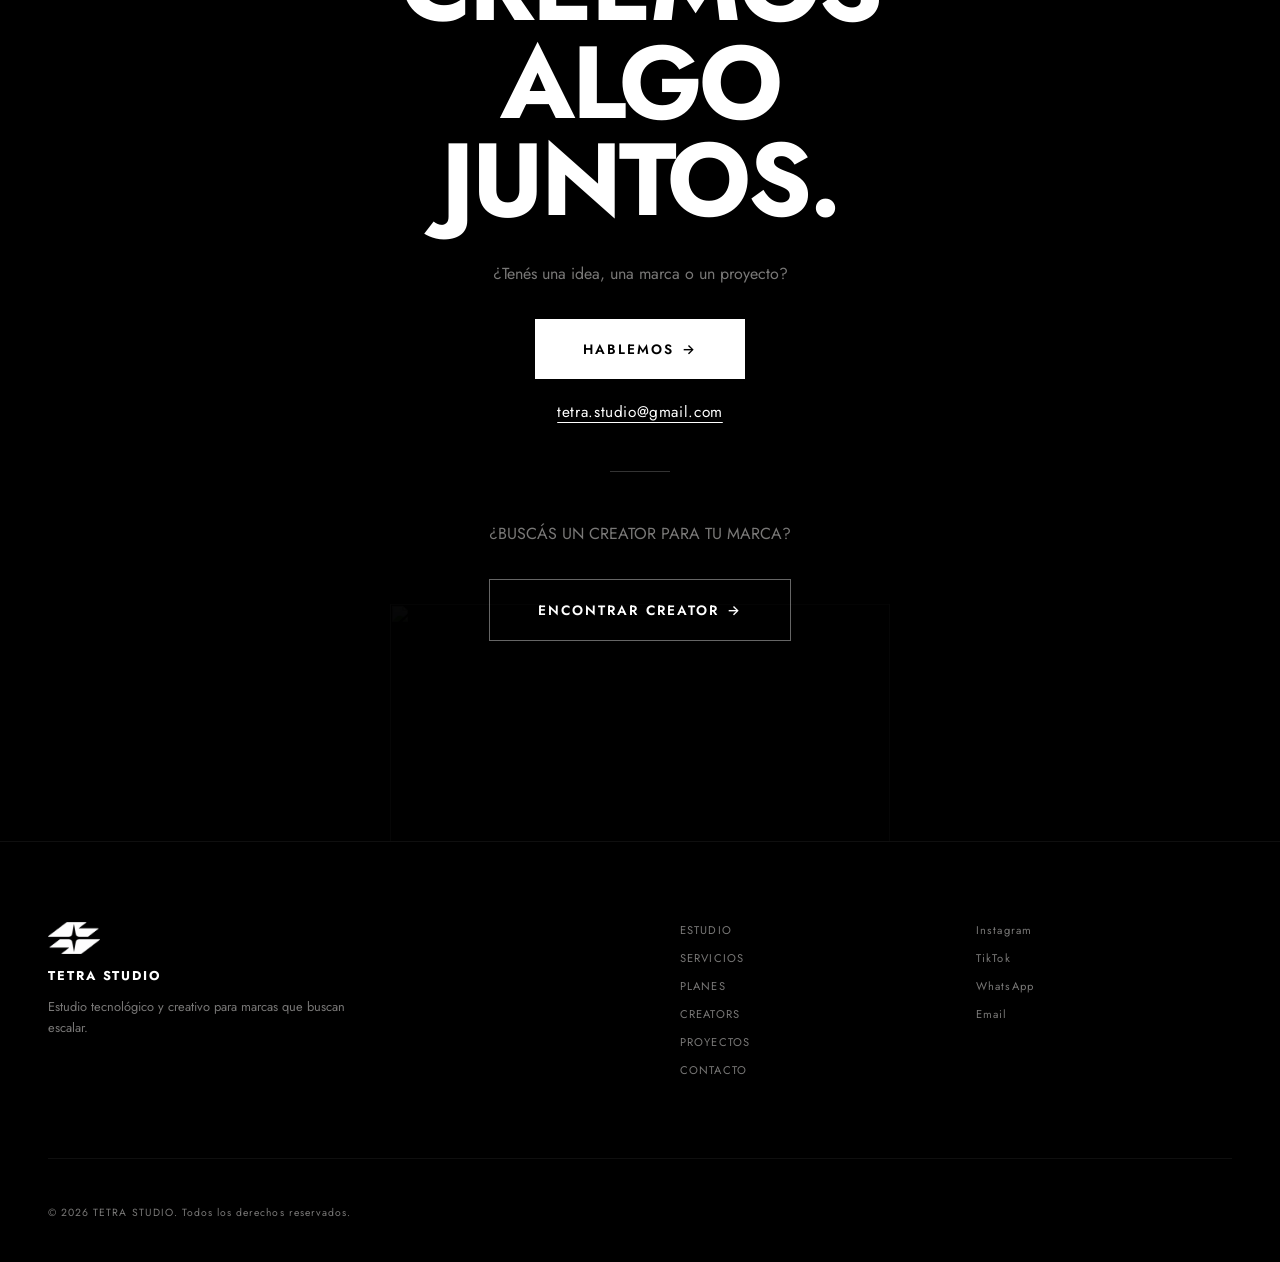
==== commit 14750ff8: "chore: actualizar email de contacto a tetra.studio@gmail.com" ====
--- a/index.html
+++ b/index.html
@@ -521,8 +521,8 @@
             <button class="modal__close" id="modalClose">&times;</button>
             <h3 class="modal__title">SOLICITAR CREATOR</h3>
             <p class="modal__contact">Complet&aacute; los datos y enviaremos tu solicitud a <a
-                    href="mailto:hola@tetrastudiotuc.com" class="contact-email-link">hola@tetrastudiotuc.com</a>.</p>
-            <form class="modal__form" id="creatorForm" data-recipient="hola@tetrastudiotuc.com">
+                    href="mailto:tetra.studio@gmail.com" class="contact-email-link">tetra.studio@gmail.com</a>.</p>
+            <form class="modal__form" id="creatorForm" data-recipient="tetra.studio@gmail.com">
                 <div class="form-honeypot" aria-hidden="true">
                     <label>Sitio web <input type="text" name="website" tabindex="-1" autocomplete="off"></label>
                 </div>
@@ -856,8 +856,8 @@
             <a href="https://wa.me/5493815456354" target="_blank" rel="noopener"
                 class="btn btn--white btn--large contact__btn-whatsapp" data-reveal data-delay="300">HABLEMOS
                 <span>&rarr;</span></a>
-            <a href="mailto:hola@tetrastudiotuc.com" class="contact__email contact-email-link" data-reveal
-                data-delay="325">hola@tetrastudiotuc.com</a>
+            <a href="mailto:tetra.studio@gmail.com" class="contact__email contact-email-link" data-reveal
+                data-delay="325">tetra.studio@gmail.com</a>
             <div class="contact__divider" data-reveal data-delay="350"></div>
             <p class="contact__text" data-reveal data-delay="400">&iquest;BUSC&Aacute;S UN CREATOR PARA TU MARCA?</p>
             <a href="#creators" class="btn btn--outline-white btn--large" data-reveal data-delay="450"
@@ -891,7 +891,7 @@
                             class="footer__link-tiktok">TikTok</a>
                         <a href="https://wa.me/5493815456354" target="_blank" rel="noopener"
                             class="footer__link-whatsapp">WhatsApp</a>
-                        <a href="mailto:hola@tetrastudiotuc.com" class="footer__link-email">Email</a>
+                        <a href="mailto:tetra.studio@gmail.com" class="footer__link-email">Email</a>
                     </div>
                 </div>
             </div>
